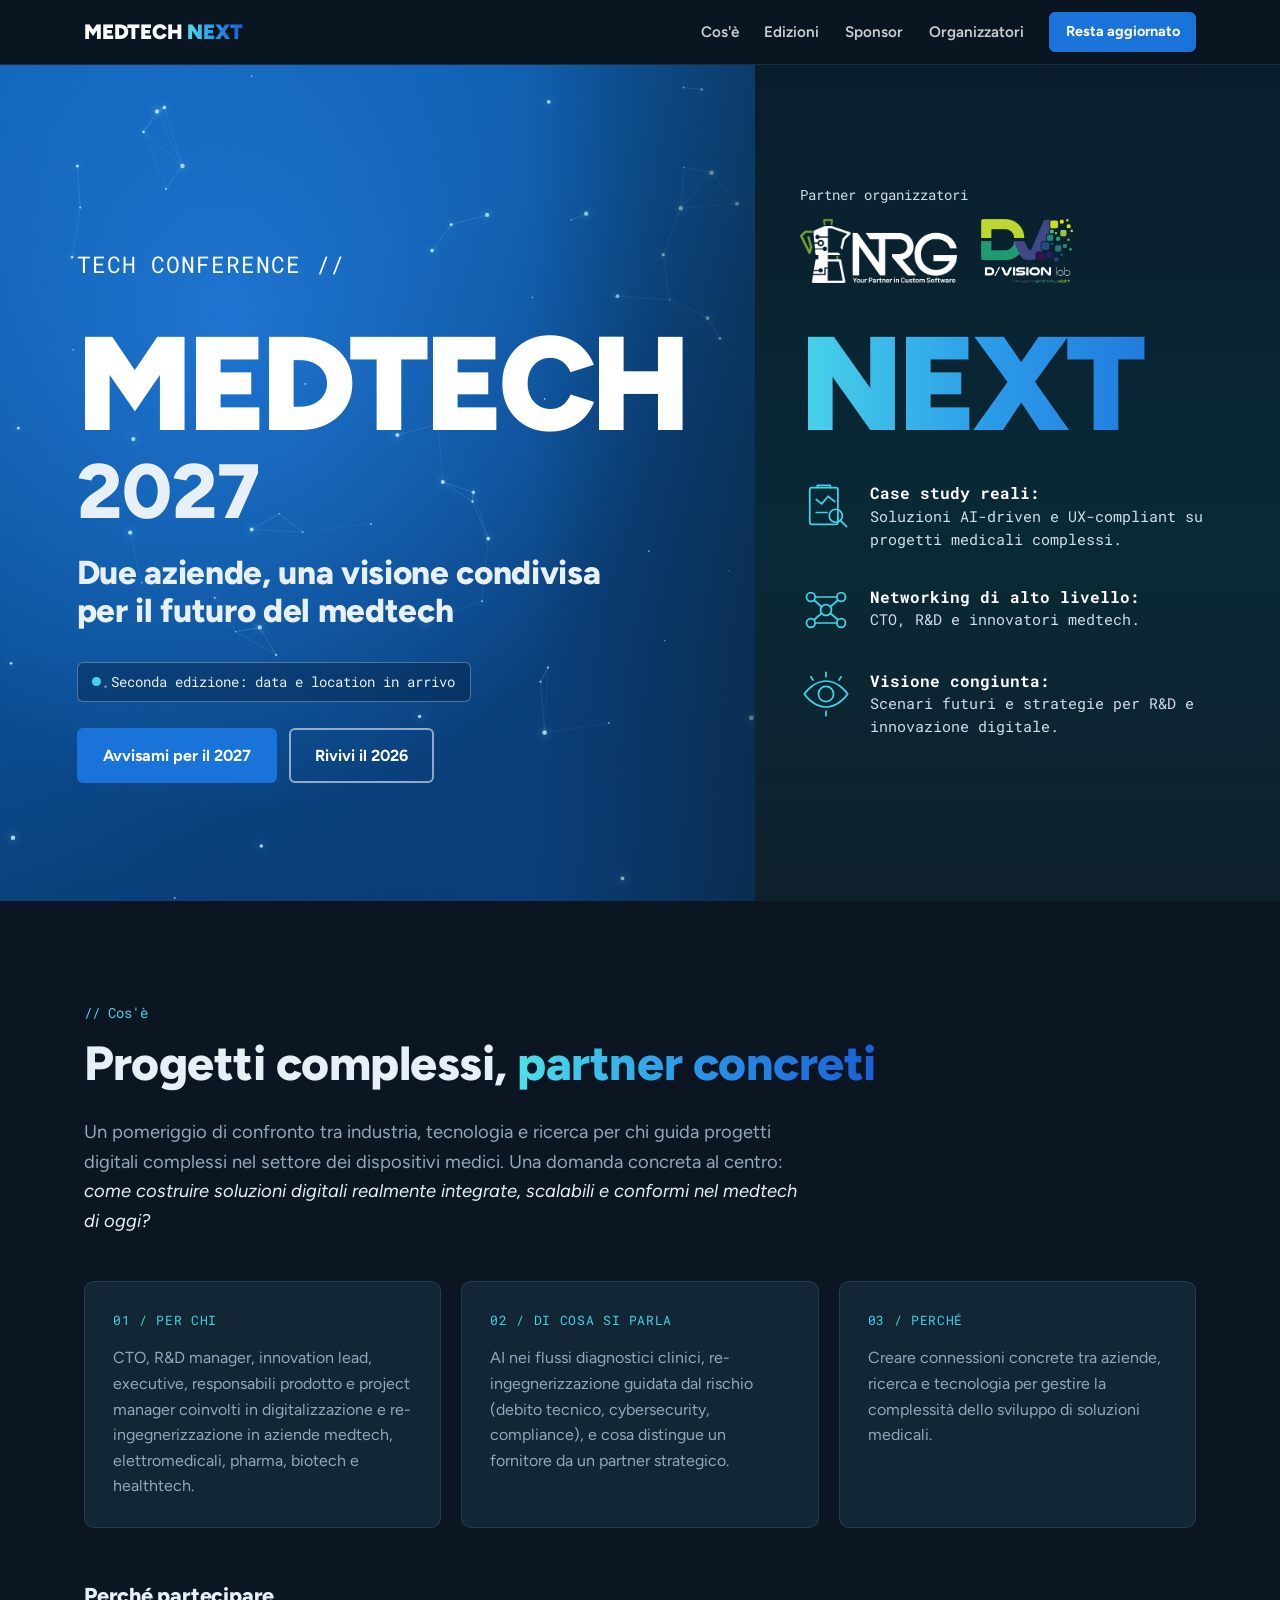
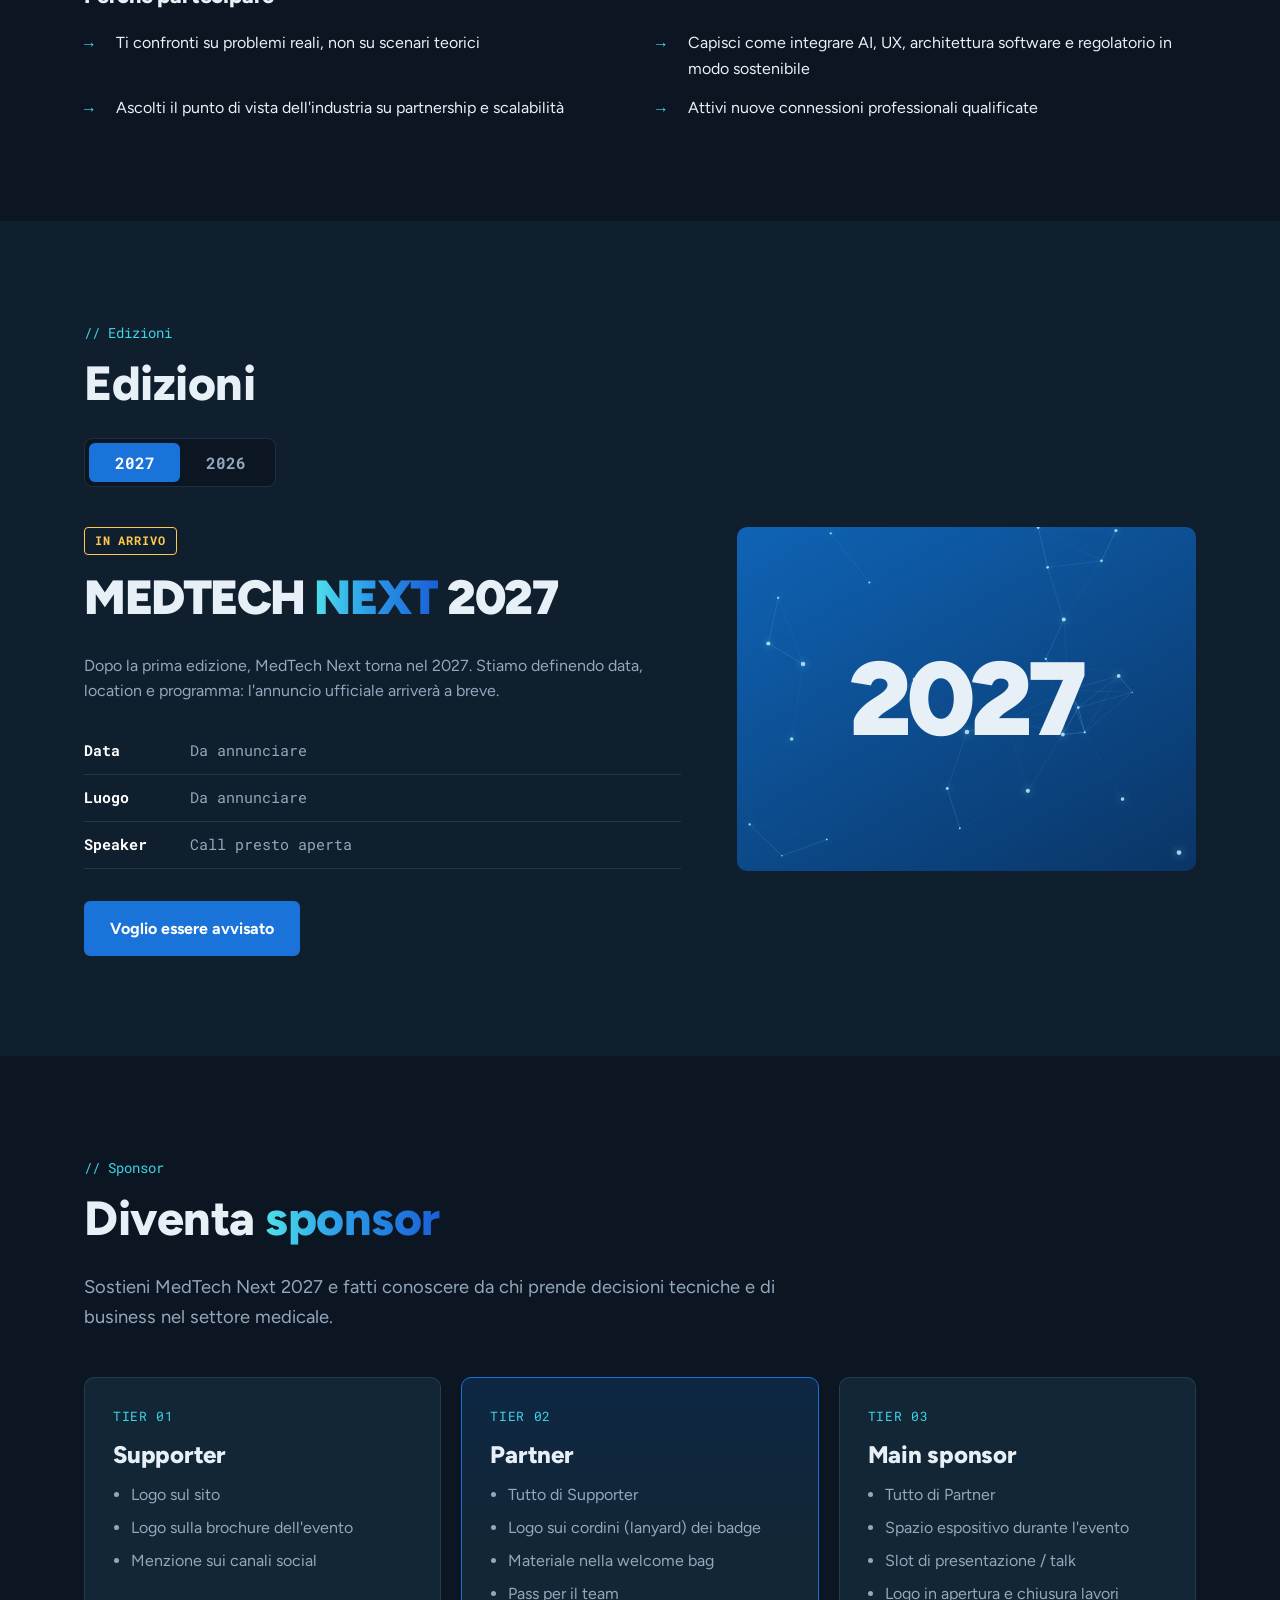
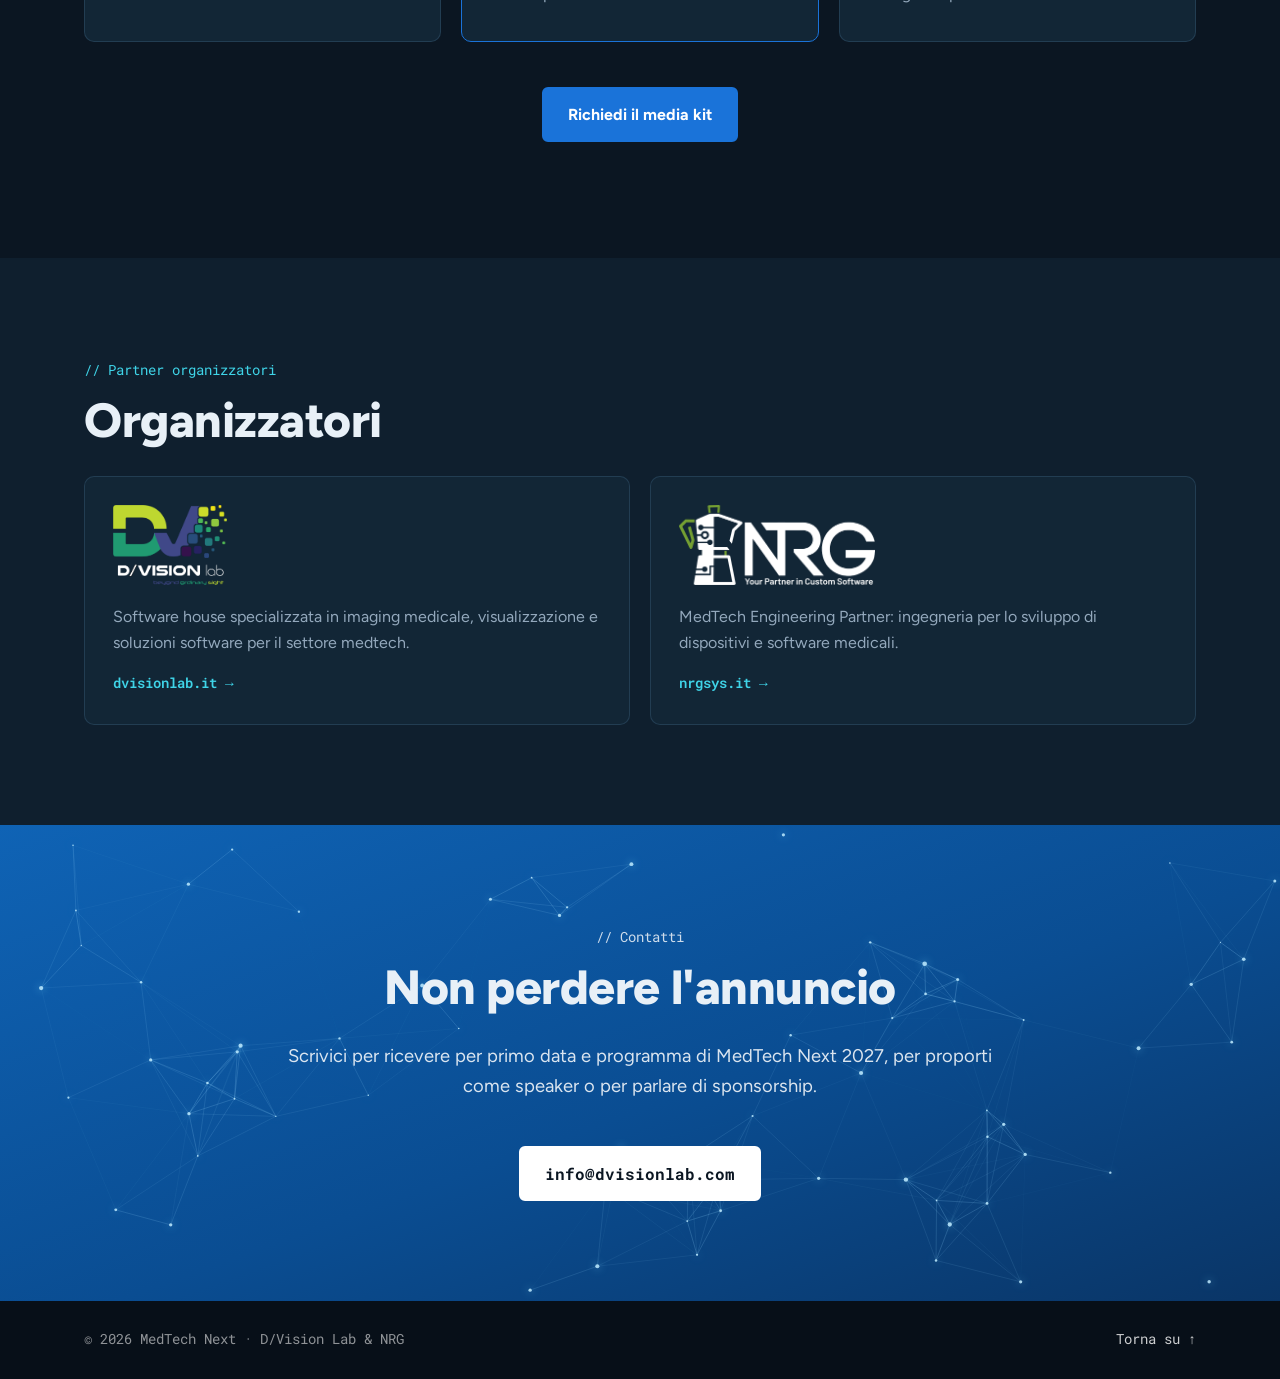
==== index.html @ 89ee8a6a "Make the gallery lightbox easier to leave - Browser/phone back button closes the lightbox instead of" ====
<!doctype html>
<html lang="it">
<head>
  <meta charset="utf-8">
  <meta name="viewport" content="width=device-width, initial-scale=1">
  <title>MedTech Next | Tech conference su AI e software nel medtech</title>
  <meta name="description" content="Tech conference di D/Vision Lab e NRG per CTO e R&amp;D del medtech: AI nei flussi diagnostici, software per dispositivi medici e partnership. Torna nel 2027.">
  <link rel="canonical" href="https://medtechnext-conf.dvisionlab.com/">
  <meta name="robots" content="index, follow, max-image-preview:large">
  <meta name="author" content="D/Vision Lab &amp; NRG">
  <meta name="theme-color" content="#0b1622">
  <link rel="icon" href="favicon.svg" type="image/svg+xml">
  <link rel="icon" href="favicon-32.png" type="image/png" sizes="32x32">
  <link rel="apple-touch-icon" href="apple-touch-icon.png">

  <meta property="og:type" content="website">
  <meta property="og:site_name" content="MedTech Next">
  <meta property="og:locale" content="it_IT">
  <meta property="og:url" content="https://medtechnext-conf.dvisionlab.com/">
  <meta property="og:title" content="MedTech Next 2027 — Tech conference per il futuro del medtech">
  <meta property="og:description" content="Due aziende, una visione condivisa per il futuro del medtech. La tech conference di D/Vision Lab e NRG torna nel 2027: annuncio in arrivo.">
  <meta property="og:image" content="https://medtechnext-conf.dvisionlab.com/assets/img/og-image.jpg">
  <meta property="og:image:width" content="1200">
  <meta property="og:image:height" content="630">
  <meta property="og:image:alt" content="MedTech Next 2027 — Tech conference di D/Vision Lab e NRG">
  <meta name="twitter:card" content="summary_large_image">
  <meta name="twitter:title" content="MedTech Next 2027 — Tech conference per il futuro del medtech">
  <meta name="twitter:description" content="La tech conference di D/Vision Lab e NRG su AI e software per dispositivi medici torna nel 2027.">
  <meta name="twitter:image" content="https://medtechnext-conf.dvisionlab.com/assets/img/og-image.jpg">

  <script type="application/ld+json">
{
  "@context": "https://schema.org",
  "@graph": [
    {
      "@type": "WebSite",
      "@id": "https://medtechnext-conf.dvisionlab.com/#website",
      "url": "https://medtechnext-conf.dvisionlab.com/",
      "name": "MedTech Next",
      "inLanguage": "it-IT",
      "publisher": [
        {
          "@id": "https://medtechnext-conf.dvisionlab.com/#dvisionlab"
        },
        {
          "@id": "https://medtechnext-conf.dvisionlab.com/#nrg"
        }
      ]
    },
    {
      "@type": "Organization",
      "@id": "https://medtechnext-conf.dvisionlab.com/#dvisionlab",
      "name": "D/Vision Lab",
      "url": "https://www.dvisionlab.it",
      "logo": "https://medtechnext-conf.dvisionlab.com/assets/img/loghi/dvisionlab.png"
    },
    {
      "@type": "Organization",
      "@id": "https://medtechnext-conf.dvisionlab.com/#nrg",
      "name": "NRG",
      "url": "https://www.nrgsys.it/",
      "logo": "https://medtechnext-conf.dvisionlab.com/assets/img/loghi/nrg.png"
    },
    {
      "@type": "EventSeries",
      "@id": "https://medtechnext-conf.dvisionlab.com/#series",
      "name": "MedTech Next",
      "url": "https://medtechnext-conf.dvisionlab.com/",
      "description": "Tech conference di D/Vision Lab e NRG per chi guida progetti digitali complessi nei dispositivi medici.",
      "organizer": [
        {
          "@id": "https://medtechnext-conf.dvisionlab.com/#dvisionlab"
        },
        {
          "@id": "https://medtechnext-conf.dvisionlab.com/#nrg"
        }
      ]
    },
    {
      "@type": "Event",
      "@id": "https://medtechnext-conf.dvisionlab.com/#edizione-2026",
      "name": "MedTech Next 2026",
      "description": "Progetti complessi, partner concreti: un pomeriggio di confronto tra industria, tecnologia e ricerca su AI nei flussi diagnostici, re-ingegnerizzazione guidata dal rischio e partnership nel medtech.",
      "url": "https://medtechnext-conf.dvisionlab.com/#edizione-2026",
      "startDate": "2026-06-11T15:00:00+02:00",
      "endDate": "2026-06-11T18:00:00+02:00",
      "eventStatus": "https://schema.org/EventScheduled",
      "eventAttendanceMode": "https://schema.org/OfflineEventAttendanceMode",
      "inLanguage": "it-IT",
      "image": [
        "https://medtechnext-conf.dvisionlab.com/assets/img/2026/gallery/gruppo.webp",
        "https://medtechnext-conf.dvisionlab.com/assets/img/2026/gallery/sala.webp",
        "https://medtechnext-conf.dvisionlab.com/assets/img/2026/locandina.jpg"
      ],
      "superEvent": {
        "@id": "https://medtechnext-conf.dvisionlab.com/#series"
      },
      "location": {
        "@type": "Place",
        "name": "PoliHub Bovisa — Innovation Park & Startup Accelerator",
        "address": {
          "@type": "PostalAddress",
          "streetAddress": "Via Giovanni Durando 39",
          "postalCode": "20158",
          "addressLocality": "Milano",
          "addressRegion": "MI",
          "addressCountry": "IT"
        }
      },
      "organizer": [
        {
          "@id": "https://medtechnext-conf.dvisionlab.com/#dvisionlab"
        },
        {
          "@id": "https://medtechnext-conf.dvisionlab.com/#nrg"
        }
      ],
      "sponsor": [
        {
          "@type": "Organization",
          "name": "Confindustria Dispositivi Medici"
        },
        {
          "@type": "Organization",
          "name": "Cluster lombardo scienze della vita"
        },
        {
          "@type": "Organization",
          "name": "PoliHub"
        }
      ],
      "performer": [
        {
          "@type": "Person",
          "name": "Gabriele Dubini",
          "jobTitle": "Professore",
          "worksFor": {
            "@type": "Organization",
            "name": "Politecnico di Milano"
          }
        },
        {
          "@type": "Person",
          "name": "Simone Manini",
          "jobTitle": "Presidente",
          "worksFor": {
            "@type": "Organization",
            "name": "D/Vision Lab"
          }
        },
        {
          "@type": "Person",
          "name": "Alessandro Rotilio",
          "jobTitle": "Medical Device Industry Executive"
        },
        {
          "@type": "Person",
          "name": "Valeria Glorioso",
          "jobTitle": "Direttrice Centro Studi",
          "worksFor": {
            "@type": "Organization",
            "name": "Confindustria Dispositivi Medici"
          }
        },
        {
          "@type": "Person",
          "name": "Pasquale Pedicini",
          "jobTitle": "Sales Manager",
          "worksFor": {
            "@type": "Organization",
            "name": "GMM Group"
          }
        },
        {
          "@type": "Person",
          "name": "Sofia Mosci",
          "jobTitle": "Senior Manager",
          "worksFor": {
            "@type": "Organization",
            "name": "Camelot Biomedical Systems"
          }
        },
        {
          "@type": "Person",
          "name": "Marco Ciambrone",
          "jobTitle": "CTO",
          "worksFor": {
            "@type": "Organization",
            "name": "NRG"
          }
        },
        {
          "@type": "Person",
          "name": "Felice Lopane",
          "jobTitle": "Managing Director",
          "worksFor": {
            "@type": "Organization",
            "name": "BION Cluster Lombardo Scienze della Vita"
          }
        }
      ],
      "offers": {
        "@type": "Offer",
        "price": "0",
        "priceCurrency": "EUR",
        "availability": "https://schema.org/SoldOut",
        "url": "https://www.eventbrite.it/e/biglietti-medtech-next-2026-1977923893610",
        "validFrom": "2026-05-01T00:00:00+02:00"
      },
      "isAccessibleForFree": true
    }
  ]
}
  </script>

  <link rel="preconnect" href="https://fonts.googleapis.com">
  <link rel="preconnect" href="https://fonts.gstatic.com" crossorigin>
  <link rel="preload" as="style" href="https://fonts.googleapis.com/css2?family=Figtree:wght@400;600;700;800;900&family=Roboto+Mono:wght@400;500;700&display=swap">
  <link rel="stylesheet" href="https://fonts.googleapis.com/css2?family=Figtree:wght@400;600;700;800;900&family=Roboto+Mono:wght@400;500;700&display=swap" media="print" onload="this.media='all'">
  <noscript><link rel="stylesheet" href="https://fonts.googleapis.com/css2?family=Figtree:wght@400;600;700;800;900&family=Roboto+Mono:wght@400;500;700&display=swap"></noscript>
  <link rel="stylesheet" href="assets/css/style.css?v=20261105">
</head>
<body>

  <!-- ===================== HEADER ===================== -->
  <header class="site-header">
    <div class="container header-inner">
      <a href="#top" class="brand">MEDTECH <span>NEXT</span></a>
      <button class="nav-toggle" aria-expanded="false" aria-controls="nav" aria-label="Apri menu">
        <span></span><span></span><span></span>
      </button>
      <nav id="nav" class="nav">
        <a href="#about">Cos'è</a>
        <a href="#edizioni">Edizioni</a>
        <a href="#sponsor">Sponsor</a>
        <a href="#organizzatori">Organizzatori</a>
        <a href="#contatti" class="btn btn-small">Resta aggiornato</a>
      </nav>
    </div>
  </header>

  <main id="top">

    <!-- ===================== HERO (stile locandina: pannello blu + pannello scuro) ===================== -->
    <section class="hero">
      <div class="hero-bg" aria-hidden="true"><canvas class="network"></canvas></div>

      <p class="mono eyebrow hero-l">TECH CONFERENCE //</p>
      <div class="hero-r side-block">
        <p class="mono side-label">Partner organizzatori</p>
        <div class="side-logos">
          <img src="assets/img/loghi/nrg.png" alt="NRG — Your Partner in Custom Software" width="800" height="326">
          <img src="assets/img/loghi/dvisionlab.png" alt="D/Vision Lab" width="556" height="389">
        </div>
      </div>

      <h1 class="wordmark"><span class="hero-l">MEDTECH</span> <span class="hero-r grad">NEXT</span></h1>

      <div class="hero-l hero-content">
        <p class="year">2027</p>
        <p class="claim">Due aziende, una visione condivisa per il futuro del medtech</p>
        <div class="announce mono">
          <span class="pulse" aria-hidden="true"></span>
          Seconda edizione: data e location in arrivo
        </div>
        <div class="hero-cta">
          <a href="#contatti" class="btn">Avvisami per il 2027</a>
          <a href="#edizione-2026" class="btn btn-ghost" data-tab-link="2026">Rivivi il 2026</a>
        </div>
      </div>

      <ul class="hero-r features">
        <li>
          <svg viewBox="0 0 48 48" aria-hidden="true"><rect x="9" y="7" width="26" height="34" rx="2"/><path d="M16 7v-2h12v2M15 18l5 4 6-7 6 5M15 30h10"/><circle cx="33" cy="33" r="6"/><path d="M37.5 37.5 43 43"/></svg>
          <div><strong class="mono">Case study reali:</strong><span class="mono">Soluzioni AI-driven e UX-compliant su progetti medicali complessi.</span></div>
        </li>
        <li>
          <svg viewBox="0 0 48 48" aria-hidden="true"><circle cx="24" cy="24" r="5"/><circle cx="10" cy="12" r="4"/><circle cx="38" cy="12" r="4"/><circle cx="10" cy="36" r="4"/><circle cx="38" cy="36" r="4"/><path d="M13 15l7 6M35 15l-7 6M13 33l7-6M35 33l-7-6M14 12h20M14 36h20"/></svg>
          <div><strong class="mono">Networking di alto livello:</strong><span class="mono">CTO, R&amp;D e innovatori medtech.</span></div>
        </li>
        <li>
          <svg viewBox="0 0 48 48" aria-hidden="true"><path d="M4 24s8-12 20-12 20 12 20 12-8 12-20 12S4 24 4 24z"/><circle cx="24" cy="24" r="7"/><path d="M24 4v4M10 8l2 3M38 8l-2 3M24 40v4"/></svg>
          <div><strong class="mono">Visione congiunta:</strong><span class="mono">Scenari futuri e strategie per R&amp;D e innovazione digitale.</span></div>
        </li>
      </ul>
    </section>

    <!-- ===================== ABOUT ===================== -->
    <section id="about" class="section">
      <div class="container">
        <p class="mono kicker">// Cos'è</p>
        <h2>Progetti complessi, <span class="grad">partner concreti</span></h2>
        <p class="section-lead">
          Un pomeriggio di confronto tra industria, tecnologia e ricerca per chi guida progetti
          digitali complessi nel settore dei dispositivi medici. Una domanda concreta al centro:
          <em>come costruire soluzioni digitali realmente integrate, scalabili e conformi nel medtech di oggi?</em>
        </p>
        <div class="cards cards-3">
          <article class="card">
            <p class="mono card-tag">01 / Per chi</p>
            <p>CTO, R&amp;D manager, innovation lead, executive, responsabili prodotto e project manager coinvolti in digitalizzazione e re-ingegnerizzazione in aziende medtech, elettromedicali, pharma, biotech e healthtech.</p>
          </article>
          <article class="card">
            <p class="mono card-tag">02 / Di cosa si parla</p>
            <p>AI nei flussi diagnostici clinici, re-ingegnerizzazione guidata dal rischio (debito tecnico, cybersecurity, compliance), e cosa distingue un fornitore da un partner strategico.</p>
          </article>
          <article class="card">
            <p class="mono card-tag">03 / Perché</p>
            <p>Creare connessioni concrete tra aziende, ricerca e tecnologia per gestire la complessità dello sviluppo di soluzioni medicali.</p>
          </article>
        </div>
        <h3 class="subhead">Perché partecipare</h3>
        <ul class="checklist">
          <li>Ti confronti su problemi reali, non su scenari teorici</li>
          <li>Capisci come integrare AI, UX, architettura software e regolatorio in modo sostenibile</li>
          <li>Ascolti il punto di vista dell'industria su partnership e scalabilità</li>
          <li>Attivi nuove connessioni professionali qualificate</li>
        </ul>
      </div>
    </section>

    <!-- ===================== EDIZIONI (tab) ===================== -->
    <section id="edizioni" class="section section-alt">
      <div class="container">
        <p class="mono kicker">// Edizioni</p>
        <h2>Edizioni</h2>

        <div class="tabs" role="tablist" aria-label="Edizioni MedTech Next">
          <button role="tab" id="tab-2027" aria-controls="panel-2027" aria-selected="true">2027</button>
          <button role="tab" id="tab-2026" aria-controls="panel-2026" aria-selected="false" tabindex="-1">2026</button>
        </div>

        <!-- 2027 -->
        <div role="tabpanel" id="panel-2027" aria-labelledby="tab-2027" class="tab-panel">
          <div class="edition-grid">
            <div>
              <span class="badge badge-soon mono">In arrivo</span>
              <h3 class="edition-title">MEDTECH <span class="grad">NEXT</span> 2027</h3>
              <p>
                Dopo la prima edizione, MedTech Next torna nel 2027. Stiamo definendo data,
                location e programma: l'annuncio ufficiale arriverà a breve.
              </p>
              <ul class="facts mono">
                <li><strong>Data</strong><span>Da annunciare</span></li>
                <li><strong>Luogo</strong><span>Da annunciare</span></li>
                <li><strong>Speaker</strong><span>Call presto aperta</span></li>
              </ul>
              <a href="#contatti" class="btn">Voglio essere avvisato</a>
            </div>
            <div class="teaser" aria-hidden="true">
              <canvas class="network network-small"></canvas>
              <span>2027</span>
            </div>
          </div>
        </div>

        <!-- 2026 -->
        <div role="tabpanel" id="panel-2026" aria-labelledby="tab-2026" class="tab-panel" hidden>
          <div class="edition-grid">
            <div>
              <span class="badge mono">Prima edizione</span>
              <h3 class="edition-title">MEDTECH <span class="grad">NEXT</span> 2026</h3>
              <p class="tagline mono">Progetti complessi, partner concreti</p>
              <p>
                L'11 giugno 2026 il PoliHub di Milano ha ospitato la prima edizione di MedTech Next:
                un pomeriggio dedicato a chi guida progetti digitali complessi nei dispositivi medici,
                dall'AI integrata nei flussi diagnostici alla re-ingegnerizzazione dei dispositivi
                guidata dal rischio, con le voci di Politecnico di Milano, Confindustria Dispositivi
                Medici, BION Cluster Lombardo Scienze della Vita e aziende del settore.
              </p>
              <ul class="facts mono">
                <li><strong>Data</strong><span>Giov 11/06/2026 · 15:00–18:00</span></li>
                <li><strong>Luogo</strong><span>PoliHub Bovisa, Via Durando 39, 20158 Milano</span></li>
              </ul>
              <div class="stats">
                <div class="stat"><span class="stat-num">61</span><span class="stat-label mono">partecipanti</span></div>
                <div class="stat"><span class="stat-num">8</span><span class="stat-label mono">speaker</span></div>
                <div class="stat"><span class="stat-num">3</span><span class="stat-label mono">patrocini</span></div>
              </div>
            </div>
            <a class="poster" href="assets/img/2026/locandina.jpg" target="_blank" rel="noopener">
              <img src="assets/img/2026/locandina-800.webp" alt="Locandina MedTech Next 2026: giovedì 11 giugno, PoliHub Bovisa, Milano, 15:00–18:00" width="800" height="1128" loading="lazy">
            </a>
          </div>

          <h4 class="subhead">Speaker</h4>
          <!-- Foto speaker: assets/img/speakers/<nome-cognome>.jpg (quadrata, ~400px). Se manca restano le iniziali. -->
          <div class="speakers">
            <div class="speaker"><div class="avatar">GD<img src="assets/img/speakers/gabriele-dubini.jpg" alt="Gabriele Dubini" loading="lazy" onerror="this.remove()"></div><strong>Gabriele Dubini</strong><span>Professore, Politecnico di Milano</span></div>
            <div class="speaker"><div class="avatar">SM<img src="assets/img/speakers/simone-manini.jpg" alt="Simone Manini" loading="lazy" onerror="this.remove()"></div><strong>Simone Manini</strong><span>Presidente, D/Vision Lab</span></div>
            <div class="speaker"><div class="avatar">AR<img src="assets/img/speakers/alessandro-rotilio.jpg" alt="Alessandro Rotilio" loading="lazy" onerror="this.remove()"></div><strong>Alessandro Rotilio</strong><span>Medical Device Industry Executive</span></div>
            <div class="speaker"><div class="avatar">VG<img src="assets/img/speakers/valeria-glorioso.jpg" alt="Valeria Glorioso" loading="lazy" onerror="this.remove()"></div><strong>Valeria Glorioso</strong><span>Direttrice Centro Studi, Confindustria Dispositivi Medici</span></div>
            <div class="speaker"><div class="avatar">PP<img src="assets/img/speakers/pasquale-pedicini.jpg" alt="Pasquale Pedicini" loading="lazy" onerror="this.remove()"></div><strong>Pasquale Pedicini</strong><span>Sales Manager, GMM Group</span></div>
            <div class="speaker"><div class="avatar">SM<img src="assets/img/speakers/sofia-mosci.jpg" alt="Sofia Mosci" loading="lazy" onerror="this.remove()"></div><strong>Sofia Mosci</strong><span>Senior Manager, Camelot Biomedical Systems</span></div>
            <div class="speaker"><div class="avatar">MC<img src="assets/img/speakers/marco-ciambrone.jpg" alt="Marco Ciambrone" loading="lazy" onerror="this.remove()"></div><strong>Marco Ciambrone</strong><span>CTO, NRG</span></div>
            <div class="speaker"><div class="avatar">FL<img src="assets/img/speakers/felice-lopane.jpg" alt="Felice Lopane" loading="lazy" onerror="this.remove()"></div><strong>Felice Lopane</strong><span>Managing Director, BION Cluster Lombardo Scienze della Vita</span></div>
          </div>

          <h4 class="subhead">Programma</h4>
          <ol class="agenda">
            <li><time class="mono">15:00</time><span><strong>Dalla visione alla collaborazione: il contesto strategico di MedTech Next 2026</strong><small class="mono">Gabriele Dubini — Politecnico di Milano</small></span></li>
            <li><time class="mono">15:20</time><span><strong>Dalla macchina all'AI: costruire (davvero) un flusso diagnostico integrato</strong><small class="mono">Simone Manini — D/Vision Lab</small><p class="abstract">Un progetto nato dalla collaborazione tra tre aziende con competenze trasversali: imaging, intelligenza artificiale e dispositivi medicali. L'obiettivo: portare la diagnostica AI nel flusso clinico reale, superando silos tecnologici, sfide di integrazione e vincoli di usabilità. Il risultato? Una soluzione concreta, scalabile e già operativa.</p></span></li>
            <li><time class="mono">15:40</time><span><strong>Q&amp;A con il pubblico</strong></span></li>
            <li><time class="mono">15:50</time><span><strong>Dall'innovazione locale al mercato globale: lezioni dall'industria medtech</strong><small class="mono">Alessandro Rotilio — Medical Device Industry Executive</small></span></li>
            <li><time class="mono">16:10</time><span><strong>Oltre la tecnologia: cosa ci dicono i dati del MedTech in Italia</strong><small class="mono">Valeria Glorioso — Centro Studi Confindustria Dispositivi Medici</small></span></li>
            <li><time class="mono">16:30</time><span><strong>Quando l'AI diventa sistema e trasforma sviluppo, integrazione e flusso clinico</strong><small class="mono">Pasquale Pedicini — GMM Group</small></span></li>
            <li><time class="mono">16:45</time><span><strong>AI e modelli d'innovazione nel medtech: visione e strategia per crescere</strong><small class="mono">Sofia Mosci — Camelot Biomedical Systems</small></span></li>
            <li><time class="mono">17:10</time><span><strong>Re-ingegnerizzazione guidata dal rischio per dispositivi medici</strong><small class="mono">Marco Ciambrone — NRG</small><p class="abstract">Nel MedTech la sfida non è più solo progettare nuovi prodotti, ma mantenere vivi quelli esistenti in un contesto di continua evoluzione normativa, tecnologica e di cybersecurity. Un approccio di re-ingegnerizzazione del software guidata dal rischio, nato dall'esperienza diretta con manufacturer e partner industriali: analisi architetturale, gestione del debito tecnico e integrazione controllata di nuovi moduli, per trasformare la complessità in vantaggio competitivo.</p></span></li>
            <li><time class="mono">17:30</time><span><strong>Q&amp;A con il pubblico</strong></span></li>
            <li><time class="mono">17:45</time><span><strong>Il Cluster come piattaforma di partnership per l'innovazione Life Science</strong><small class="mono">Felice Lopane — BION Cluster Lombardo Scienze della Vita</small></span></li>
            <li><time class="mono">18:00</time><span><strong>Networking</strong></span></li>
          </ol>

          <h4 class="subhead">Con il patrocinio di</h4>
          <div class="logos">
            <img src="assets/img/loghi/confindustria-dm.png" alt="Confindustria Dispositivi Medici" width="148" height="100" loading="lazy">
            <img src="assets/img/loghi/cluster-lombardo.png" alt="Cluster lombardo scienze della vita" width="148" height="108" loading="lazy">
            <img src="assets/img/loghi/polihub.png" alt="PoliHub — Innovation Park &amp; Startup Accelerator" width="152" height="104" loading="lazy">
          </div>

          <h4 class="subhead">Gallery</h4>
          <div class="gallery">
            <a href="assets/img/2026/gallery/gruppo.webp" target="_blank" rel="noopener" class="feature"><img src="assets/img/2026/gallery/gruppo-sm.webp" srcset="assets/img/2026/gallery/gruppo-sm.webp 700w, assets/img/2026/gallery/gruppo.webp 1600w" sizes="(max-width: 720px) 100vw, 760px" alt="Foto di gruppo di speaker e organizzatori di MedTech Next 2026 al PoliHub" width="700" height="467" loading="lazy"></a>
            <a href="assets/img/2026/gallery/apertura.webp" target="_blank" rel="noopener"><img src="assets/img/2026/gallery/apertura-sm.webp" srcset="assets/img/2026/gallery/apertura-sm.webp 700w, assets/img/2026/gallery/apertura.webp 1600w" sizes="(max-width: 720px) 50vw, 380px" alt="Lo schermo di apertura di MedTech Next 2026 in sala" width="700" height="467" loading="lazy"></a>
            <a href="assets/img/2026/gallery/sala.webp" target="_blank" rel="noopener"><img src="assets/img/2026/gallery/sala-sm.webp" srcset="assets/img/2026/gallery/sala-sm.webp 700w, assets/img/2026/gallery/sala.webp 1600w" sizes="(max-width: 720px) 50vw, 380px" alt="La sala del PoliHub Bovisa piena durante MedTech Next 2026" width="700" height="467" loading="lazy"></a>
            <a href="assets/img/2026/gallery/talk-dvisionlab.webp" target="_blank" rel="noopener"><img src="assets/img/2026/gallery/talk-dvisionlab-sm.webp" srcset="assets/img/2026/gallery/talk-dvisionlab-sm.webp 700w, assets/img/2026/gallery/talk-dvisionlab.webp 1600w" sizes="(max-width: 720px) 50vw, 380px" alt="Il talk di D/Vision Lab sul flusso diagnostico integrato con AI" width="700" height="467" loading="lazy"></a>
            <a href="assets/img/2026/gallery/speaker-1.webp" target="_blank" rel="noopener"><img src="assets/img/2026/gallery/speaker-1-sm.webp" srcset="assets/img/2026/gallery/speaker-1-sm.webp 700w, assets/img/2026/gallery/speaker-1.webp 1600w" sizes="(max-width: 720px) 50vw, 380px" alt="Uno speaker durante il suo intervento a MedTech Next 2026" width="700" height="467" loading="lazy"></a>
            <a href="assets/img/2026/gallery/speaker-2.webp" target="_blank" rel="noopener"><img src="assets/img/2026/gallery/speaker-2-sm.webp" srcset="assets/img/2026/gallery/speaker-2-sm.webp 700w, assets/img/2026/gallery/speaker-2.webp 1600w" sizes="(max-width: 720px) 50vw, 380px" alt="Un intervento sul software medicale a MedTech Next 2026" width="700" height="467" loading="lazy"></a>
            <a href="assets/img/2026/gallery/speaker-3.webp" target="_blank" rel="noopener"><img src="assets/img/2026/gallery/speaker-3-sm.webp" srcset="assets/img/2026/gallery/speaker-3-sm.webp 700w, assets/img/2026/gallery/speaker-3.webp 1600w" sizes="(max-width: 720px) 50vw, 380px" alt="Uno speaker presenta un caso di studio a MedTech Next 2026" width="700" height="467" loading="lazy"></a>
            <a href="assets/img/2026/gallery/pubblico.webp" target="_blank" rel="noopener"><img src="assets/img/2026/gallery/pubblico-sm.webp" srcset="assets/img/2026/gallery/pubblico-sm.webp 700w, assets/img/2026/gallery/pubblico.webp 1600w" sizes="(max-width: 720px) 50vw, 380px" alt="Il pubblico di MedTech Next 2026 al PoliHub Bovisa" width="700" height="467" loading="lazy"></a>
            <a href="assets/img/2026/gallery/polihub.webp" target="_blank" rel="noopener"><img src="assets/img/2026/gallery/polihub-sm.webp" srcset="assets/img/2026/gallery/polihub-sm.webp 700w, assets/img/2026/gallery/polihub.webp 1600w" sizes="(max-width: 720px) 50vw, 380px" alt="Le vetrate del PoliHub Bovisa durante MedTech Next 2026" width="700" height="467" loading="lazy"></a>
          </div>
          <p class="gallery-note mono">Foto: MedTech Next 2026, PoliHub Bovisa — Milano</p>
        </div>
      </div>
    </section>

    <!-- ===================== SPONSOR ===================== -->
    <section id="sponsor" class="section">
      <div class="container">
        <p class="mono kicker">// Sponsor</p>
        <h2>Diventa <span class="grad">sponsor</span></h2>
        <p class="section-lead">
          Sostieni MedTech Next 2027 e fatti conoscere da chi prende decisioni tecniche
          e di business nel settore medicale.
        </p>

        <!-- TODO: definire pacchetti, benefit e prezzi -->
        <div class="cards cards-3 tiers">
          <article class="card tier">
            <p class="mono card-tag">Tier 01</p>
            <h3>Supporter</h3>
            <ul>
              <li>Logo sul sito</li>
              <li>Logo sulla brochure dell'evento</li>
              <li>Menzione sui canali social</li>
            </ul>
          </article>
          <article class="card tier tier-featured">
            <p class="mono card-tag">Tier 02</p>
            <h3>Partner</h3>
            <ul>
              <li>Tutto di Supporter</li>
              <li>Logo sui cordini (lanyard) dei badge</li>
              <li>Materiale nella welcome bag</li>
              <li>Pass per il team</li>
            </ul>
          </article>
          <article class="card tier">
            <p class="mono card-tag">Tier 03</p>
            <h3>Main sponsor</h3>
            <ul>
              <li>Tutto di Partner</li>
              <li>Spazio espositivo durante l'evento</li>
              <li>Slot di presentazione / talk</li>
              <li>Logo in apertura e chiusura lavori</li>
            </ul>
          </article>
        </div>
        <p class="center cta-row">
          <a class="btn" href="mailto:info@dvisionlab.com?subject=Sponsorship%20MedTech%20Next%202027">Richiedi il media kit</a>
        </p>
      </div>
    </section>

    <!-- ===================== ORGANIZZATORI ===================== -->
    <section id="organizzatori" class="section section-alt">
      <div class="container">
        <p class="mono kicker">// Partner organizzatori</p>
        <h2>Organizzatori</h2>
        <div class="cards cards-2">
          <article class="card org">
            <img src="assets/img/loghi/dvisionlab.png" alt="D/Vision Lab" width="556" height="389" loading="lazy">
            <p>Software house specializzata in imaging medicale, visualizzazione e soluzioni software per il settore medtech.</p>
            <a class="mono" href="https://www.dvisionlab.it" target="_blank" rel="noopener">dvisionlab.it →</a>
          </article>
          <article class="card org">
            <img src="assets/img/loghi/nrg.png" alt="NRG" width="800" height="326" loading="lazy">
            <p>MedTech Engineering Partner: ingegneria per lo sviluppo di dispositivi e software medicali.</p>
            <a class="mono" href="https://www.nrgsys.it/" target="_blank" rel="noopener">nrgsys.it →</a>
          </article>
        </div>
      </div>
    </section>

    <!-- ===================== CONTATTI ===================== -->
    <section id="contatti" class="section cta-section">
      <canvas class="network" aria-hidden="true"></canvas>
      <div class="container narrow center">
        <p class="mono kicker">// Contatti</p>
        <h2>Non perdere l'annuncio</h2>
        <p class="section-lead">
          Scrivici per ricevere per primo data e programma di MedTech Next 2027,
          per proporti come speaker o per parlare di sponsorship.
        </p>
        <a class="btn btn-light" href="mailto:info@dvisionlab.com?subject=MedTech%20Next%202027">info@dvisionlab.com</a>
      </div>
    </section>
  </main>

  <dialog class="lightbox" aria-label="Foto ingrandita">
    <div class="lb-bar">
      <span class="lb-count mono" aria-live="polite"></span>
      <button class="lb-close mono" type="button">Chiudi <span aria-hidden="true">✕</span></button>
    </div>
    <button class="lb-nav lb-prev" type="button" aria-label="Foto precedente">‹</button>
    <img alt="">
    <button class="lb-nav lb-next" type="button" aria-label="Foto successiva">›</button>
  </dialog>

  <footer class="site-footer">
    <div class="container footer-inner mono">
      <span>© <span id="year"></span> MedTech Next · D/Vision Lab &amp; NRG</span>
      <span><a href="#top">Torna su ↑</a></span>
    </div>
  </footer>

  <script src="assets/js/main.js?v=20261105"></script>
</body>
</html>
---- assets/css/style.css ----
/* Palette ispirata alla locandina MedTech Next 2026 */
:root {
  --ink: #0b1622;        /* sfondo principale (pannello scuro locandina) */
  --ink-2: #0f1f2e;      /* sfondo alternato */
  --panel: #0a1d2c;
  --card: #122636;
  --line: rgba(120, 180, 230, .16);
  --blue: #0b58a0;       /* blu elettrico locandina */
  --blue-2: #1a73d9;
  --cyan: #3fd4e8;
  --text: #e8f0f7;
  --muted: #93a8bc;
  --grad: linear-gradient(90deg, #4fe0ea 0%, #2b9be8 45%, #1a5fd6 100%);
  --radius: 10px;
  --max: 1160px;
  --sans: 'Figtree', system-ui, -apple-system, Segoe UI, Roboto, sans-serif;
  --mono: 'Roboto Mono', ui-monospace, SFMono-Regular, Menlo, monospace;
}

* { box-sizing: border-box; }
html { scroll-behavior: smooth; scroll-padding-top: 72px; }
body {
  margin: 0; font-family: var(--sans); color: var(--text); background: var(--ink);
  line-height: 1.6; -webkit-font-smoothing: antialiased;
}
img { max-width: 100%; height: auto; display: block; }
a { color: var(--cyan); }
h1, h2, h3, h4 { line-height: 1.1; margin: 0 0 .6em; font-weight: 800; letter-spacing: -.01em; }
h2 { font-size: clamp(2rem, 4vw, 3rem); }
.mono { font-family: var(--mono); }
.grad {
  background: var(--grad); -webkit-background-clip: text; background-clip: text;
  color: transparent; -webkit-text-fill-color: transparent;
}

.container { width: 100%; max-width: var(--max); margin: 0 auto; padding: 0 24px; }
.narrow { max-width: 760px; }
.center { text-align: center; }

/* Buttons */
.btn {
  display: inline-block; padding: .8em 1.5em; border-radius: 6px;
  background: var(--blue-2); color: #fff; font-weight: 700; text-decoration: none;
  border: 2px solid var(--blue-2); transition: background .2s, border-color .2s, color .2s, transform .2s;
}
.btn:hover { background: #2a86f0; border-color: #2a86f0; transform: translateY(-1px); }
.btn-ghost { background: transparent; border-color: rgba(255,255,255,.55); }
.btn-ghost:hover { background: rgba(255,255,255,.1); border-color: #fff; }
.btn-light { background: #fff; color: var(--ink); border-color: #fff; font-family: var(--mono); }
.btn-light:hover { background: transparent; color: #fff; border-color: #fff; }
.btn-small { padding: .45em 1em; font-size: .9rem; }

/* Header */
.site-header {
  position: sticky; top: 0; z-index: 50;
  background: rgba(10, 22, 34, .88); backdrop-filter: blur(10px);
  border-bottom: 1px solid var(--line);
}
.header-inner { display: flex; align-items: center; justify-content: space-between; height: 64px; }
.brand { color: #fff; font-weight: 900; font-size: 1.3rem; text-decoration: none; letter-spacing: -.01em; }
.brand span { background: var(--grad); -webkit-background-clip: text; background-clip: text; color: transparent; }
.nav { display: flex; align-items: center; gap: 1.6rem; }
.nav a:not(.btn) { color: rgba(255,255,255,.8); text-decoration: none; font-weight: 600; font-size: .95rem; }
.nav a:not(.btn):hover { color: #fff; }
.nav-toggle { display: none; background: none; border: 0; cursor: pointer; padding: 8px; }
.nav-toggle span { display: block; width: 22px; height: 2px; background: #fff; margin: 5px 0; }

/* Network canvas */
.network { position: absolute; inset: 0; width: 100%; height: 100%; display: block; pointer-events: none; }

/* Hero: due pannelli come la locandina (blu a sinistra, scuro a destra) */
.hero {
  --split: 59%;
  --pad-l: clamp(24px, 6vw, 88px);
  --pad-r: clamp(24px, 3.5vw, 56px);
  position: relative; overflow: hidden;
  display: grid; grid-template-columns: var(--split) 1fr;
  align-content: center; row-gap: 0;
  min-height: calc(100vh - 64px); padding: 64px 0;
  background: linear-gradient(180deg, #0a1d2c 0%, #092936 55%, #0f212d 100%);
}
.hero-bg {
  position: absolute; top: 0; bottom: 0; left: 0; width: var(--split);
  background:
    radial-gradient(ellipse at 30% 30%, #1e74d0 0%, transparent 60%),
    radial-gradient(ellipse at 80% 90%, #0a3f7a 0%, transparent 60%),
    linear-gradient(160deg, #0f63b5 0%, #0a4d92 55%, #0a3566 100%);
}
.hero-bg::after { /* sfuma verso il pannello scuro */
  content: ""; position: absolute; top: 0; right: 0; bottom: 0; width: 30%;
  background: linear-gradient(90deg, transparent, rgba(10,29,44,.5)); pointer-events: none;
}
.hero > :not(.hero-bg) { position: relative; z-index: 1; }
.hero .hero-l { grid-column: 1; padding-left: var(--pad-l); padding-right: 24px; }
.hero .hero-r { grid-column: 2; padding-left: var(--pad-r); padding-right: var(--pad-r); }

.eyebrow { font-size: clamp(1rem, 1.8vw, 1.5rem); letter-spacing: .04em; margin: 0; color: #fff; align-self: end; }
.side-block { align-self: start; }
.side-label { font-size: .9rem; margin: 0 0 .8rem; color: #d3dfea; }
.side-logos { display: flex; align-items: center; gap: 24px; flex-wrap: wrap; }
.side-logos img { height: 64px; width: auto; }

.wordmark {
  grid-column: 1 / -1; display: grid; grid-template-columns: subgrid; align-items: end;
  font-size: min(10.4vw, 156px); font-weight: 900; letter-spacing: -.035em;
  line-height: .92; margin: 40px 0 0; color: #fff; white-space: nowrap;
}
.wordmark .hero-l { padding-right: 0; }

.hero-content { margin-top: .5rem; }
.year { font-size: clamp(2.6rem, 6vw, 5rem); font-weight: 800; margin: 0 0 .3em; line-height: 1; }
.claim { font-size: clamp(1.4rem, 2.6vw, 2.2rem); font-weight: 800; line-height: 1.15; max-width: 16em; margin: 0 0 2rem; letter-spacing: -.01em; }
.announce {
  display: inline-flex; align-items: center; gap: 10px; font-size: .9rem;
  padding: .55em 1em; border: 1px solid rgba(255,255,255,.3); border-radius: 6px; background: rgba(5,25,50,.35);
}
.pulse { width: 9px; height: 9px; border-radius: 50%; background: var(--cyan); animation: pulse 1.8s infinite; flex: none; }
@keyframes pulse { 0% { box-shadow: 0 0 0 0 rgba(63,212,232,.7); } 70% { box-shadow: 0 0 0 10px rgba(63,212,232,0); } 100% { box-shadow: 0 0 0 0 rgba(63,212,232,0); } }
.hero-cta { display: flex; flex-wrap: wrap; gap: 12px; margin-top: 1.6rem; }

.features { list-style: none; margin: 2.2rem 0 0; display: grid; gap: 2rem; align-self: start; }
.features li { display: grid; grid-template-columns: 52px 1fr; gap: 18px; align-items: start; }
.features svg { width: 52px; height: 52px; fill: none; stroke: var(--cyan); stroke-width: 1.6; stroke-linecap: round; stroke-linejoin: round; }
.features strong { display: block; font-weight: 700; color: #fff; }
.features span { display: block; color: #d3dfea; font-size: .92rem; line-height: 1.55; }

/* Sections */
.section { padding: 100px 0; position: relative; }
.section-alt { background: var(--ink-2); }
.kicker { color: var(--cyan); font-size: .9rem; margin: 0 0 .8rem; }
.section-lead { font-size: 1.15rem; color: var(--muted); max-width: 720px; margin-bottom: 2.8rem; }
.section-lead em { color: var(--text); }
.center .section-lead { margin-left: auto; margin-right: auto; }
.subhead { margin: 3.5rem 0 1.4rem; font-size: 1.35rem; }

/* Cards */
.cards { display: grid; gap: 20px; }
.cards-3 { grid-template-columns: repeat(3, 1fr); }
.cards-2 { grid-template-columns: repeat(2, 1fr); }
.card { background: var(--card); border: 1px solid var(--line); border-radius: var(--radius); padding: 28px; }
.card p { color: var(--muted); margin: 0; }
.card-tag { color: var(--cyan) !important; font-size: .82rem; margin: 0 0 .9rem !important; text-transform: uppercase; letter-spacing: .05em; }
.org img { height: 80px; width: auto; margin-bottom: 1.2rem; }
.org a { display: inline-block; margin-top: 1rem; font-weight: 600; text-decoration: none; font-size: .9rem; }

.checklist { list-style: none; padding: 0; margin: 0; display: grid; grid-template-columns: repeat(2, 1fr); gap: 14px 32px; }
.checklist li { position: relative; padding-left: 2rem; }
.checklist li::before { content: "→"; position: absolute; left: 0; color: var(--cyan); font-family: var(--mono); font-weight: 700; }

/* Tabs */
.tabs { display: inline-flex; border: 1px solid var(--line); border-radius: 8px; padding: 4px; margin-bottom: 2.5rem; background: var(--ink); }
.tabs [role="tab"] {
  font: 700 1rem var(--mono); border: 0; background: transparent; color: var(--muted);
  padding: .55em 1.6em; border-radius: 6px; cursor: pointer;
}
.tabs [role="tab"][aria-selected="true"] { background: var(--blue-2); color: #fff; }
.tabs [role="tab"]:focus-visible { outline: 2px solid var(--cyan); outline-offset: 2px; }

.edition-grid { display: grid; grid-template-columns: 1.3fr 1fr; gap: 56px; align-items: start; }
.edition-title { font-size: clamp(2rem, 4vw, 3rem); font-weight: 900; letter-spacing: -.03em; }
.edition-grid p { color: var(--muted); }
.badge {
  display: inline-block; font-size: .75rem; font-weight: 700; text-transform: uppercase; letter-spacing: .08em;
  border: 1px solid var(--cyan); color: var(--cyan); padding: .3em .8em; border-radius: 4px; margin-bottom: 1rem;
}
.badge-soon { border-color: #ffc94d; color: #ffc94d; }
.tagline { color: var(--cyan) !important; font-weight: 500; margin-top: -.4rem; }
.facts { list-style: none; padding: 0; margin: 1.5rem 0 2rem; font-size: .92rem; }
.facts li { padding: .7rem 0; border-bottom: 1px solid var(--line); display: flex; gap: 1rem; }
.facts strong { min-width: 90px; color: #fff; }
.facts span { color: var(--muted); }

.teaser {
  position: relative; overflow: hidden; aspect-ratio: 4/3; border-radius: var(--radius);
  background: linear-gradient(150deg, #0f63b5, #0a3566); display: grid; place-items: center;
}
.teaser span { position: relative; font-size: clamp(3.5rem, 9vw, 6.5rem); font-weight: 900; letter-spacing: -.04em; }

.poster { display: block; border-radius: var(--radius); overflow: hidden; border: 1px solid var(--line); box-shadow: 0 30px 60px -20px rgba(0,0,0,.6); transition: transform .3s; }
.poster:hover { transform: translateY(-4px); }

.stats { display: grid; grid-template-columns: repeat(3, 1fr); gap: 12px; }
.stat { border: 1px solid var(--line); border-radius: var(--radius); padding: 20px 10px; text-align: center; background: var(--card); }
.stat-num { display: block; font-size: 2.4rem; font-weight: 900; line-height: 1.1; background: var(--grad); -webkit-background-clip: text; background-clip: text; color: transparent; }
.stat-label { color: var(--muted); font-size: .8rem; }

.speakers { display: grid; grid-template-columns: repeat(4, 1fr); gap: 28px 20px; }
.speaker { text-align: center; display: flex; flex-direction: column; align-items: center; }
.speaker strong { font-size: 1.05rem; }
.speaker span { color: var(--muted); font-size: .88rem; line-height: 1.4; }
.avatar {
  width: 104px; height: 104px; border-radius: 50%; margin-bottom: .9rem;
  display: grid; place-items: center; font: 700 1.5rem var(--mono); color: #fff;
  background: linear-gradient(135deg, #0f63b5, #0a3566); border: 2px solid rgba(63,212,232,.45);
  position: relative; overflow: hidden;
}
.avatar img { position: absolute; inset: 0; width: 100%; height: 100%; object-fit: cover; }

.agenda { list-style: none; padding: 0; margin: 0; border: 1px solid var(--line); border-radius: var(--radius); background: var(--card); }
.agenda li { display: flex; gap: 1.5rem; padding: 1.1rem 1.5rem; border-bottom: 1px solid var(--line); }
.agenda li:last-child { border-bottom: 0; }
.agenda time { font-weight: 700; color: var(--cyan); min-width: 56px; }
.agenda small { display: block; color: var(--muted); font-size: .85rem; margin-top: .2rem; }
.agenda .abstract { color: var(--muted); font-size: .92rem; margin: .6rem 0 0; max-width: 760px; }

.logos { display: flex; flex-wrap: wrap; align-items: center; gap: 48px; }
.logos img { height: 84px; width: auto; }

.gallery { display: grid; grid-template-columns: repeat(3, 1fr); gap: 12px; }
.gallery a { display: block; overflow: hidden; border-radius: 8px; border: 1px solid var(--line); background: var(--card); aspect-ratio: 3/2; }
.gallery a.feature { grid-column: span 2; grid-row: span 2; aspect-ratio: auto; }
.gallery img { width: 100%; height: 100%; object-fit: cover; transition: transform .4s, filter .4s; filter: saturate(.9); }
.gallery a:hover img, .gallery a:focus-visible img { transform: scale(1.04); filter: saturate(1.05); }
.gallery a:focus-visible { outline: 2px solid var(--cyan); outline-offset: 2px; }
.gallery-note { color: var(--muted); font-size: .8rem; margin-top: .8rem; }

/* Lightbox */
.lightbox { border: 0; padding: 0; background: transparent; max-width: 100vw; max-height: 100vh; width: 100vw; height: 100vh; overflow: hidden; }
.lightbox::backdrop { background: rgba(4, 10, 18, .94); }
.lightbox[open] { display: grid; place-items: center; }
.lightbox img { max-width: calc(100vw - 160px); max-height: calc(100vh - 140px); border-radius: 6px; box-shadow: 0 30px 80px rgba(0,0,0,.6); }
.lb-bar { position: fixed; top: 0; left: 0; right: 0; display: flex; justify-content: space-between; align-items: center; padding: 16px 20px; }
.lb-count { color: #d3dfea; font-size: .9rem; }
.lb-close {
  background: #fff; color: var(--ink); border: 0; border-radius: 999px; padding: .6em 1.2em;
  font-weight: 700; font-size: .95rem; cursor: pointer; display: inline-flex; gap: .5em; align-items: center;
}
.lb-close:hover { background: var(--cyan); }
.lb-nav {
  position: fixed; top: 50%; transform: translateY(-50%);
  background: rgba(255,255,255,.12); color: #fff; border: 1px solid rgba(255,255,255,.35);
  width: 56px; height: 56px; border-radius: 50%; font-size: 2rem; line-height: 1; cursor: pointer; display: grid; place-items: center;
}
.lb-nav:hover { background: rgba(255,255,255,.25); }
.lb-prev { left: 20px; }
.lb-next { right: 20px; }
.lightbox button:focus-visible { outline: 2px solid var(--cyan); outline-offset: 3px; }

/* Sponsor */
.tiers h3 { font-size: 1.5rem; }
.tiers ul { padding-left: 1.1rem; margin: 0; color: var(--muted); }
.tiers li { margin: .45rem 0; }
.tier-featured { border-color: var(--blue-2); background: linear-gradient(180deg, rgba(26,115,217,.18), var(--card) 60%); }
.cta-row { margin-top: 2.8rem; }

/* CTA */
.cta-section { overflow: hidden; background: linear-gradient(160deg, #0f63b5 0%, #0a4d92 55%, #0a3566 100%); }
.cta-section .container { position: relative; z-index: 1; }
.cta-section .kicker { color: #fff; opacity: .8; }
.cta-section .section-lead { color: rgba(255,255,255,.85); }

/* Footer */
.site-footer { background: #070f18; color: rgba(255,255,255,.55); padding: 28px 0; font-size: .85rem; }
.footer-inner { display: flex; justify-content: space-between; flex-wrap: wrap; gap: 12px; }
.site-footer a { color: rgba(255,255,255,.8); text-decoration: none; }

/* Responsive */
@media (max-width: 980px) {
  .hero { grid-template-columns: 1fr; min-height: 0; padding: 0; background: var(--panel); }
  .hero-bg { width: 100%; bottom: auto; height: var(--blue-h, 100%); }
  .hero-bg::after { display: none; }
  .hero .hero-l, .hero .hero-r { grid-column: 1; padding-left: 24px; padding-right: 24px; }
  .hero .eyebrow { order: 1; padding-top: 56px; }
  .wordmark { order: 2; display: block; grid-column: 1; padding: 0 24px; font-size: 17vw; margin-top: 1rem; white-space: normal; }
  .wordmark .hero-r { display: block; }
  .wordmark .hero-l, .wordmark .hero-r { padding: 0; }
  .hero-content { order: 3; padding-bottom: 56px; }
  .features { order: 4; margin: 0; padding-top: 48px !important; padding-bottom: 32px !important; background: var(--panel); }
  .side-block { order: 5; padding-bottom: 48px !important; background: var(--panel); }
  .cards-3, .edition-grid { grid-template-columns: 1fr; }
  .speakers { grid-template-columns: repeat(2, 1fr); }
  .poster { max-width: 460px; }
}
@media (max-width: 720px) {
  .nav-toggle { display: block; }
  .nav {
    display: none; position: absolute; top: 64px; left: 0; right: 0;
    flex-direction: column; align-items: flex-start; gap: 1rem;
    background: var(--panel); padding: 20px 24px; border-bottom: 1px solid var(--line);
  }
  .nav.open { display: flex; }
  .cards-2, .checklist { grid-template-columns: 1fr; }
  .gallery { grid-template-columns: 1fr 1fr; }
  .lightbox img { max-width: 100vw; max-height: calc(100vh - 180px); border-radius: 0; }
  .lb-nav { top: auto; bottom: 24px; transform: none; }
  .section { padding: 72px 0; }
  .agenda li { flex-direction: column; gap: .3rem; padding: 1rem 1.2rem; }
  .logos { gap: 28px; }
  .logos img { height: 64px; }
  .side-logos img { height: 52px; }
}
@media (prefers-reduced-motion: reduce) {
  html { scroll-behavior: auto; }
  .pulse { animation: none; }
}
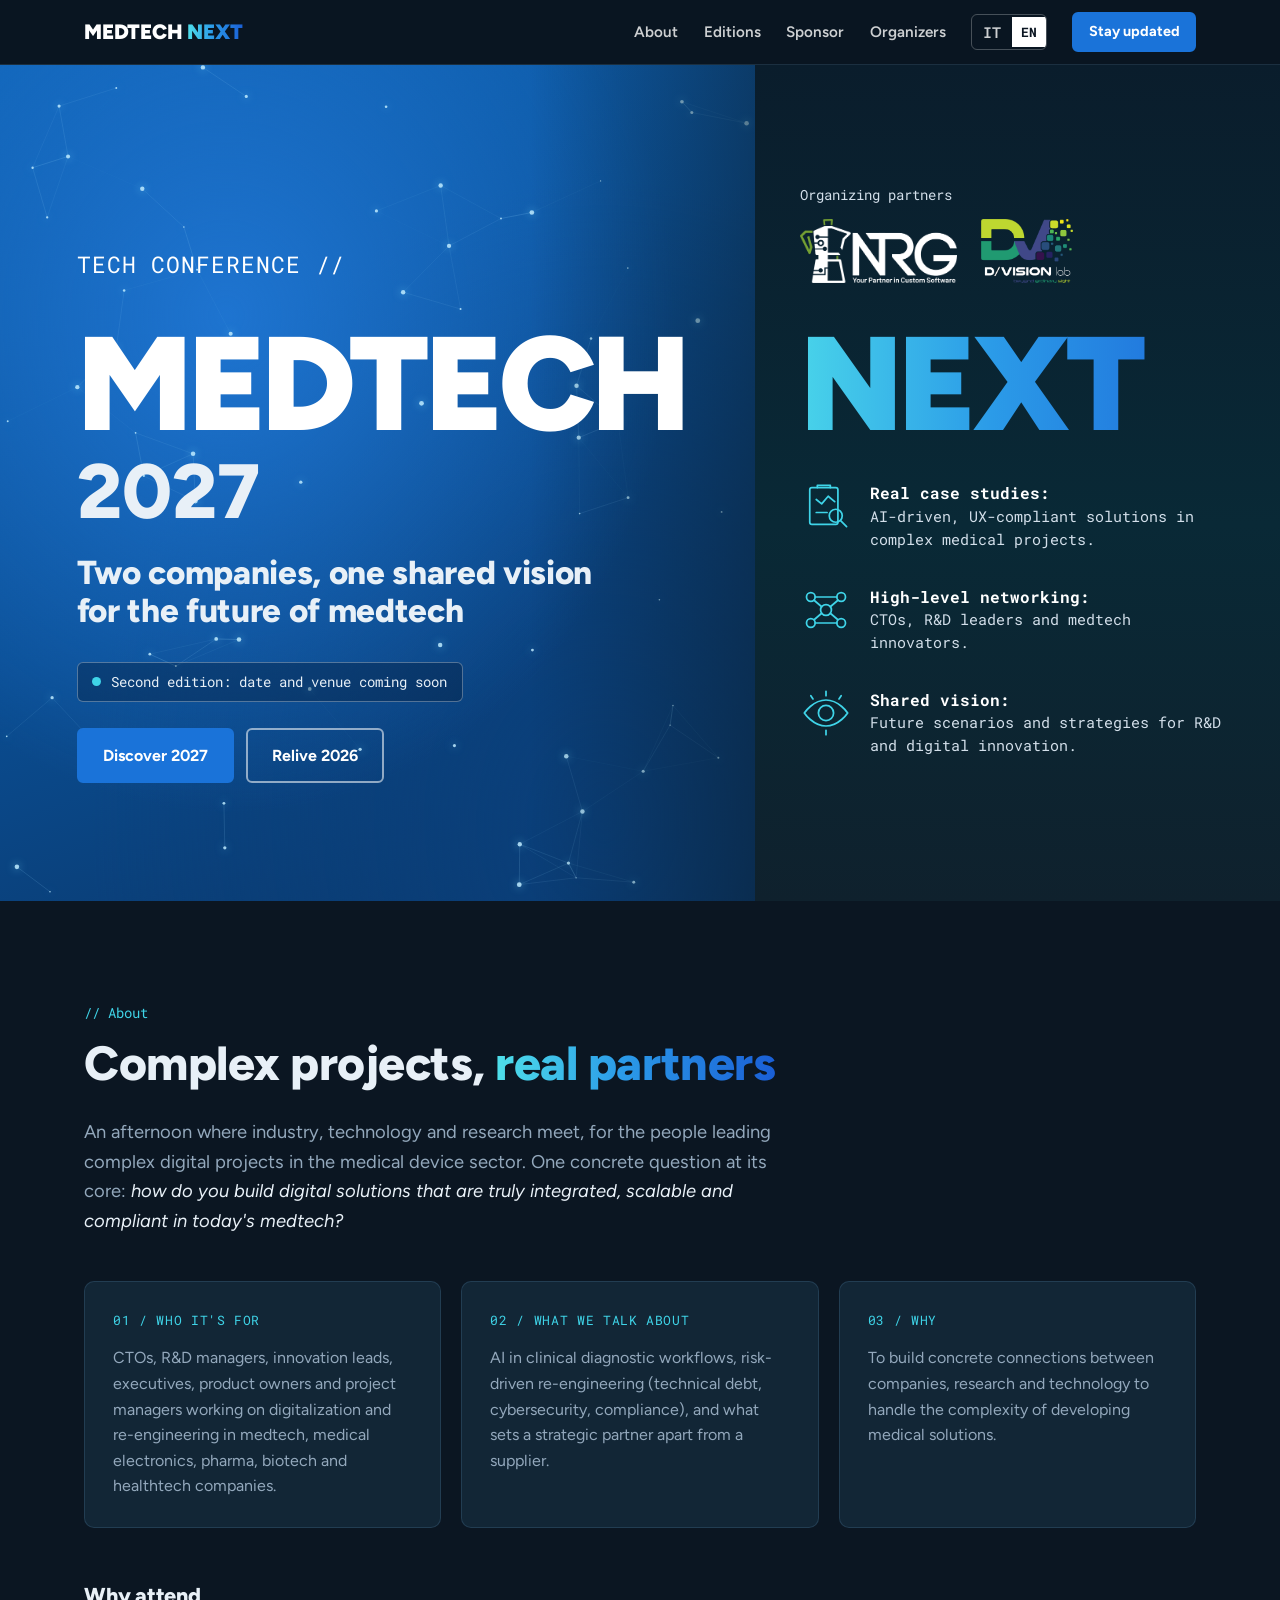
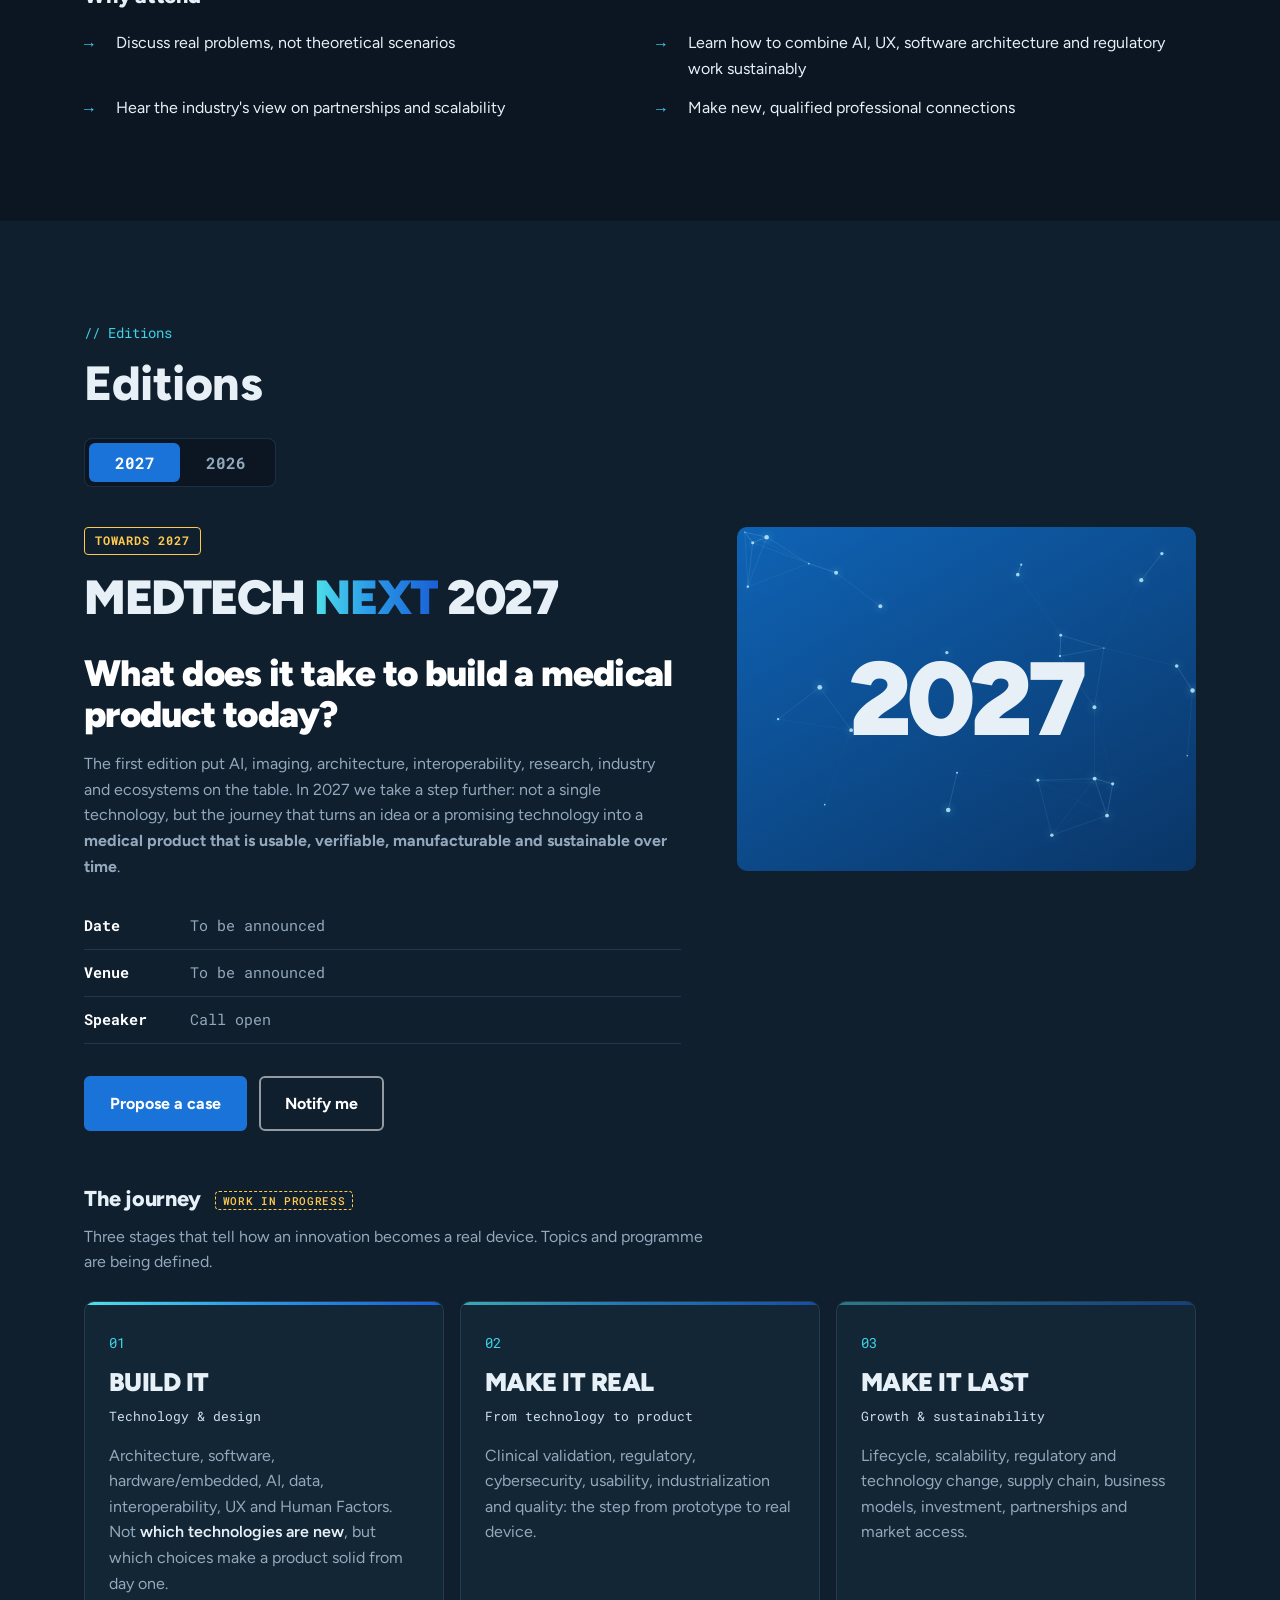
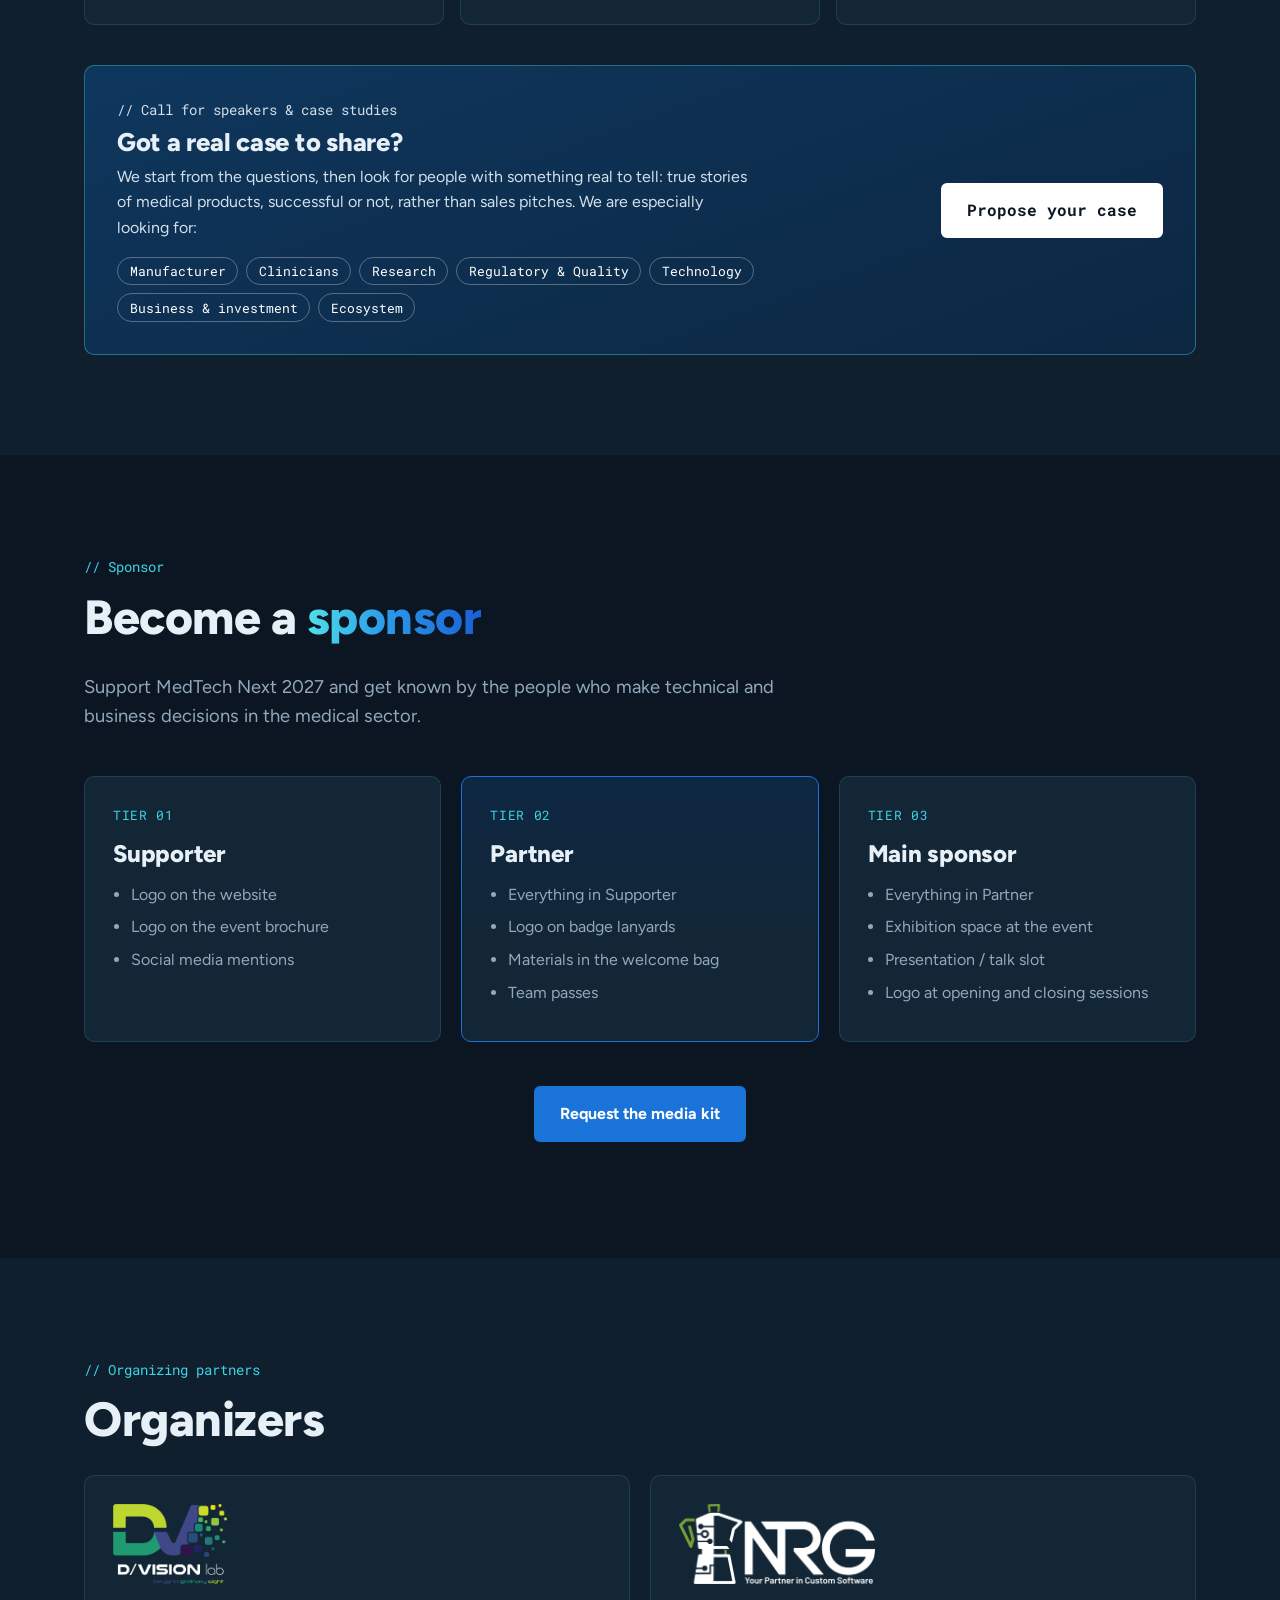
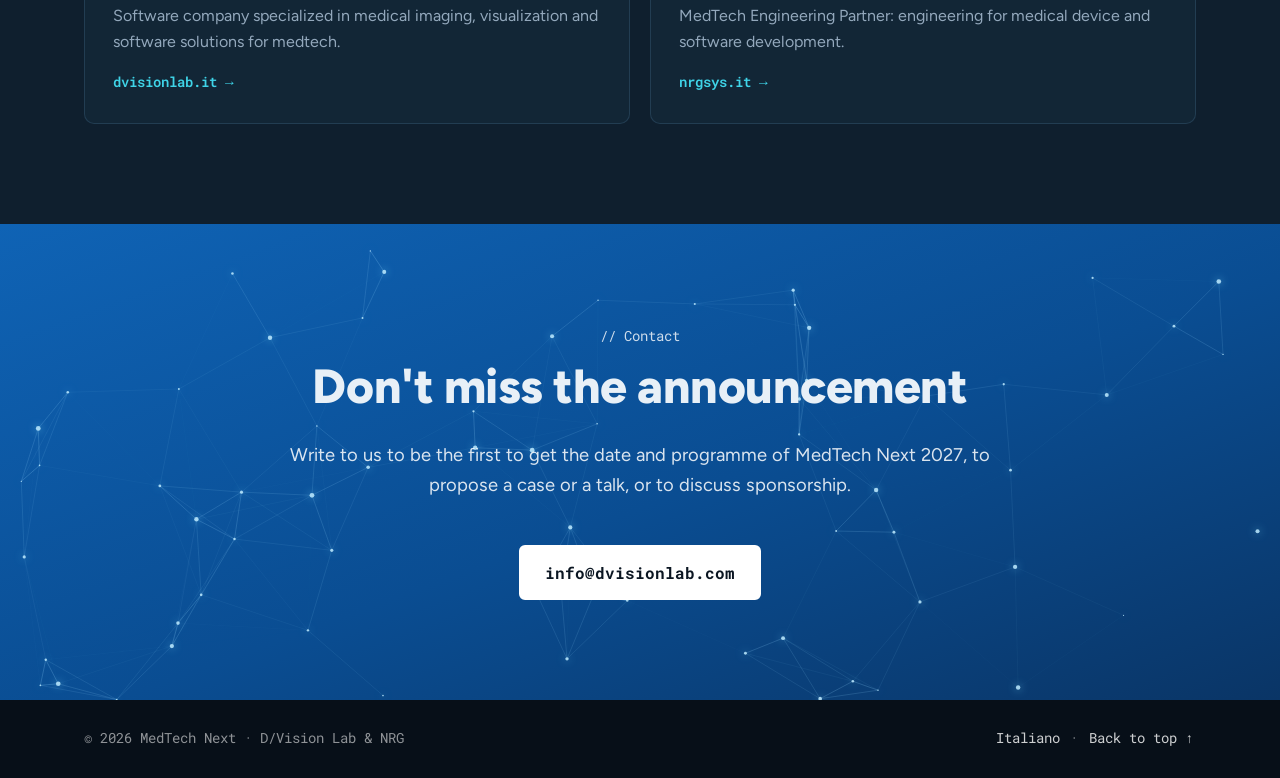
==== commit fa831d1e: "Add English version and the 2027 edition content Two languages - src/index.html is now the single te" ====
--- a/index.html
+++ b/index.html
@@ -1,31 +1,49 @@
 <!doctype html>
+<!-- Generato da src/index.html con build.py: non modificare a mano -->
 <html lang="it">
 <head>
   <meta charset="utf-8">
   <meta name="viewport" content="width=device-width, initial-scale=1">
+  <script>
+    /* Lingua: alla prima visita della home segue il browser; la scelta manuale (IT/EN) viene ricordata. */
+    (function () {
+      try {
+        if (/bot|crawl|spider|slurp|lighthouse|preview/i.test(navigator.userAgent)) return;
+        var cur = 'it', pref = localStorage.getItem('mtn-lang');
+        var nav = (navigator.languages && navigator.languages[0]) || navigator.language || '';
+        var want = pref || (/^it\b/i.test(nav) ? 'it' : 'en');
+        if (!pref && cur === 'en') return;
+        if (want !== cur) location.replace((want === 'it' ? '/' : '/en/') + location.hash);
+      } catch (e) {}
+    })();
+  </script>
   <title>MedTech Next | Tech conference su AI e software nel medtech</title>
-  <meta name="description" content="Tech conference di D/Vision Lab e NRG per CTO e R&amp;D del medtech: AI nei flussi diagnostici, software per dispositivi medici e partnership. Torna nel 2027.">
+  <meta name="description" content="Tech conference di D/Vision Lab e NRG per CTO e R&amp;D del medtech: cosa serve oggi per costruire un prodotto medicale. Dopo Milano 2026, torna nel 2027.">
   <link rel="canonical" href="https://medtechnext-conf.dvisionlab.com/">
+  <link rel="alternate" hreflang="it" href="https://medtechnext-conf.dvisionlab.com/">
+  <link rel="alternate" hreflang="en" href="https://medtechnext-conf.dvisionlab.com/en/">
+  <link rel="alternate" hreflang="x-default" href="https://medtechnext-conf.dvisionlab.com/">
   <meta name="robots" content="index, follow, max-image-preview:large">
   <meta name="author" content="D/Vision Lab &amp; NRG">
   <meta name="theme-color" content="#0b1622">
-  <link rel="icon" href="favicon.svg" type="image/svg+xml">
-  <link rel="icon" href="favicon-32.png" type="image/png" sizes="32x32">
-  <link rel="apple-touch-icon" href="apple-touch-icon.png">
+  <link rel="icon" href="/favicon.svg" type="image/svg+xml">
+  <link rel="icon" href="/favicon-32.png" type="image/png" sizes="32x32">
+  <link rel="apple-touch-icon" href="/apple-touch-icon.png">
 
   <meta property="og:type" content="website">
   <meta property="og:site_name" content="MedTech Next">
   <meta property="og:locale" content="it_IT">
+  <meta property="og:locale:alternate" content="en_US">
   <meta property="og:url" content="https://medtechnext-conf.dvisionlab.com/">
-  <meta property="og:title" content="MedTech Next 2027 — Tech conference per il futuro del medtech">
-  <meta property="og:description" content="Due aziende, una visione condivisa per il futuro del medtech. La tech conference di D/Vision Lab e NRG torna nel 2027: annuncio in arrivo.">
+  <meta property="og:title" content="MedTech Next 2027 — Cosa serve oggi per costruire un prodotto medicale?">
+  <meta property="og:description" content="Due aziende, una visione condivisa per il futuro del medtech. La tech conference di D/Vision Lab e NRG torna nel 2027.">
   <meta property="og:image" content="https://medtechnext-conf.dvisionlab.com/assets/img/og-image.jpg">
   <meta property="og:image:width" content="1200">
   <meta property="og:image:height" content="630">
   <meta property="og:image:alt" content="MedTech Next 2027 — Tech conference di D/Vision Lab e NRG">
   <meta name="twitter:card" content="summary_large_image">
   <meta name="twitter:title" content="MedTech Next 2027 — Tech conference per il futuro del medtech">
-  <meta name="twitter:description" content="La tech conference di D/Vision Lab e NRG su AI e software per dispositivi medici torna nel 2027.">
+  <meta name="twitter:description" content="What does it take to build a medical product today? La tech conference di D/Vision Lab e NRG torna nel 2027.">
   <meta name="twitter:image" content="https://medtechnext-conf.dvisionlab.com/assets/img/og-image.jpg">
 
   <script type="application/ld+json">
@@ -37,7 +55,10 @@
       "@id": "https://medtechnext-conf.dvisionlab.com/#website",
       "url": "https://medtechnext-conf.dvisionlab.com/",
       "name": "MedTech Next",
-      "inLanguage": "it-IT",
+      "inLanguage": [
+        "it-IT",
+        "en-US"
+      ],
       "publisher": [
         {
           "@id": "https://medtechnext-conf.dvisionlab.com/#dvisionlab"
@@ -218,7 +239,7 @@
   <link rel="preload" as="style" href="https://fonts.googleapis.com/css2?family=Figtree:wght@400;600;700;800;900&family=Roboto+Mono:wght@400;500;700&display=swap">
   <link rel="stylesheet" href="https://fonts.googleapis.com/css2?family=Figtree:wght@400;600;700;800;900&family=Roboto+Mono:wght@400;500;700&display=swap" media="print" onload="this.media='all'">
   <noscript><link rel="stylesheet" href="https://fonts.googleapis.com/css2?family=Figtree:wght@400;600;700;800;900&family=Roboto+Mono:wght@400;500;700&display=swap"></noscript>
-  <link rel="stylesheet" href="assets/css/style.css?v=20261105">
+  <link rel="stylesheet" href="/assets/css/style.css?v=35c4df0b">
 </head>
 <body>
 
@@ -234,6 +255,9 @@
         <a href="#edizioni">Edizioni</a>
         <a href="#sponsor">Sponsor</a>
         <a href="#organizzatori">Organizzatori</a>
+        <span class="lang-switch mono" aria-label="Lingua">
+          <span aria-current="true">IT</span><a href="/en/" hreflang="en" lang="en" data-set-lang="en" title="English">EN</a>
+        </span>
         <a href="#contatti" class="btn btn-small">Resta aggiornato</a>
       </nav>
     </div>
@@ -249,8 +273,8 @@
       <div class="hero-r side-block">
         <p class="mono side-label">Partner organizzatori</p>
         <div class="side-logos">
-          <img src="assets/img/loghi/nrg.png" alt="NRG — Your Partner in Custom Software" width="800" height="326">
-          <img src="assets/img/loghi/dvisionlab.png" alt="D/Vision Lab" width="556" height="389">
+          <img src="/assets/img/loghi/nrg.png" alt="NRG — Your Partner in Custom Software" width="800" height="326">
+          <img src="/assets/img/loghi/dvisionlab.png" alt="D/Vision Lab" width="556" height="389">
         </div>
       </div>
 
@@ -264,7 +288,7 @@
           Seconda edizione: data e location in arrivo
         </div>
         <div class="hero-cta">
-          <a href="#contatti" class="btn">Avvisami per il 2027</a>
+          <a href="#edizione-2027" class="btn" data-tab-link="2027">Scopri il 2027</a>
           <a href="#edizione-2026" class="btn btn-ghost" data-tab-link="2026">Rivivi il 2026</a>
         </div>
       </div>
@@ -334,23 +358,71 @@
         <div role="tabpanel" id="panel-2027" aria-labelledby="tab-2027" class="tab-panel">
           <div class="edition-grid">
             <div>
-              <span class="badge badge-soon mono">In arrivo</span>
+              <span class="badge badge-soon mono">Verso il 2027</span>
               <h3 class="edition-title">MEDTECH <span class="grad">NEXT</span> 2027</h3>
+              <p class="big-question" lang="en">What does it take to build a medical product today?</p>
+              <p class="big-question-sub mono">Cosa serve, oggi, per costruire un prodotto medicale?</p>
               <p>
-                Dopo la prima edizione, MedTech Next torna nel 2027. Stiamo definendo data,
-                location e programma: l'annuncio ufficiale arriverà a breve.
+                La prima edizione ha messo sul tavolo AI, imaging, architettura, interoperabilità, ricerca,
+                industria ed ecosistemi. Nel 2027 facciamo un passo avanti: non una singola tecnologia, ma il
+                percorso che porta un'idea o una tecnologia promettente a diventare un
+                <strong>prodotto medicale utilizzabile, validabile, industrializzabile e sostenibile nel tempo</strong>.
               </p>
               <ul class="facts mono">
                 <li><strong>Data</strong><span>Da annunciare</span></li>
                 <li><strong>Luogo</strong><span>Da annunciare</span></li>
-                <li><strong>Speaker</strong><span>Call presto aperta</span></li>
+                <li><strong>Speaker</strong><span>Call aperta</span></li>
               </ul>
-              <a href="#contatti" class="btn">Voglio essere avvisato</a>
+              <div class="hero-cta">
+                <a href="#call-2027" class="btn">Proponi un caso</a>
+                <a href="#contatti" class="btn btn-ghost">Avvisami</a>
+              </div>
             </div>
             <div class="teaser" aria-hidden="true">
               <canvas class="network network-small"></canvas>
               <span>2027</span>
             </div>
+          </div>
+
+          <h4 class="subhead">Il percorso <span class="wip mono">work in progress</span></h4>
+          <p class="path-intro">Tre tappe per raccontare come un'innovazione diventa un dispositivo reale. Temi e programma sono in definizione.</p>
+          <ol class="path">
+            <li class="path-step">
+              <span class="path-num mono">01</span>
+              <h5 lang="en">BUILD IT</h5>
+              <p class="path-sub mono">Tecnologia e progettazione</p>
+              <p>Architettura, software, hardware/embedded, AI, dati, interoperabilità, UX e Human Factors. Non <em>quali tecnologie sono nuove</em>, ma quali scelte rendono un prodotto solido fin dall'inizio.</p>
+            </li>
+            <li class="path-step">
+              <span class="path-num mono">02</span>
+              <h5 lang="en">MAKE IT REAL</h5>
+              <p class="path-sub mono">Dalla tecnologia al prodotto</p>
+              <p>Validazione clinica, regulatory, cybersecurity, usability, industrializzazione e qualità: il passaggio dal prototipo al dispositivo reale.</p>
+            </li>
+            <li class="path-step">
+              <span class="path-num mono">03</span>
+              <h5 lang="en">MAKE IT LAST</h5>
+              <p class="path-sub mono">Crescita e sostenibilità</p>
+              <p>Lifecycle, scalabilità, evoluzione normativa e tecnologica, supply chain, business model, investimenti, partnership e accesso al mercato.</p>
+            </li>
+          </ol>
+
+          <div class="call" id="call-2027">
+            <div>
+              <p class="mono kicker">// Call for speakers &amp; case studies</p>
+              <h4>Hai un caso concreto da raccontare?</h4>
+              <p>Partiamo dalle domande, poi cerchiamo chi ha davvero qualcosa da raccontare: storie vere di prodotti medicali, riusciti o meno, più che presentazioni commerciali. Cerchiamo in particolare:</p>
+              <ul class="tags mono">
+                <li>Manufacturer</li>
+                <li>Clinici</li>
+                <li>Ricerca</li>
+                <li>Regulatory &amp; Quality</li>
+                <li>Tecnologia</li>
+                <li>Business &amp; investimenti</li>
+                <li>Ecosistema</li>
+              </ul>
+            </div>
+            <a class="btn btn-light" href="mailto:info@dvisionlab.com?subject=Proposta%20speaker%20%2F%20case%20study%20-%20MedTech%20Next%202027&amp;body=Nome%20e%20ruolo%3A%0AAzienda%20%2F%20ente%3A%0ATappa%20(Build%20it%20%2F%20Make%20it%20real%20%2F%20Make%20it%20last)%3A%0AIl%20caso%20in%20poche%20righe%3A%0A">Proponi il tuo caso</a>
           </div>
         </div>
 
@@ -371,6 +443,7 @@
               <ul class="facts mono">
                 <li><strong>Data</strong><span>Giov 11/06/2026 · 15:00–18:00</span></li>
                 <li><strong>Luogo</strong><span>PoliHub Bovisa, Via Durando 39, 20158 Milano</span></li>
+                
               </ul>
               <div class="stats">
                 <div class="stat"><span class="stat-num">61</span><span class="stat-label mono">partecipanti</span></div>
@@ -378,25 +451,26 @@
                 <div class="stat"><span class="stat-num">3</span><span class="stat-label mono">patrocini</span></div>
               </div>
             </div>
-            <a class="poster" href="assets/img/2026/locandina.jpg" target="_blank" rel="noopener">
-              <img src="assets/img/2026/locandina-800.webp" alt="Locandina MedTech Next 2026: giovedì 11 giugno, PoliHub Bovisa, Milano, 15:00–18:00" width="800" height="1128" loading="lazy">
+            <a class="poster" href="/assets/img/2026/locandina.jpg" target="_blank" rel="noopener">
+              <img src="/assets/img/2026/locandina-800.webp" alt="Locandina MedTech Next 2026: giovedì 11 giugno, PoliHub Bovisa, Milano, 15:00–18:00" width="800" height="1128" loading="lazy">
             </a>
           </div>
 
           <h4 class="subhead">Speaker</h4>
           <!-- Foto speaker: assets/img/speakers/<nome-cognome>.jpg (quadrata, ~400px). Se manca restano le iniziali. -->
           <div class="speakers">
-            <div class="speaker"><div class="avatar">GD<img src="assets/img/speakers/gabriele-dubini.jpg" alt="Gabriele Dubini" loading="lazy" onerror="this.remove()"></div><strong>Gabriele Dubini</strong><span>Professore, Politecnico di Milano</span></div>
-            <div class="speaker"><div class="avatar">SM<img src="assets/img/speakers/simone-manini.jpg" alt="Simone Manini" loading="lazy" onerror="this.remove()"></div><strong>Simone Manini</strong><span>Presidente, D/Vision Lab</span></div>
-            <div class="speaker"><div class="avatar">AR<img src="assets/img/speakers/alessandro-rotilio.jpg" alt="Alessandro Rotilio" loading="lazy" onerror="this.remove()"></div><strong>Alessandro Rotilio</strong><span>Medical Device Industry Executive</span></div>
-            <div class="speaker"><div class="avatar">VG<img src="assets/img/speakers/valeria-glorioso.jpg" alt="Valeria Glorioso" loading="lazy" onerror="this.remove()"></div><strong>Valeria Glorioso</strong><span>Direttrice Centro Studi, Confindustria Dispositivi Medici</span></div>
-            <div class="speaker"><div class="avatar">PP<img src="assets/img/speakers/pasquale-pedicini.jpg" alt="Pasquale Pedicini" loading="lazy" onerror="this.remove()"></div><strong>Pasquale Pedicini</strong><span>Sales Manager, GMM Group</span></div>
-            <div class="speaker"><div class="avatar">SM<img src="assets/img/speakers/sofia-mosci.jpg" alt="Sofia Mosci" loading="lazy" onerror="this.remove()"></div><strong>Sofia Mosci</strong><span>Senior Manager, Camelot Biomedical Systems</span></div>
-            <div class="speaker"><div class="avatar">MC<img src="assets/img/speakers/marco-ciambrone.jpg" alt="Marco Ciambrone" loading="lazy" onerror="this.remove()"></div><strong>Marco Ciambrone</strong><span>CTO, NRG</span></div>
-            <div class="speaker"><div class="avatar">FL<img src="assets/img/speakers/felice-lopane.jpg" alt="Felice Lopane" loading="lazy" onerror="this.remove()"></div><strong>Felice Lopane</strong><span>Managing Director, BION Cluster Lombardo Scienze della Vita</span></div>
+            <div class="speaker"><div class="avatar">GD<img src="/assets/img/speakers/gabriele-dubini.jpg" alt="Gabriele Dubini" loading="lazy" onerror="this.remove()"></div><strong>Gabriele Dubini</strong><span>Professore, Politecnico di Milano</span></div>
+            <div class="speaker"><div class="avatar">SM<img src="/assets/img/speakers/simone-manini.jpg" alt="Simone Manini" loading="lazy" onerror="this.remove()"></div><strong>Simone Manini</strong><span>Presidente, D/Vision Lab</span></div>
+            <div class="speaker"><div class="avatar">AR<img src="/assets/img/speakers/alessandro-rotilio.jpg" alt="Alessandro Rotilio" loading="lazy" onerror="this.remove()"></div><strong>Alessandro Rotilio</strong><span>Medical Device Industry Executive</span></div>
+            <div class="speaker"><div class="avatar">VG<img src="/assets/img/speakers/valeria-glorioso.jpg" alt="Valeria Glorioso" loading="lazy" onerror="this.remove()"></div><strong>Valeria Glorioso</strong><span>Direttrice Centro Studi, Confindustria Dispositivi Medici</span></div>
+            <div class="speaker"><div class="avatar">PP<img src="/assets/img/speakers/pasquale-pedicini.jpg" alt="Pasquale Pedicini" loading="lazy" onerror="this.remove()"></div><strong>Pasquale Pedicini</strong><span>Sales Manager, GMM Group</span></div>
+            <div class="speaker"><div class="avatar">SM<img src="/assets/img/speakers/sofia-mosci.jpg" alt="Sofia Mosci" loading="lazy" onerror="this.remove()"></div><strong>Sofia Mosci</strong><span>Senior Manager, Camelot Biomedical Systems</span></div>
+            <div class="speaker"><div class="avatar">MC<img src="/assets/img/speakers/marco-ciambrone.jpg" alt="Marco Ciambrone" loading="lazy" onerror="this.remove()"></div><strong>Marco Ciambrone</strong><span>CTO, NRG</span></div>
+            <div class="speaker"><div class="avatar">FL<img src="/assets/img/speakers/felice-lopane.jpg" alt="Felice Lopane" loading="lazy" onerror="this.remove()"></div><strong>Felice Lopane</strong><span>Managing Director, BION Cluster Lombardo Scienze della Vita</span></div>
           </div>
 
           <h4 class="subhead">Programma</h4>
+          
           <ol class="agenda">
             <li><time class="mono">15:00</time><span><strong>Dalla visione alla collaborazione: il contesto strategico di MedTech Next 2026</strong><small class="mono">Gabriele Dubini — Politecnico di Milano</small></span></li>
             <li><time class="mono">15:20</time><span><strong>Dalla macchina all'AI: costruire (davvero) un flusso diagnostico integrato</strong><small class="mono">Simone Manini — D/Vision Lab</small><p class="abstract">Un progetto nato dalla collaborazione tra tre aziende con competenze trasversali: imaging, intelligenza artificiale e dispositivi medicali. L'obiettivo: portare la diagnostica AI nel flusso clinico reale, superando silos tecnologici, sfide di integrazione e vincoli di usabilità. Il risultato? Una soluzione concreta, scalabile e già operativa.</p></span></li>
@@ -413,22 +487,22 @@
 
           <h4 class="subhead">Con il patrocinio di</h4>
           <div class="logos">
-            <img src="assets/img/loghi/confindustria-dm.png" alt="Confindustria Dispositivi Medici" width="148" height="100" loading="lazy">
-            <img src="assets/img/loghi/cluster-lombardo.png" alt="Cluster lombardo scienze della vita" width="148" height="108" loading="lazy">
-            <img src="assets/img/loghi/polihub.png" alt="PoliHub — Innovation Park &amp; Startup Accelerator" width="152" height="104" loading="lazy">
+            <img src="/assets/img/loghi/confindustria-dm.png" alt="Confindustria Dispositivi Medici" width="148" height="100" loading="lazy">
+            <img src="/assets/img/loghi/cluster-lombardo.png" alt="Cluster lombardo scienze della vita" width="148" height="108" loading="lazy">
+            <img src="/assets/img/loghi/polihub.png" alt="PoliHub — Innovation Park &amp; Startup Accelerator" width="152" height="104" loading="lazy">
           </div>
 
           <h4 class="subhead">Gallery</h4>
           <div class="gallery">
-            <a href="assets/img/2026/gallery/gruppo.webp" target="_blank" rel="noopener" class="feature"><img src="assets/img/2026/gallery/gruppo-sm.webp" srcset="assets/img/2026/gallery/gruppo-sm.webp 700w, assets/img/2026/gallery/gruppo.webp 1600w" sizes="(max-width: 720px) 100vw, 760px" alt="Foto di gruppo di speaker e organizzatori di MedTech Next 2026 al PoliHub" width="700" height="467" loading="lazy"></a>
-            <a href="assets/img/2026/gallery/apertura.webp" target="_blank" rel="noopener"><img src="assets/img/2026/gallery/apertura-sm.webp" srcset="assets/img/2026/gallery/apertura-sm.webp 700w, assets/img/2026/gallery/apertura.webp 1600w" sizes="(max-width: 720px) 50vw, 380px" alt="Lo schermo di apertura di MedTech Next 2026 in sala" width="700" height="467" loading="lazy"></a>
-            <a href="assets/img/2026/gallery/sala.webp" target="_blank" rel="noopener"><img src="assets/img/2026/gallery/sala-sm.webp" srcset="assets/img/2026/gallery/sala-sm.webp 700w, assets/img/2026/gallery/sala.webp 1600w" sizes="(max-width: 720px) 50vw, 380px" alt="La sala del PoliHub Bovisa piena durante MedTech Next 2026" width="700" height="467" loading="lazy"></a>
-            <a href="assets/img/2026/gallery/talk-dvisionlab.webp" target="_blank" rel="noopener"><img src="assets/img/2026/gallery/talk-dvisionlab-sm.webp" srcset="assets/img/2026/gallery/talk-dvisionlab-sm.webp 700w, assets/img/2026/gallery/talk-dvisionlab.webp 1600w" sizes="(max-width: 720px) 50vw, 380px" alt="Il talk di D/Vision Lab sul flusso diagnostico integrato con AI" width="700" height="467" loading="lazy"></a>
-            <a href="assets/img/2026/gallery/speaker-1.webp" target="_blank" rel="noopener"><img src="assets/img/2026/gallery/speaker-1-sm.webp" srcset="assets/img/2026/gallery/speaker-1-sm.webp 700w, assets/img/2026/gallery/speaker-1.webp 1600w" sizes="(max-width: 720px) 50vw, 380px" alt="Uno speaker durante il suo intervento a MedTech Next 2026" width="700" height="467" loading="lazy"></a>
-            <a href="assets/img/2026/gallery/speaker-2.webp" target="_blank" rel="noopener"><img src="assets/img/2026/gallery/speaker-2-sm.webp" srcset="assets/img/2026/gallery/speaker-2-sm.webp 700w, assets/img/2026/gallery/speaker-2.webp 1600w" sizes="(max-width: 720px) 50vw, 380px" alt="Un intervento sul software medicale a MedTech Next 2026" width="700" height="467" loading="lazy"></a>
-            <a href="assets/img/2026/gallery/speaker-3.webp" target="_blank" rel="noopener"><img src="assets/img/2026/gallery/speaker-3-sm.webp" srcset="assets/img/2026/gallery/speaker-3-sm.webp 700w, assets/img/2026/gallery/speaker-3.webp 1600w" sizes="(max-width: 720px) 50vw, 380px" alt="Uno speaker presenta un caso di studio a MedTech Next 2026" width="700" height="467" loading="lazy"></a>
-            <a href="assets/img/2026/gallery/pubblico.webp" target="_blank" rel="noopener"><img src="assets/img/2026/gallery/pubblico-sm.webp" srcset="assets/img/2026/gallery/pubblico-sm.webp 700w, assets/img/2026/gallery/pubblico.webp 1600w" sizes="(max-width: 720px) 50vw, 380px" alt="Il pubblico di MedTech Next 2026 al PoliHub Bovisa" width="700" height="467" loading="lazy"></a>
-            <a href="assets/img/2026/gallery/polihub.webp" target="_blank" rel="noopener"><img src="assets/img/2026/gallery/polihub-sm.webp" srcset="assets/img/2026/gallery/polihub-sm.webp 700w, assets/img/2026/gallery/polihub.webp 1600w" sizes="(max-width: 720px) 50vw, 380px" alt="Le vetrate del PoliHub Bovisa durante MedTech Next 2026" width="700" height="467" loading="lazy"></a>
+            <a href="/assets/img/2026/gallery/gruppo.webp" target="_blank" rel="noopener" class="feature"><img src="/assets/img/2026/gallery/gruppo-sm.webp" srcset="/assets/img/2026/gallery/gruppo-sm.webp 700w, /assets/img/2026/gallery/gruppo.webp 1600w" sizes="(max-width: 720px) 100vw, 760px" alt="Foto di gruppo di speaker e organizzatori di MedTech Next 2026 al PoliHub" width="700" height="467" loading="lazy"></a>
+            <a href="/assets/img/2026/gallery/apertura.webp" target="_blank" rel="noopener"><img src="/assets/img/2026/gallery/apertura-sm.webp" srcset="/assets/img/2026/gallery/apertura-sm.webp 700w, /assets/img/2026/gallery/apertura.webp 1600w" sizes="(max-width: 720px) 50vw, 380px" alt="Lo schermo di apertura di MedTech Next 2026 in sala" width="700" height="467" loading="lazy"></a>
+            <a href="/assets/img/2026/gallery/sala.webp" target="_blank" rel="noopener"><img src="/assets/img/2026/gallery/sala-sm.webp" srcset="/assets/img/2026/gallery/sala-sm.webp 700w, /assets/img/2026/gallery/sala.webp 1600w" sizes="(max-width: 720px) 50vw, 380px" alt="La sala del PoliHub Bovisa piena durante MedTech Next 2026" width="700" height="467" loading="lazy"></a>
+            <a href="/assets/img/2026/gallery/talk-dvisionlab.webp" target="_blank" rel="noopener"><img src="/assets/img/2026/gallery/talk-dvisionlab-sm.webp" srcset="/assets/img/2026/gallery/talk-dvisionlab-sm.webp 700w, /assets/img/2026/gallery/talk-dvisionlab.webp 1600w" sizes="(max-width: 720px) 50vw, 380px" alt="Il talk di D/Vision Lab sul flusso diagnostico integrato con AI" width="700" height="467" loading="lazy"></a>
+            <a href="/assets/img/2026/gallery/speaker-1.webp" target="_blank" rel="noopener"><img src="/assets/img/2026/gallery/speaker-1-sm.webp" srcset="/assets/img/2026/gallery/speaker-1-sm.webp 700w, /assets/img/2026/gallery/speaker-1.webp 1600w" sizes="(max-width: 720px) 50vw, 380px" alt="Uno speaker durante il suo intervento a MedTech Next 2026" width="700" height="467" loading="lazy"></a>
+            <a href="/assets/img/2026/gallery/speaker-2.webp" target="_blank" rel="noopener"><img src="/assets/img/2026/gallery/speaker-2-sm.webp" srcset="/assets/img/2026/gallery/speaker-2-sm.webp 700w, /assets/img/2026/gallery/speaker-2.webp 1600w" sizes="(max-width: 720px) 50vw, 380px" alt="Un intervento sul software medicale a MedTech Next 2026" width="700" height="467" loading="lazy"></a>
+            <a href="/assets/img/2026/gallery/speaker-3.webp" target="_blank" rel="noopener"><img src="/assets/img/2026/gallery/speaker-3-sm.webp" srcset="/assets/img/2026/gallery/speaker-3-sm.webp 700w, /assets/img/2026/gallery/speaker-3.webp 1600w" sizes="(max-width: 720px) 50vw, 380px" alt="Uno speaker presenta un caso di studio a MedTech Next 2026" width="700" height="467" loading="lazy"></a>
+            <a href="/assets/img/2026/gallery/pubblico.webp" target="_blank" rel="noopener"><img src="/assets/img/2026/gallery/pubblico-sm.webp" srcset="/assets/img/2026/gallery/pubblico-sm.webp 700w, /assets/img/2026/gallery/pubblico.webp 1600w" sizes="(max-width: 720px) 50vw, 380px" alt="Il pubblico di MedTech Next 2026 al PoliHub Bovisa" width="700" height="467" loading="lazy"></a>
+            <a href="/assets/img/2026/gallery/polihub.webp" target="_blank" rel="noopener"><img src="/assets/img/2026/gallery/polihub-sm.webp" srcset="/assets/img/2026/gallery/polihub-sm.webp 700w, /assets/img/2026/gallery/polihub.webp 1600w" sizes="(max-width: 720px) 50vw, 380px" alt="Le vetrate del PoliHub Bovisa durante MedTech Next 2026" width="700" height="467" loading="lazy"></a>
           </div>
           <p class="gallery-note mono">Foto: MedTech Next 2026, PoliHub Bovisa — Milano</p>
         </div>
@@ -490,12 +564,12 @@
         <h2>Organizzatori</h2>
         <div class="cards cards-2">
           <article class="card org">
-            <img src="assets/img/loghi/dvisionlab.png" alt="D/Vision Lab" width="556" height="389" loading="lazy">
+            <img src="/assets/img/loghi/dvisionlab.png" alt="D/Vision Lab" width="556" height="389" loading="lazy">
             <p>Software house specializzata in imaging medicale, visualizzazione e soluzioni software per il settore medtech.</p>
             <a class="mono" href="https://www.dvisionlab.it" target="_blank" rel="noopener">dvisionlab.it →</a>
           </article>
           <article class="card org">
-            <img src="assets/img/loghi/nrg.png" alt="NRG" width="800" height="326" loading="lazy">
+            <img src="/assets/img/loghi/nrg.png" alt="NRG" width="800" height="326" loading="lazy">
             <p>MedTech Engineering Partner: ingegneria per lo sviluppo di dispositivi e software medicali.</p>
             <a class="mono" href="https://www.nrgsys.it/" target="_blank" rel="noopener">nrgsys.it →</a>
           </article>
@@ -511,7 +585,7 @@
         <h2>Non perdere l'annuncio</h2>
         <p class="section-lead">
           Scrivici per ricevere per primo data e programma di MedTech Next 2027,
-          per proporti come speaker o per parlare di sponsorship.
+          per proporre un caso o un intervento, o per parlare di sponsorship.
         </p>
         <a class="btn btn-light" href="mailto:info@dvisionlab.com?subject=MedTech%20Next%202027">info@dvisionlab.com</a>
       </div>
@@ -531,10 +605,10 @@
   <footer class="site-footer">
     <div class="container footer-inner mono">
       <span>© <span id="year"></span> MedTech Next · D/Vision Lab &amp; NRG</span>
-      <span><a href="#top">Torna su ↑</a></span>
+      <span class="footer-links"><a href="/en/" hreflang="en" lang="en" data-set-lang="en">English</a> · <a href="#top">Torna su ↑</a></span>
     </div>
   </footer>
 
-  <script src="assets/js/main.js?v=20261105"></script>
+  <script src="/assets/js/main.js?v=35c4df0b"></script>
 </body>
 </html>
--- a/assets/css/style.css
+++ b/assets/css/style.css
@@ -293,3 +293,51 @@
   html { scroll-behavior: auto; }
   .pulse { animation: none; }
 }
+
+/* Selettore lingua */
+.lang-switch { display: inline-flex; align-items: center; border: 1px solid rgba(255,255,255,.25); border-radius: 6px; overflow: hidden; font-size: .8rem; }
+.lang-switch > * { padding: .35em .7em; text-decoration: none; color: rgba(255,255,255,.7); font-weight: 700; }
+.lang-switch a:hover { color: #fff; background: rgba(255,255,255,.1); }
+.lang-switch [aria-current] { background: #fff; color: var(--ink); }
+.footer-links a { margin: 0 .2em; }
+
+/* 2027: domanda guida, percorso, call */
+.big-question {
+  font-size: clamp(1.5rem, 3vw, 2.3rem); font-weight: 900; line-height: 1.12; letter-spacing: -.02em;
+  margin: 0 0 .4rem; color: #fff;
+}
+.edition-grid p.big-question { color: #fff; }
+.big-question-sub { color: var(--cyan) !important; font-size: .9rem; margin: 0 0 1.2rem; }
+.wip { display: inline-block; vertical-align: middle; margin-left: .6rem; font-size: .7rem; font-weight: 500; color: #ffc94d; border: 1px dashed #ffc94d; padding: .2em .6em; border-radius: 4px; text-transform: uppercase; letter-spacing: .06em; }
+.path-intro { color: var(--muted); max-width: 640px; margin: -.6rem 0 1.6rem; }
+.path { list-style: none; margin: 0; padding: 0; display: grid; grid-template-columns: repeat(3, 1fr); gap: 16px; counter-reset: step; }
+.path-step { position: relative; background: var(--card); border: 1px solid var(--line); border-radius: var(--radius); padding: 28px 24px; overflow: hidden; }
+.path-step::before { content: ""; position: absolute; left: 0; top: 0; height: 3px; width: 100%; background: var(--grad); }
+.path-step:nth-child(2)::before { opacity: .7; }
+.path-step:nth-child(3)::before { opacity: .45; }
+.path-num { color: var(--cyan); font-size: .85rem; }
+.path-step h5 { margin: .4rem 0 .2rem; font-size: 1.6rem; font-weight: 900; letter-spacing: -.02em; }
+.path-sub { color: #d3dfea !important; font-size: .82rem; margin: 0 0 1rem !important; }
+.path-step p { color: var(--muted); margin: 0; }
+.path-step em { color: var(--text); font-style: normal; font-weight: 600; }
+
+.call {
+  margin-top: 2.5rem; display: grid; grid-template-columns: 1fr auto; gap: 32px; align-items: center;
+  padding: 32px; border-radius: var(--radius); border: 1px solid rgba(63,212,232,.4);
+  background: linear-gradient(160deg, rgba(15,99,181,.35), rgba(10,53,102,.35));
+}
+.call h4 { font-size: 1.6rem; margin: 0 0 .5rem; }
+.call p { color: #d3dfea; margin: 0 0 1rem; max-width: 640px; }
+.call .kicker { margin-bottom: .4rem; }
+.tags { list-style: none; display: flex; flex-wrap: wrap; gap: 8px; padding: 0; margin: 0; font-size: .8rem; }
+.tags li { border: 1px solid rgba(255,255,255,.3); border-radius: 999px; padding: .25em .9em; color: #fff; }
+.call .btn-light { white-space: nowrap; }
+
+@media (max-width: 980px) {
+  .path { grid-template-columns: 1fr; }
+  .call { grid-template-columns: 1fr; padding: 24px; }
+}
+@media (max-width: 720px) {
+  .lang-switch { align-self: flex-start; }
+  .footer-links { display: block; }
+}
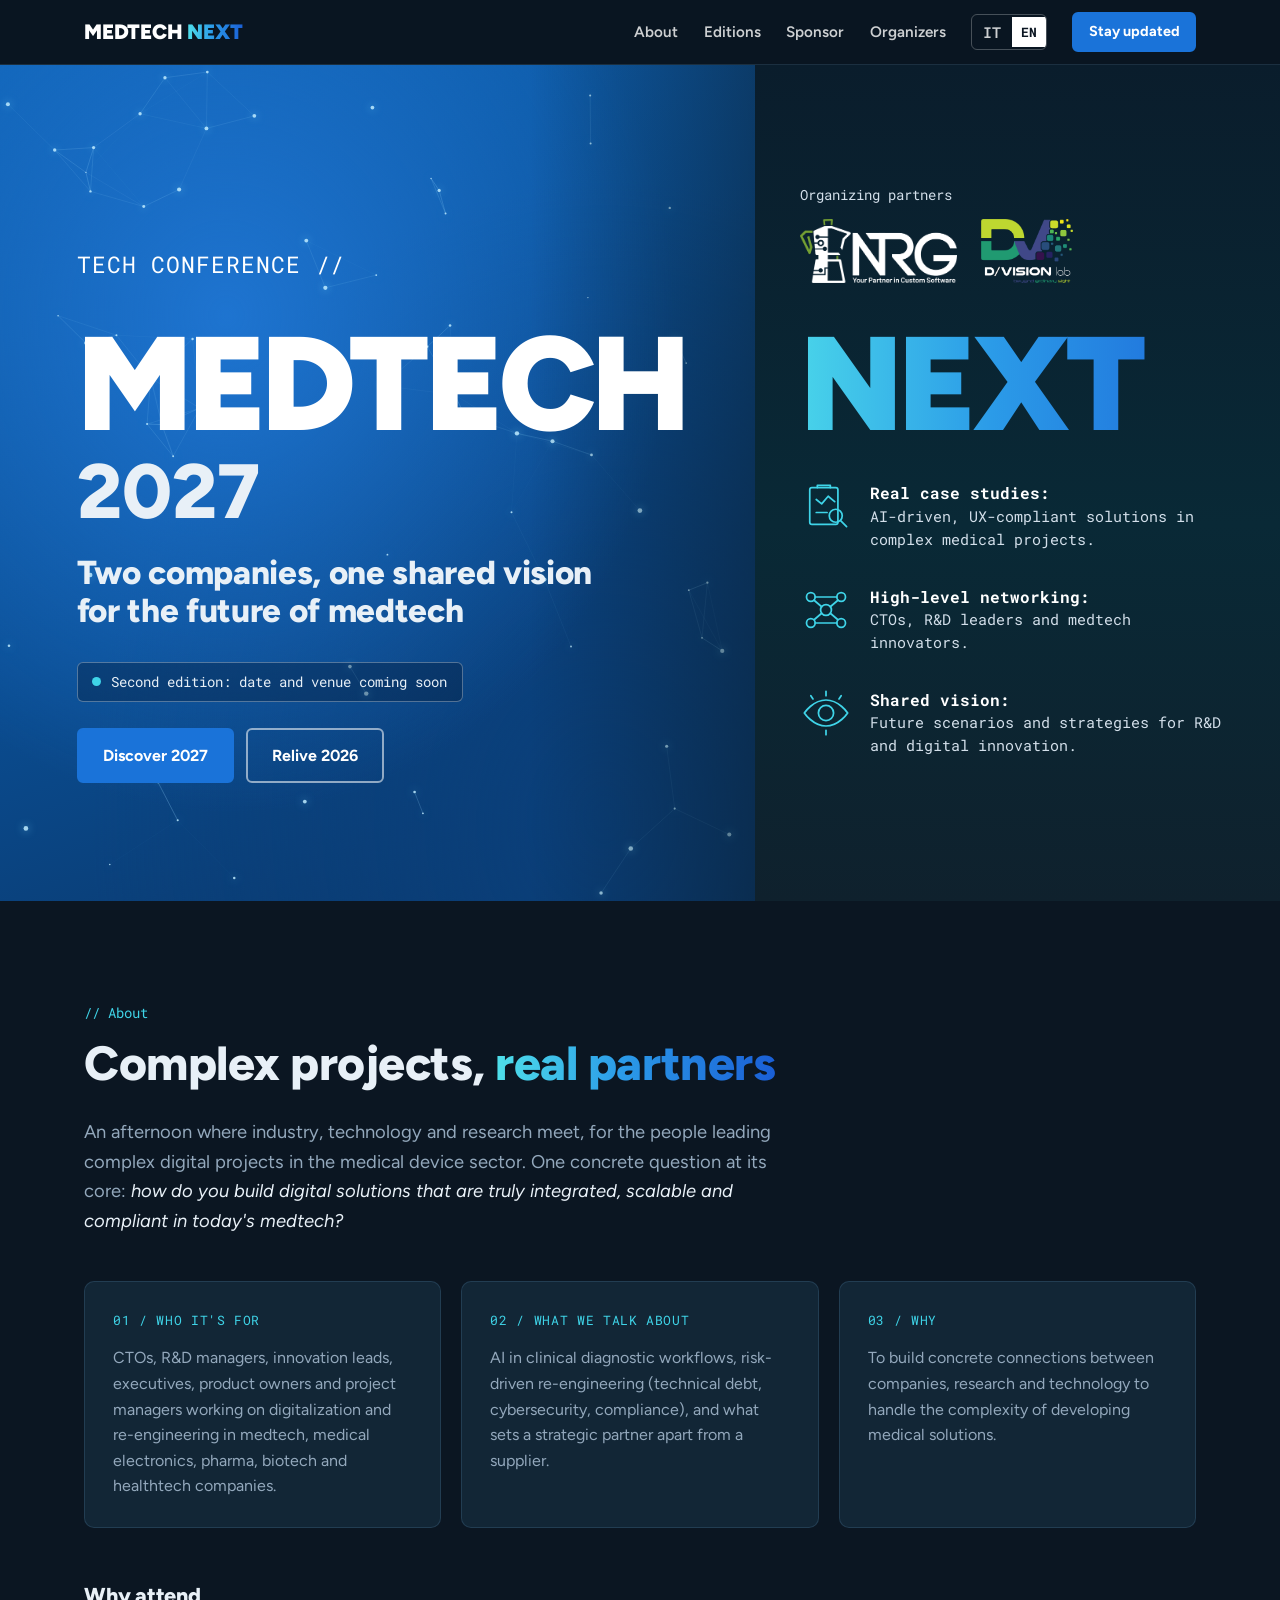
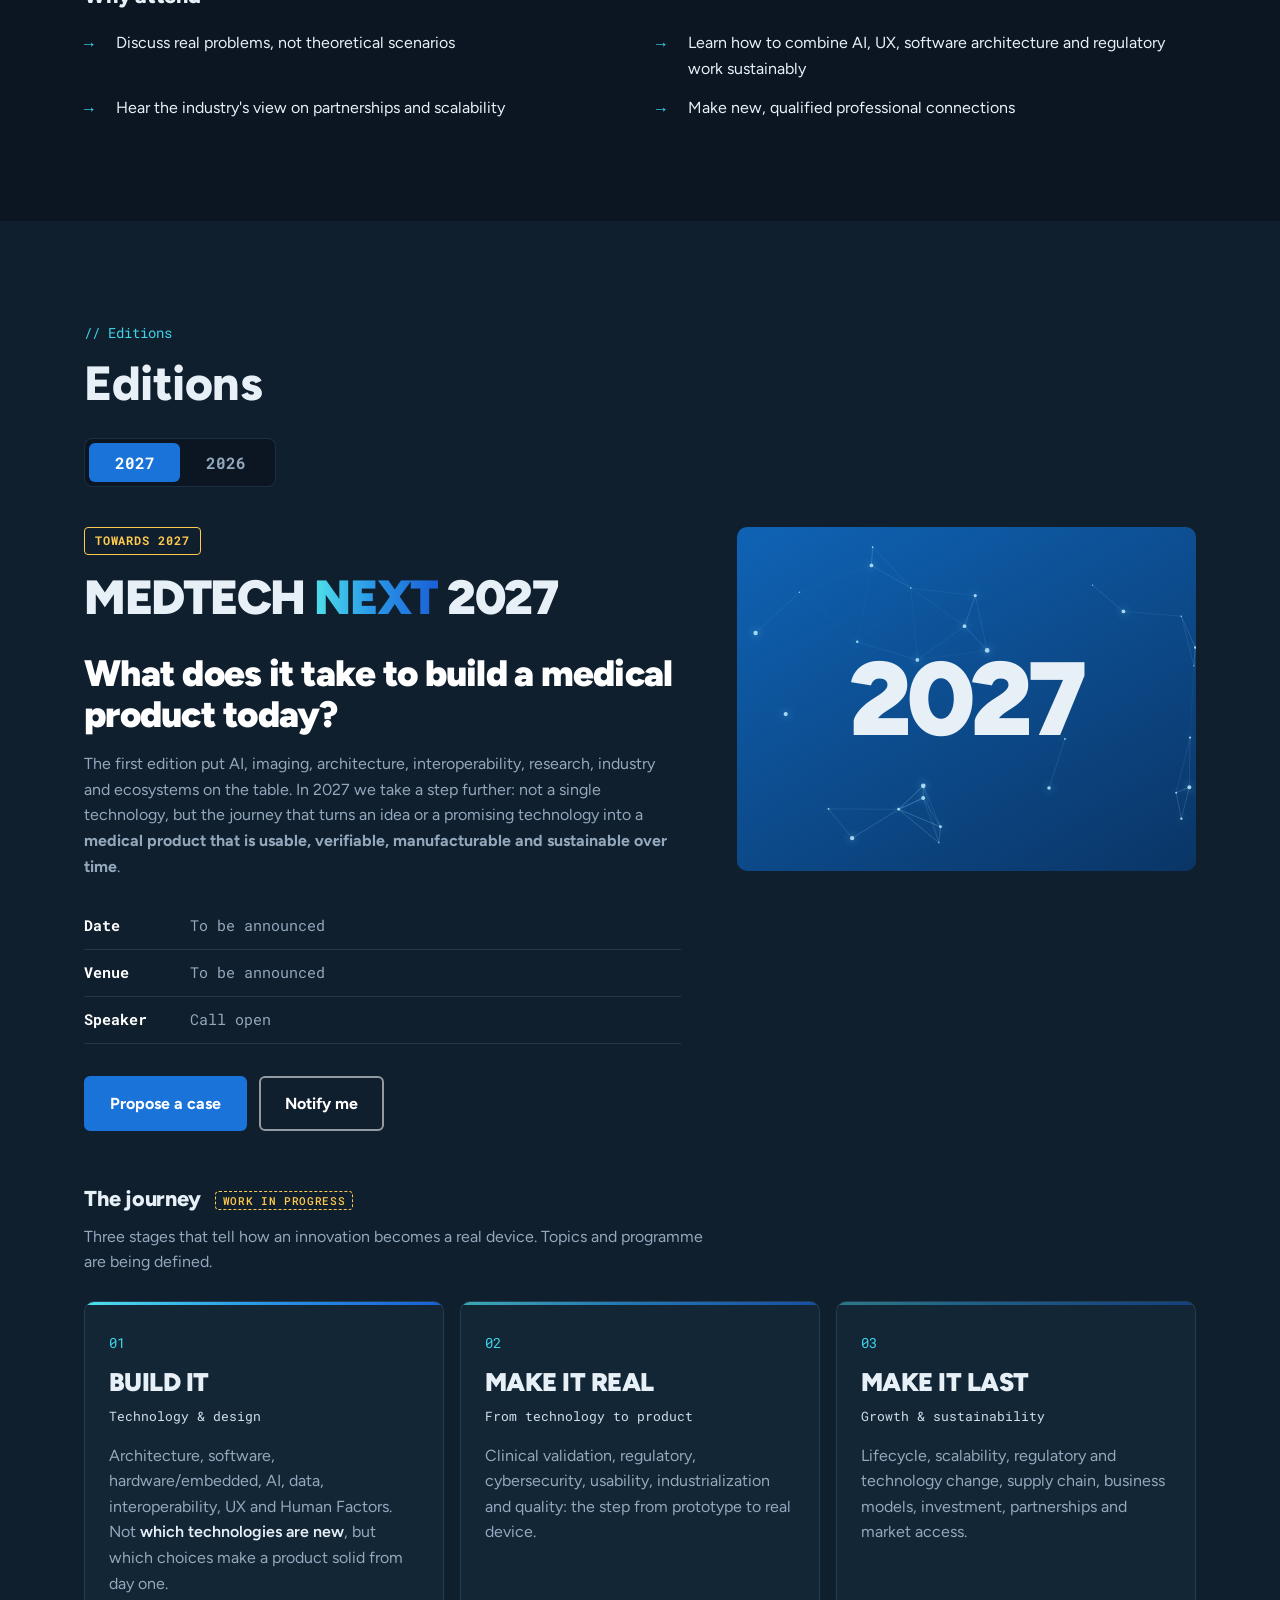
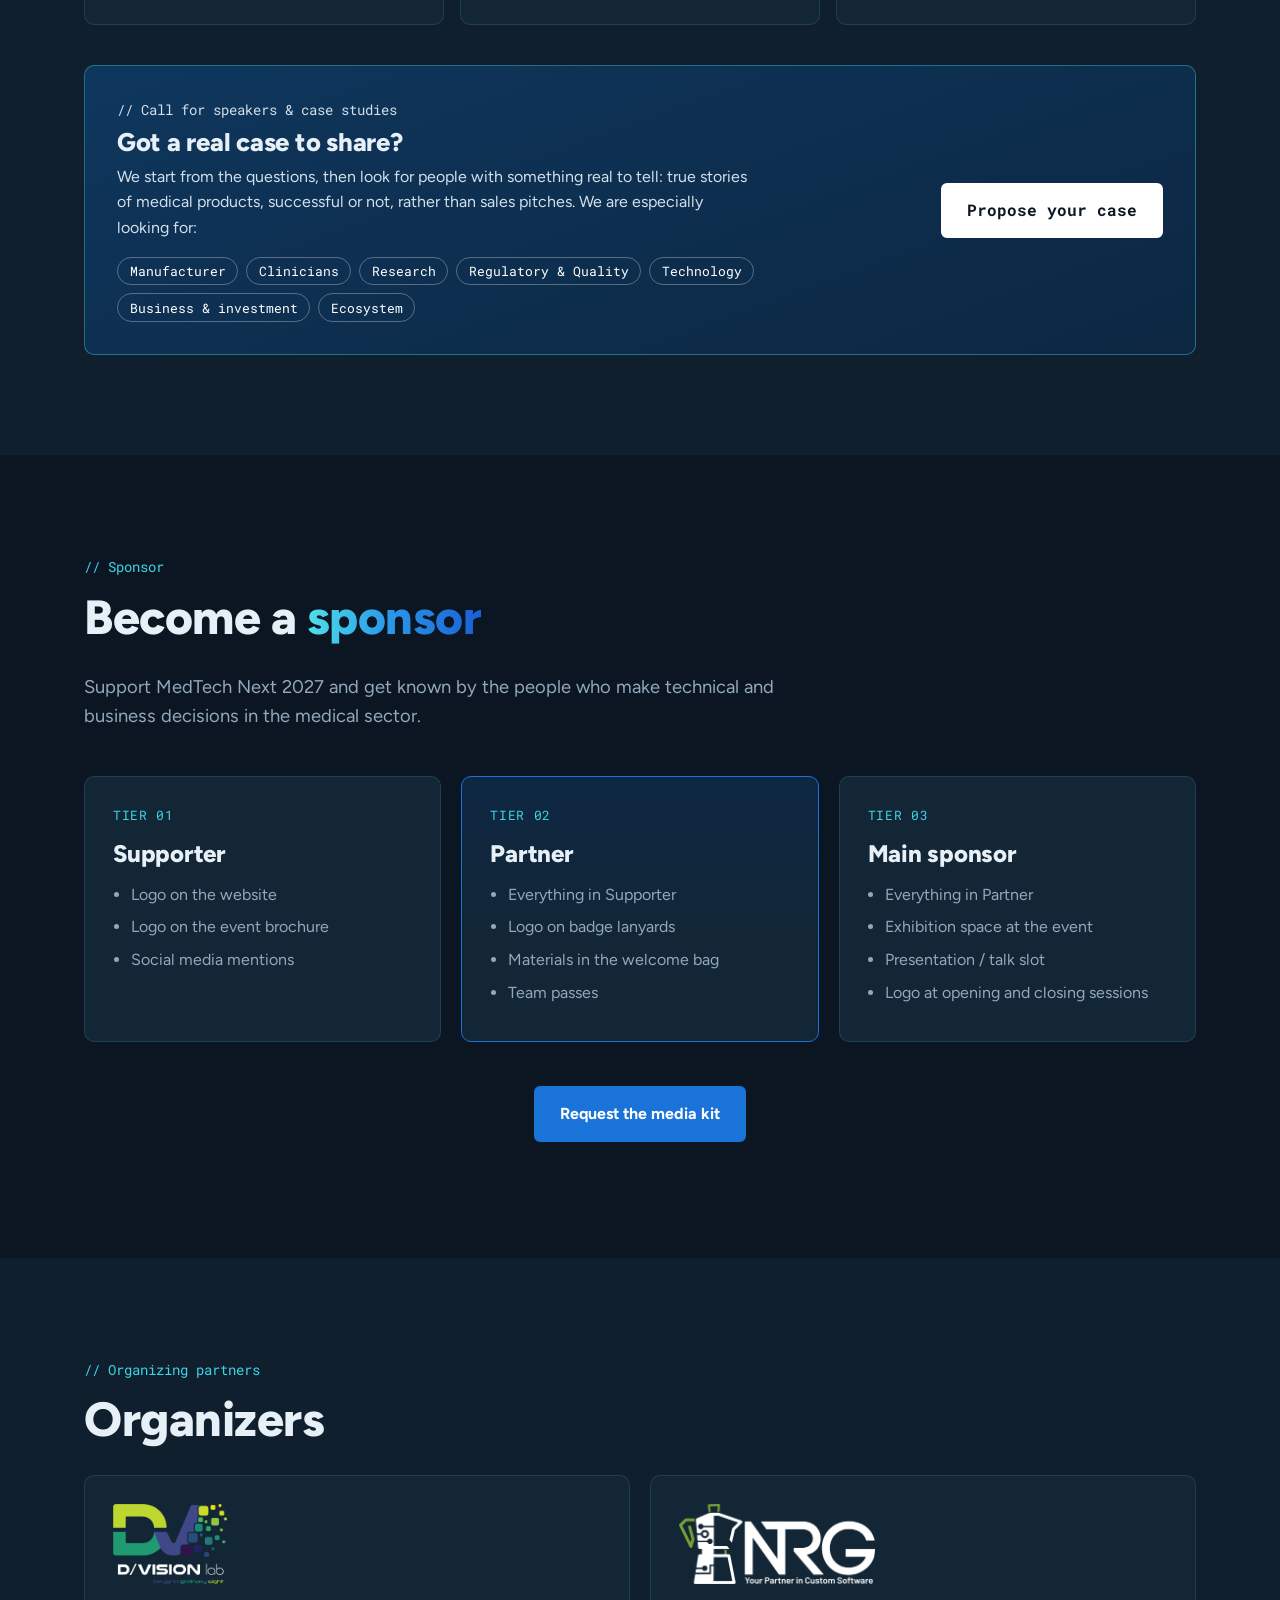
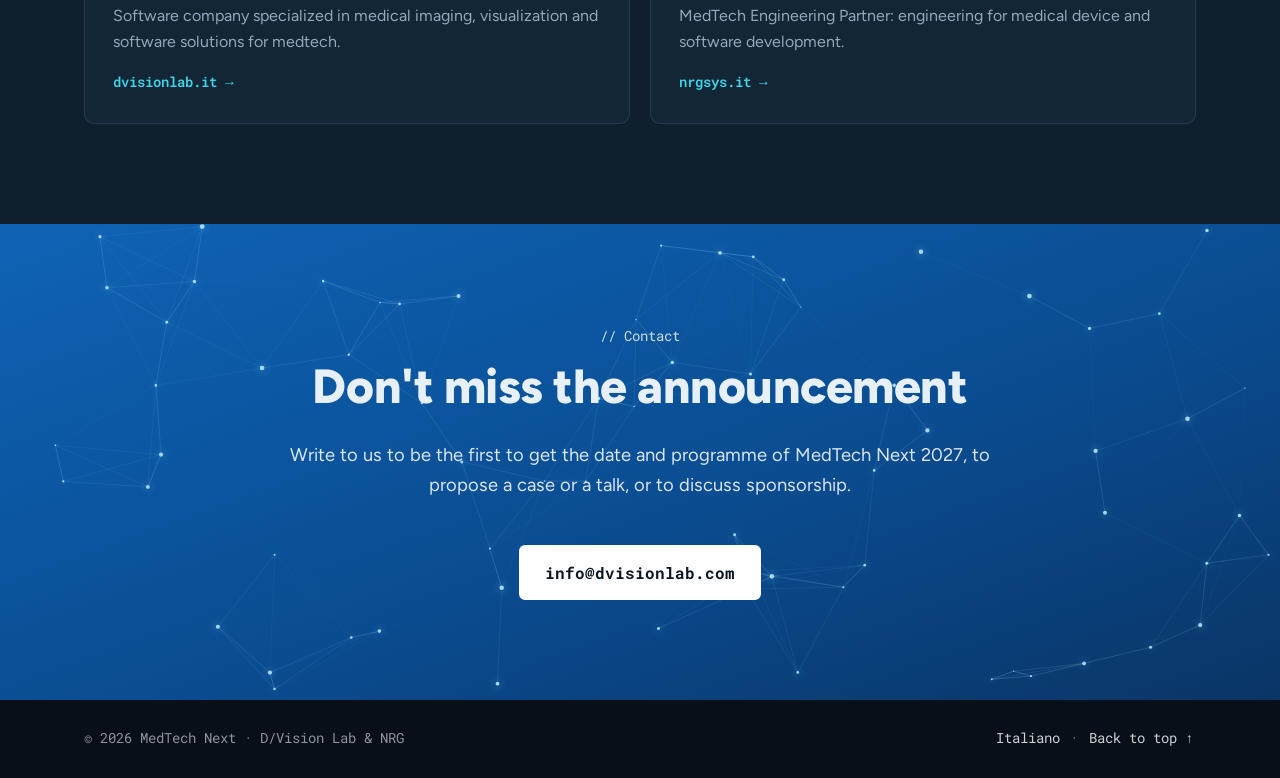
==== commit 983af9f4: "Make the network animation react to mouse and touch - The cursor acts as a virtual node: nearby dots" ====
--- a/index.html
+++ b/index.html
@@ -239,7 +239,7 @@
   <link rel="preload" as="style" href="https://fonts.googleapis.com/css2?family=Figtree:wght@400;600;700;800;900&family=Roboto+Mono:wght@400;500;700&display=swap">
   <link rel="stylesheet" href="https://fonts.googleapis.com/css2?family=Figtree:wght@400;600;700;800;900&family=Roboto+Mono:wght@400;500;700&display=swap" media="print" onload="this.media='all'">
   <noscript><link rel="stylesheet" href="https://fonts.googleapis.com/css2?family=Figtree:wght@400;600;700;800;900&family=Roboto+Mono:wght@400;500;700&display=swap"></noscript>
-  <link rel="stylesheet" href="/assets/css/style.css?v=35c4df0b">
+  <link rel="stylesheet" href="/assets/css/style.css?v=275d5c55">
 </head>
 <body>
 
@@ -609,6 +609,6 @@
     </div>
   </footer>
 
-  <script src="/assets/js/main.js?v=35c4df0b"></script>
+  <script src="/assets/js/main.js?v=275d5c55"></script>
 </body>
 </html>
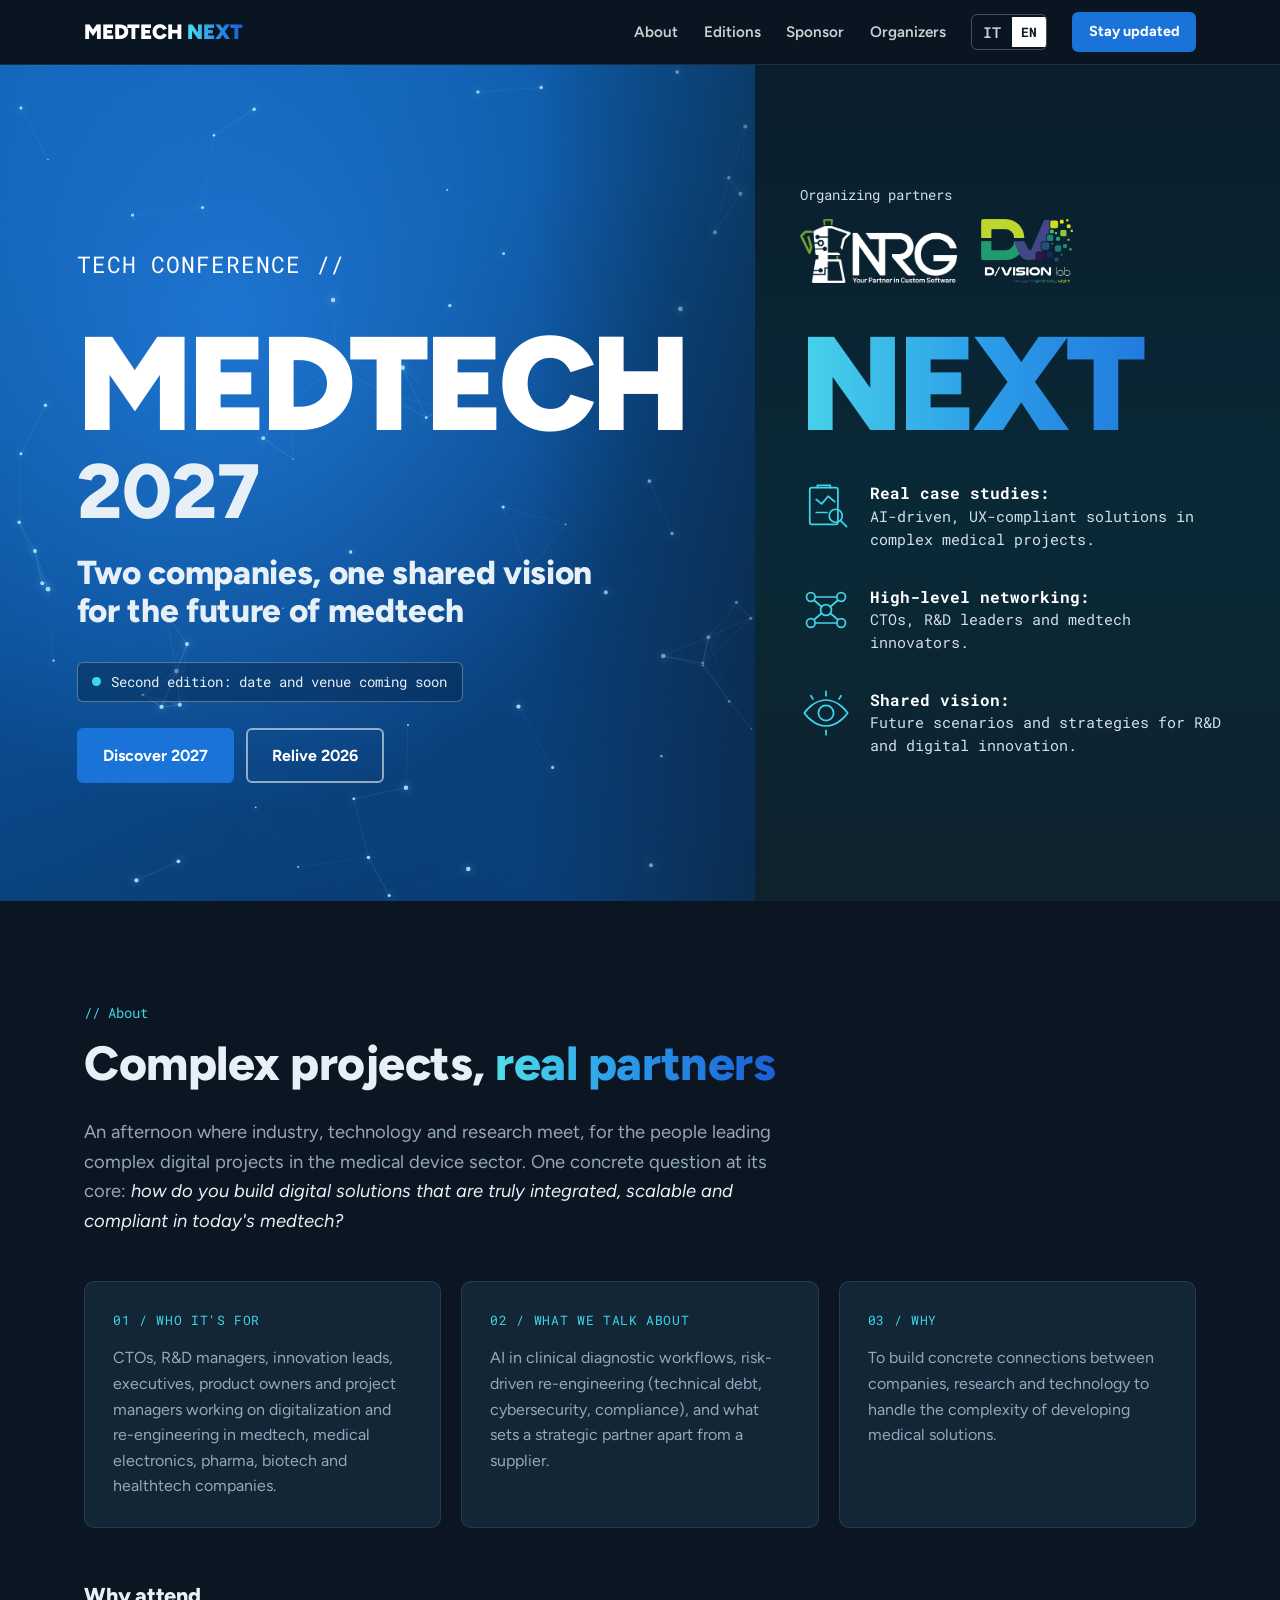
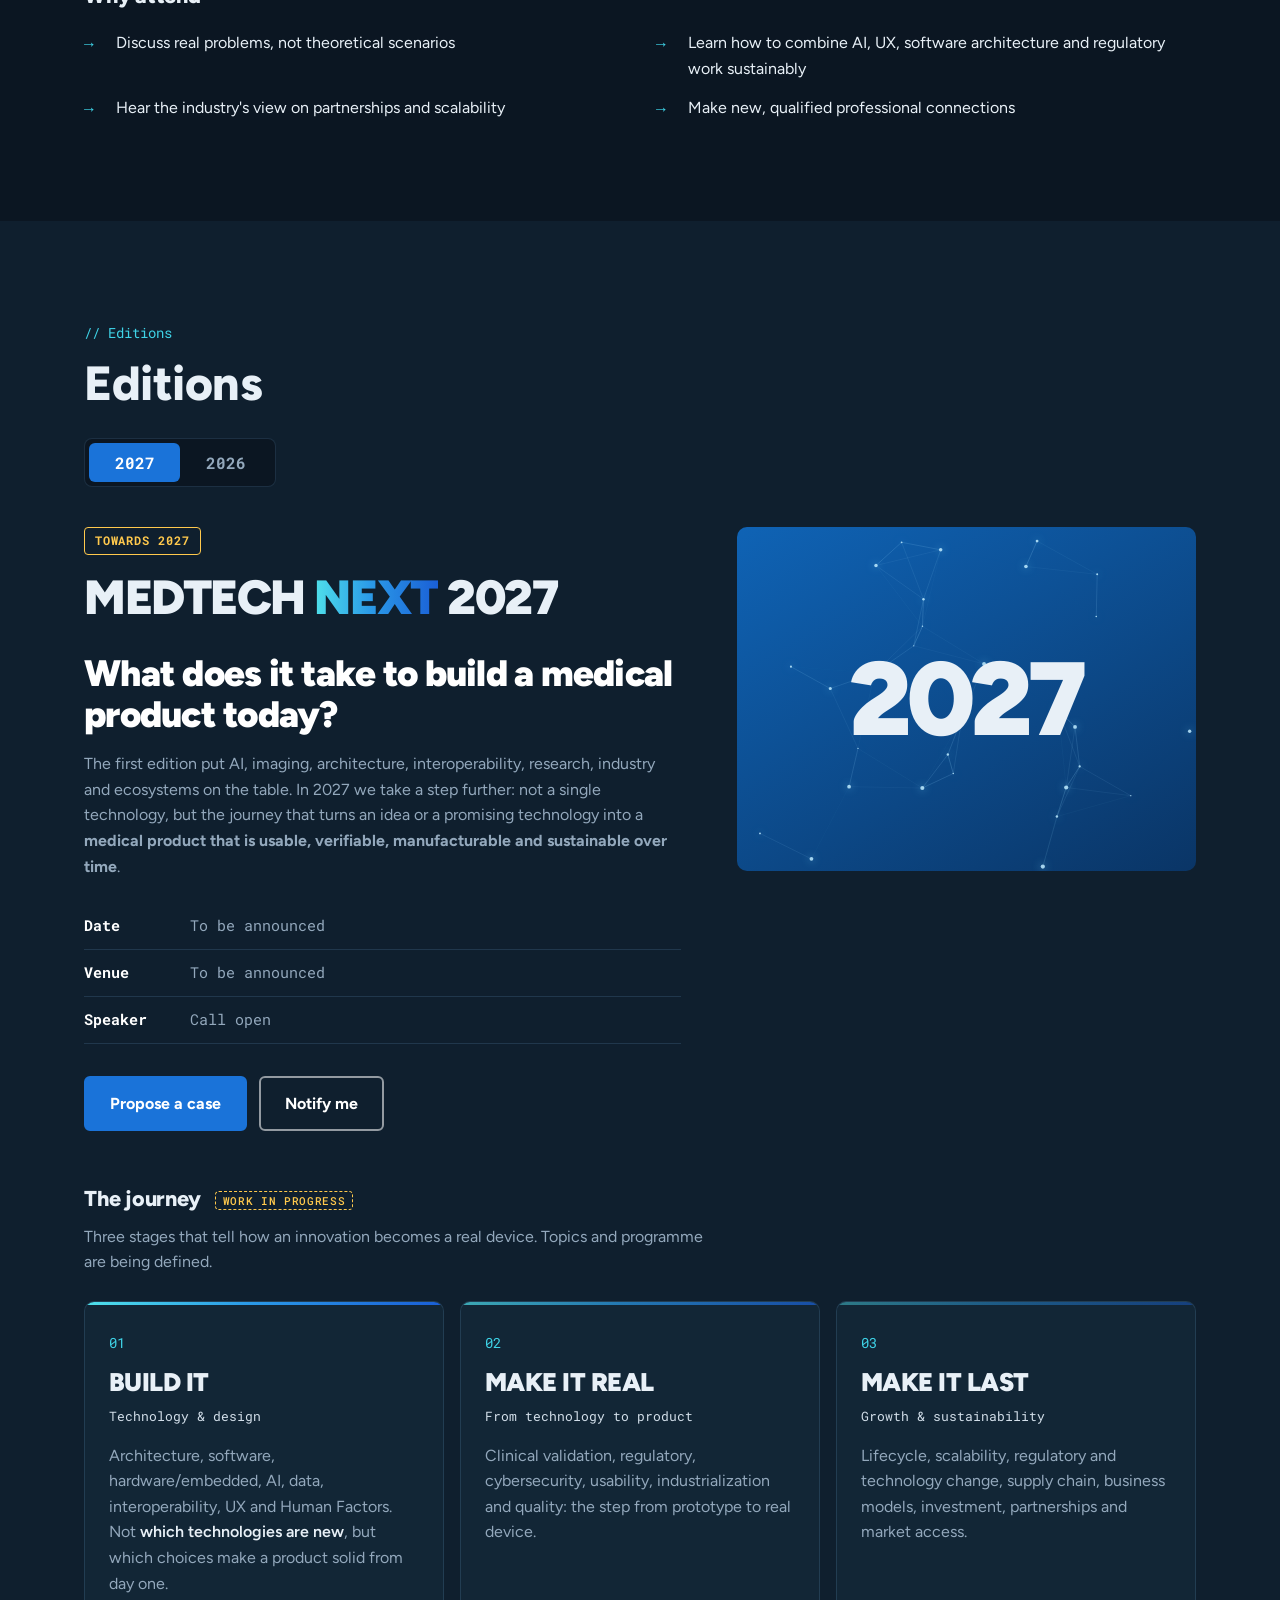
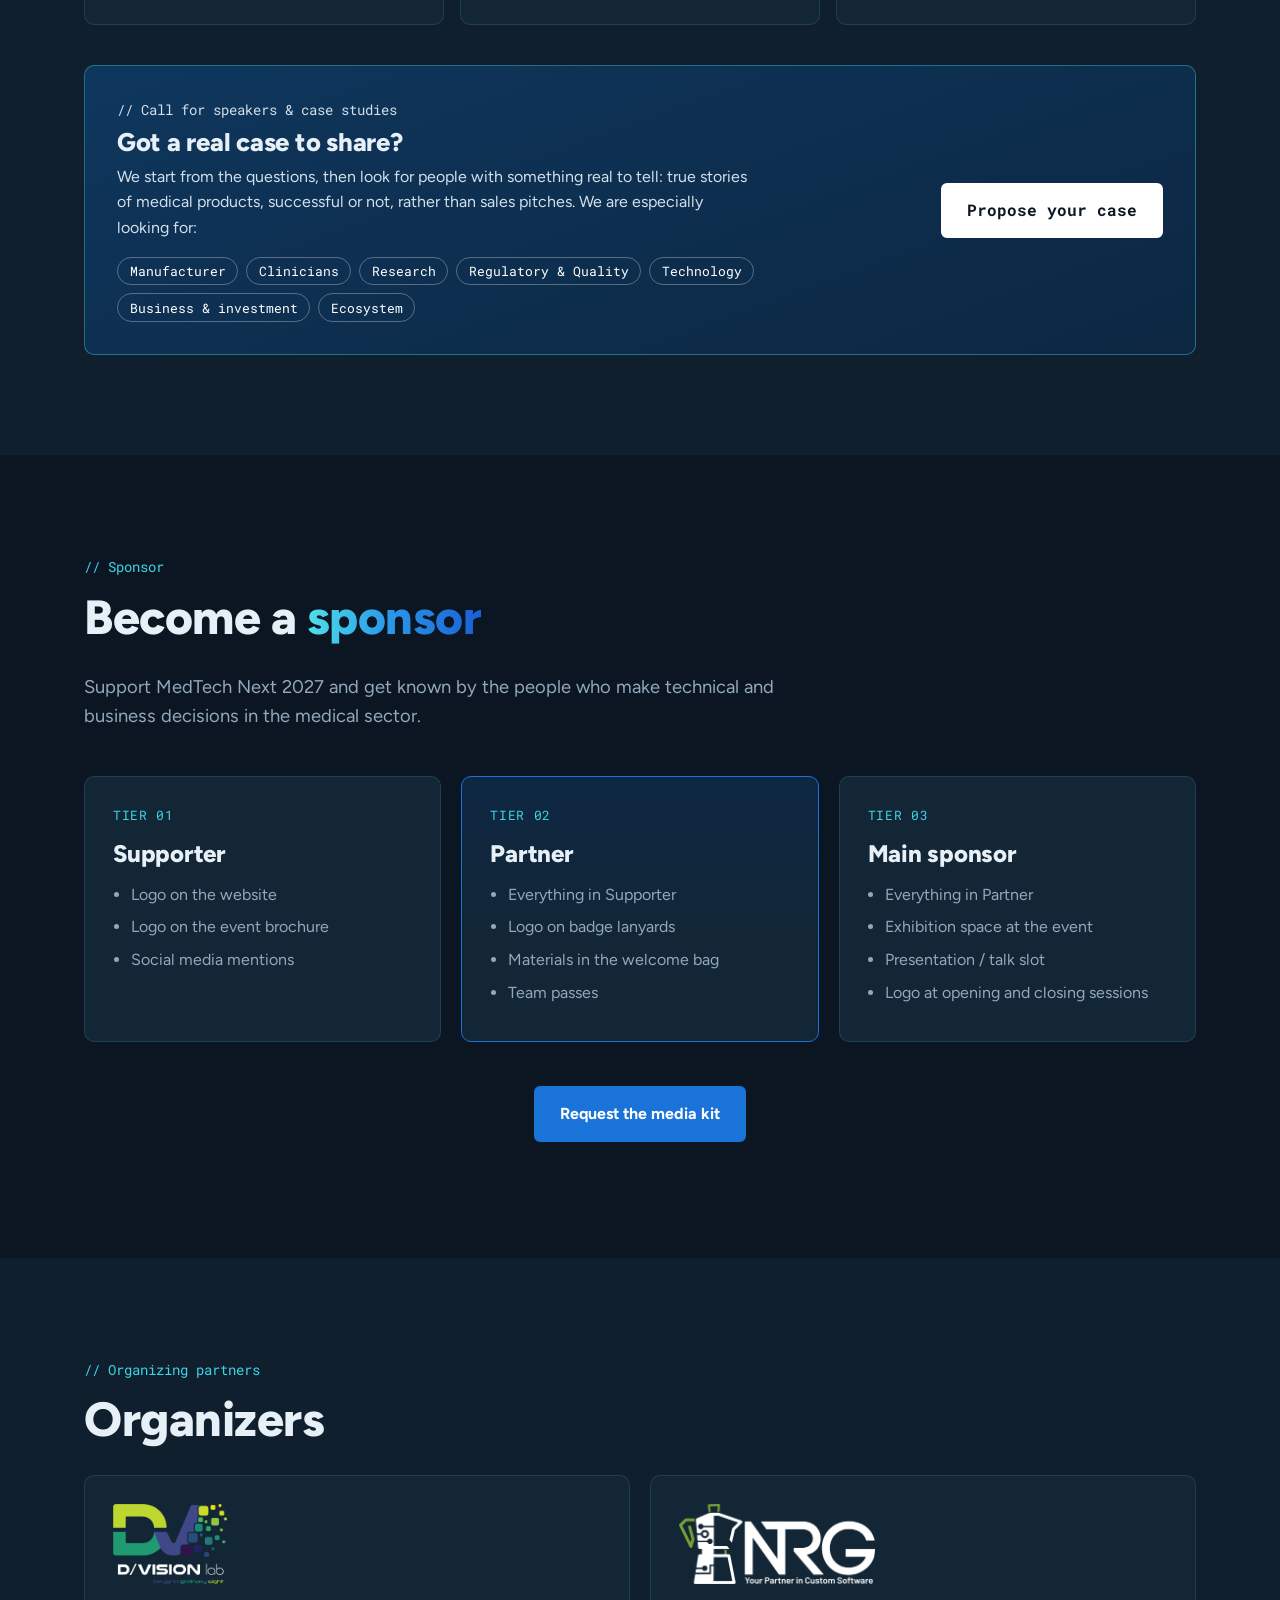
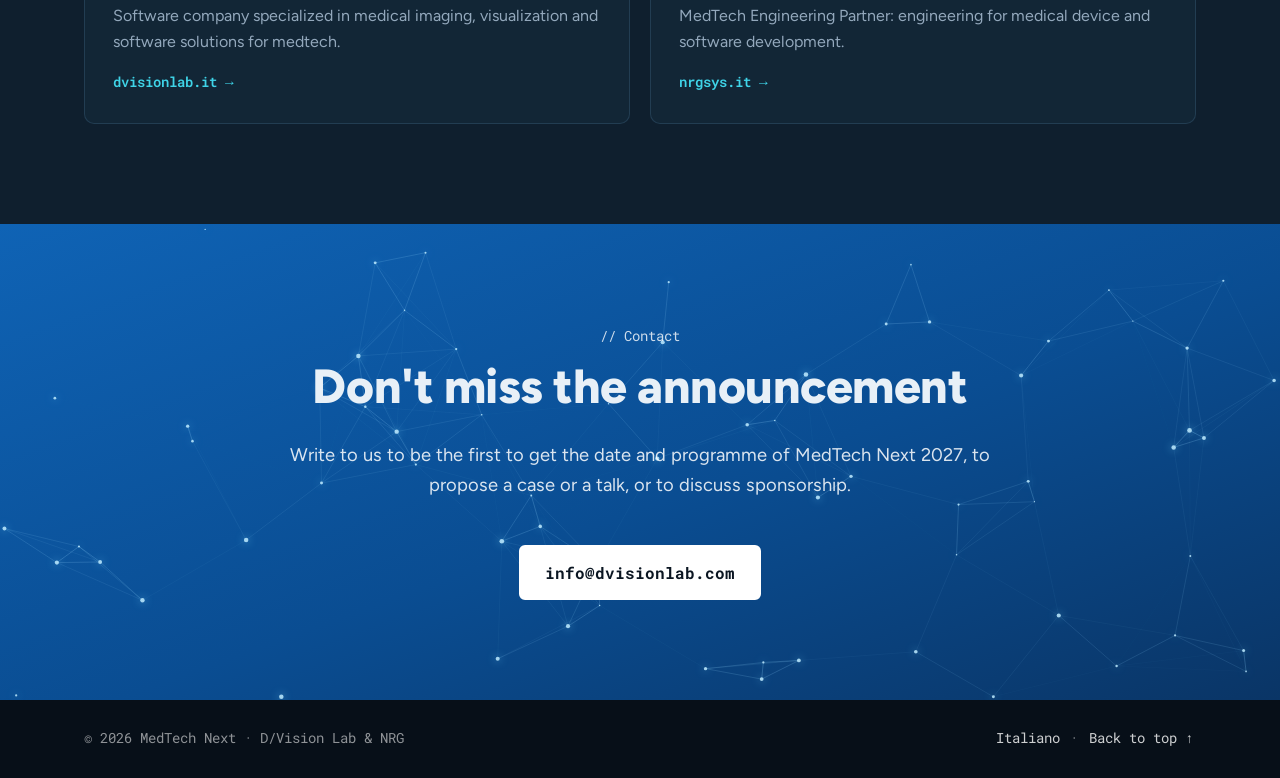
==== commit e813eb49: "Switch the site to the medtechnext.it domain - Base URL in build.py (canonical, hreflang, Open Graph" ====
--- a/index.html
+++ b/index.html
@@ -19,10 +19,10 @@
   </script>
   <title>MedTech Next | Tech conference su AI e software nel medtech</title>
   <meta name="description" content="Tech conference di D/Vision Lab e NRG per CTO e R&amp;D del medtech: cosa serve oggi per costruire un prodotto medicale. Dopo Milano 2026, torna nel 2027.">
-  <link rel="canonical" href="https://medtechnext-conf.dvisionlab.com/">
-  <link rel="alternate" hreflang="it" href="https://medtechnext-conf.dvisionlab.com/">
-  <link rel="alternate" hreflang="en" href="https://medtechnext-conf.dvisionlab.com/en/">
-  <link rel="alternate" hreflang="x-default" href="https://medtechnext-conf.dvisionlab.com/">
+  <link rel="canonical" href="https://medtechnext.it/">
+  <link rel="alternate" hreflang="it" href="https://medtechnext.it/">
+  <link rel="alternate" hreflang="en" href="https://medtechnext.it/en/">
+  <link rel="alternate" hreflang="x-default" href="https://medtechnext.it/">
   <meta name="robots" content="index, follow, max-image-preview:large">
   <meta name="author" content="D/Vision Lab &amp; NRG">
   <meta name="theme-color" content="#0b1622">
@@ -34,17 +34,17 @@
   <meta property="og:site_name" content="MedTech Next">
   <meta property="og:locale" content="it_IT">
   <meta property="og:locale:alternate" content="en_US">
-  <meta property="og:url" content="https://medtechnext-conf.dvisionlab.com/">
+  <meta property="og:url" content="https://medtechnext.it/">
   <meta property="og:title" content="MedTech Next 2027 — Cosa serve oggi per costruire un prodotto medicale?">
   <meta property="og:description" content="Due aziende, una visione condivisa per il futuro del medtech. La tech conference di D/Vision Lab e NRG torna nel 2027.">
-  <meta property="og:image" content="https://medtechnext-conf.dvisionlab.com/assets/img/og-image.jpg">
+  <meta property="og:image" content="https://medtechnext.it/assets/img/og-image.jpg">
   <meta property="og:image:width" content="1200">
   <meta property="og:image:height" content="630">
   <meta property="og:image:alt" content="MedTech Next 2027 — Tech conference di D/Vision Lab e NRG">
   <meta name="twitter:card" content="summary_large_image">
   <meta name="twitter:title" content="MedTech Next 2027 — Tech conference per il futuro del medtech">
   <meta name="twitter:description" content="What does it take to build a medical product today? La tech conference di D/Vision Lab e NRG torna nel 2027.">
-  <meta name="twitter:image" content="https://medtechnext-conf.dvisionlab.com/assets/img/og-image.jpg">
+  <meta name="twitter:image" content="https://medtechnext.it/assets/img/og-image.jpg">
 
   <script type="application/ld+json">
 {
@@ -52,8 +52,8 @@
   "@graph": [
     {
       "@type": "WebSite",
-      "@id": "https://medtechnext-conf.dvisionlab.com/#website",
-      "url": "https://medtechnext-conf.dvisionlab.com/",
+      "@id": "https://medtechnext.it/#website",
+      "url": "https://medtechnext.it/",
       "name": "MedTech Next",
       "inLanguage": [
         "it-IT",
@@ -61,60 +61,60 @@
       ],
       "publisher": [
         {
-          "@id": "https://medtechnext-conf.dvisionlab.com/#dvisionlab"
-        },
-        {
-          "@id": "https://medtechnext-conf.dvisionlab.com/#nrg"
+          "@id": "https://medtechnext.it/#dvisionlab"
+        },
+        {
+          "@id": "https://medtechnext.it/#nrg"
         }
       ]
     },
     {
       "@type": "Organization",
-      "@id": "https://medtechnext-conf.dvisionlab.com/#dvisionlab",
+      "@id": "https://medtechnext.it/#dvisionlab",
       "name": "D/Vision Lab",
       "url": "https://www.dvisionlab.it",
-      "logo": "https://medtechnext-conf.dvisionlab.com/assets/img/loghi/dvisionlab.png"
+      "logo": "https://medtechnext.it/assets/img/loghi/dvisionlab.png"
     },
     {
       "@type": "Organization",
-      "@id": "https://medtechnext-conf.dvisionlab.com/#nrg",
+      "@id": "https://medtechnext.it/#nrg",
       "name": "NRG",
       "url": "https://www.nrgsys.it/",
-      "logo": "https://medtechnext-conf.dvisionlab.com/assets/img/loghi/nrg.png"
+      "logo": "https://medtechnext.it/assets/img/loghi/nrg.png"
     },
     {
       "@type": "EventSeries",
-      "@id": "https://medtechnext-conf.dvisionlab.com/#series",
+      "@id": "https://medtechnext.it/#series",
       "name": "MedTech Next",
-      "url": "https://medtechnext-conf.dvisionlab.com/",
+      "url": "https://medtechnext.it/",
       "description": "Tech conference di D/Vision Lab e NRG per chi guida progetti digitali complessi nei dispositivi medici.",
       "organizer": [
         {
-          "@id": "https://medtechnext-conf.dvisionlab.com/#dvisionlab"
-        },
-        {
-          "@id": "https://medtechnext-conf.dvisionlab.com/#nrg"
+          "@id": "https://medtechnext.it/#dvisionlab"
+        },
+        {
+          "@id": "https://medtechnext.it/#nrg"
         }
       ]
     },
     {
       "@type": "Event",
-      "@id": "https://medtechnext-conf.dvisionlab.com/#edizione-2026",
+      "@id": "https://medtechnext.it/#edizione-2026",
       "name": "MedTech Next 2026",
       "description": "Progetti complessi, partner concreti: un pomeriggio di confronto tra industria, tecnologia e ricerca su AI nei flussi diagnostici, re-ingegnerizzazione guidata dal rischio e partnership nel medtech.",
-      "url": "https://medtechnext-conf.dvisionlab.com/#edizione-2026",
+      "url": "https://medtechnext.it/#edizione-2026",
       "startDate": "2026-06-11T15:00:00+02:00",
       "endDate": "2026-06-11T18:00:00+02:00",
       "eventStatus": "https://schema.org/EventScheduled",
       "eventAttendanceMode": "https://schema.org/OfflineEventAttendanceMode",
       "inLanguage": "it-IT",
       "image": [
-        "https://medtechnext-conf.dvisionlab.com/assets/img/2026/gallery/gruppo.webp",
-        "https://medtechnext-conf.dvisionlab.com/assets/img/2026/gallery/sala.webp",
-        "https://medtechnext-conf.dvisionlab.com/assets/img/2026/locandina.jpg"
+        "https://medtechnext.it/assets/img/2026/gallery/gruppo.webp",
+        "https://medtechnext.it/assets/img/2026/gallery/sala.webp",
+        "https://medtechnext.it/assets/img/2026/locandina.jpg"
       ],
       "superEvent": {
-        "@id": "https://medtechnext-conf.dvisionlab.com/#series"
+        "@id": "https://medtechnext.it/#series"
       },
       "location": {
         "@type": "Place",
@@ -130,10 +130,10 @@
       },
       "organizer": [
         {
-          "@id": "https://medtechnext-conf.dvisionlab.com/#dvisionlab"
-        },
-        {
-          "@id": "https://medtechnext-conf.dvisionlab.com/#nrg"
+          "@id": "https://medtechnext.it/#dvisionlab"
+        },
+        {
+          "@id": "https://medtechnext.it/#nrg"
         }
       ],
       "sponsor": [
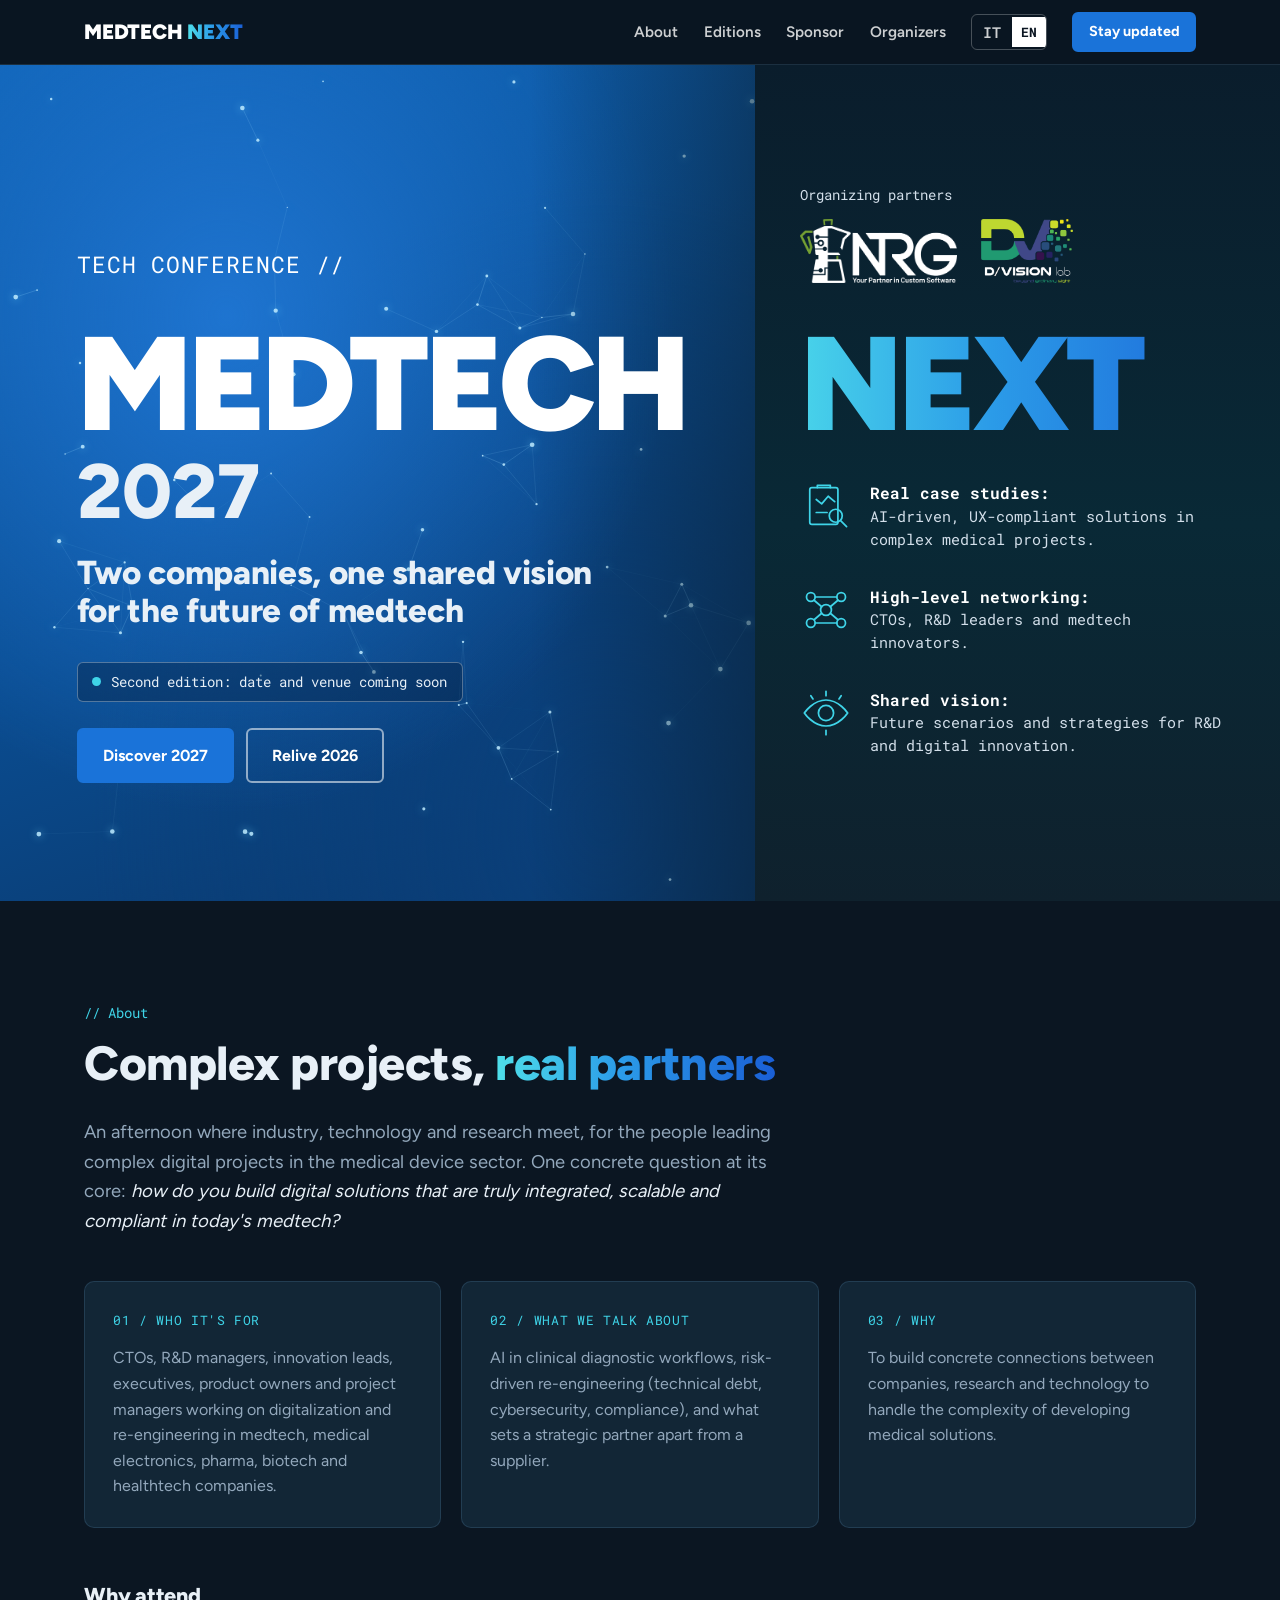
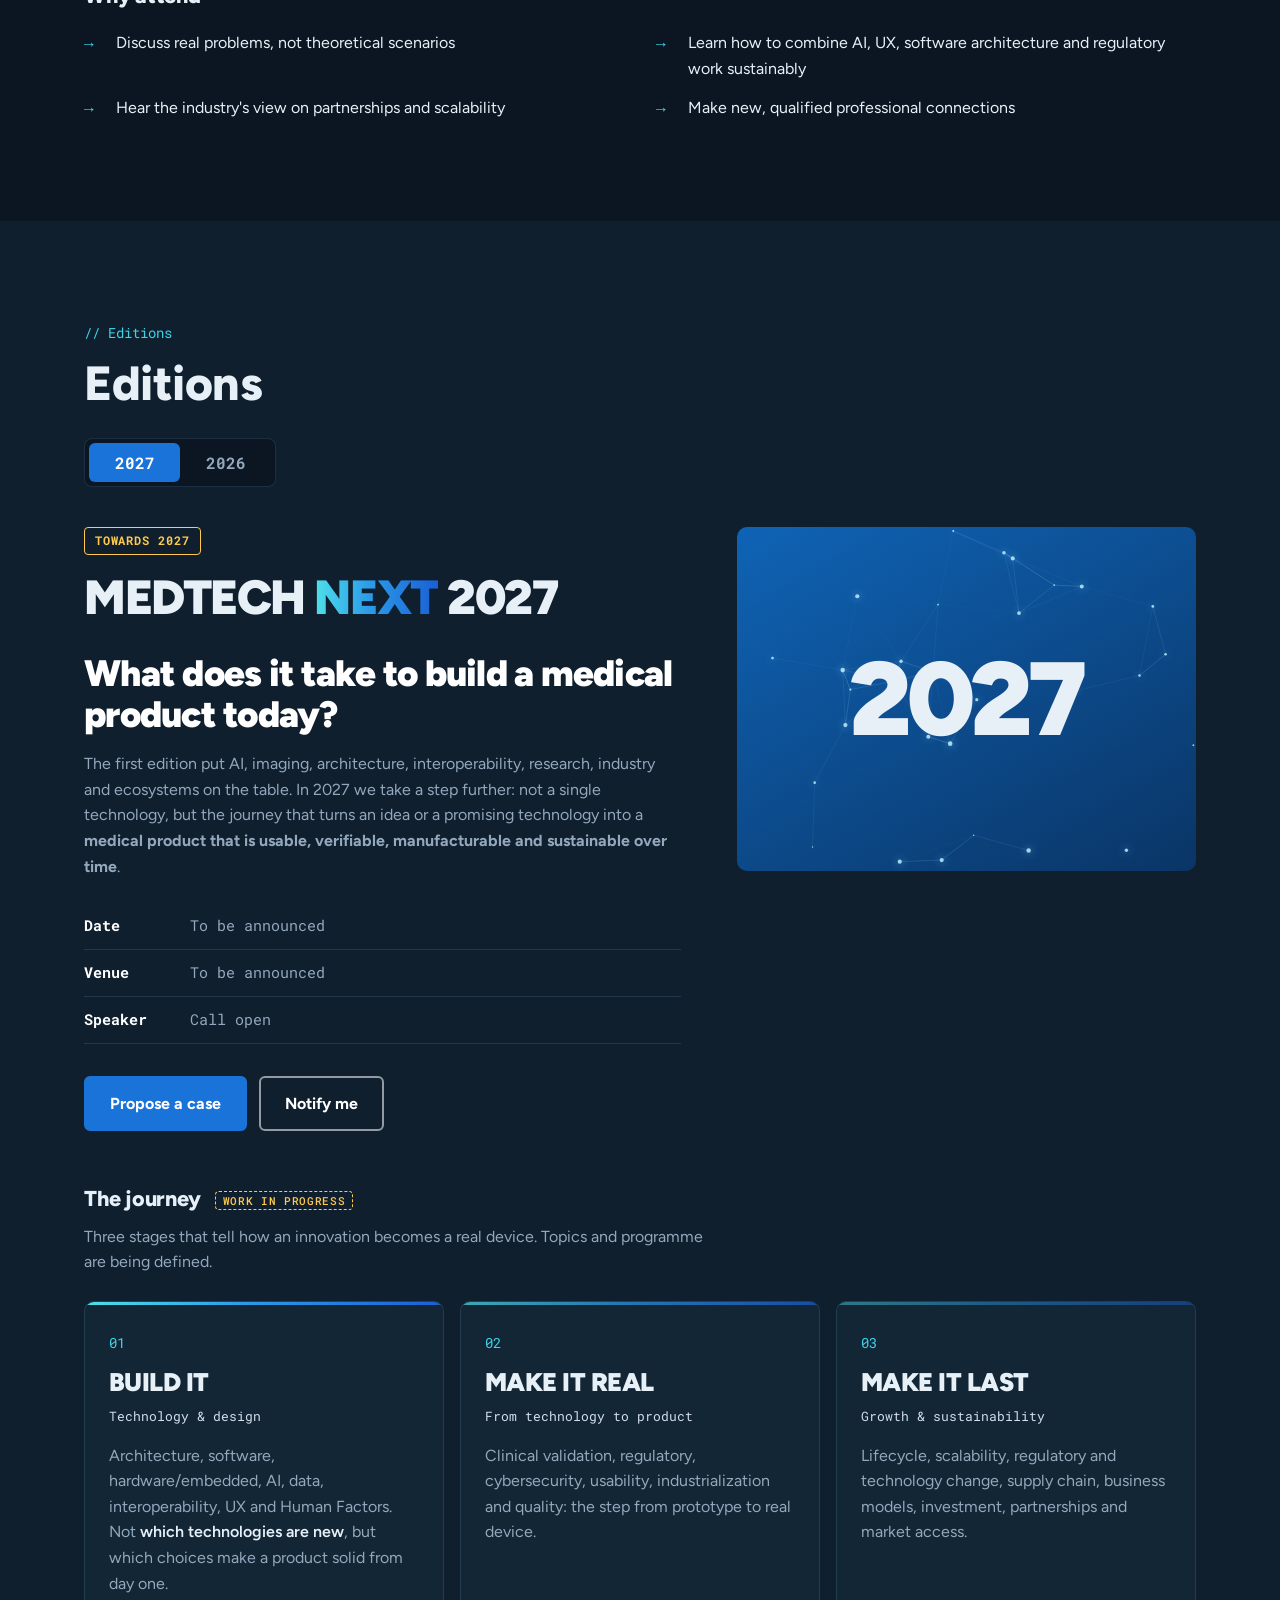
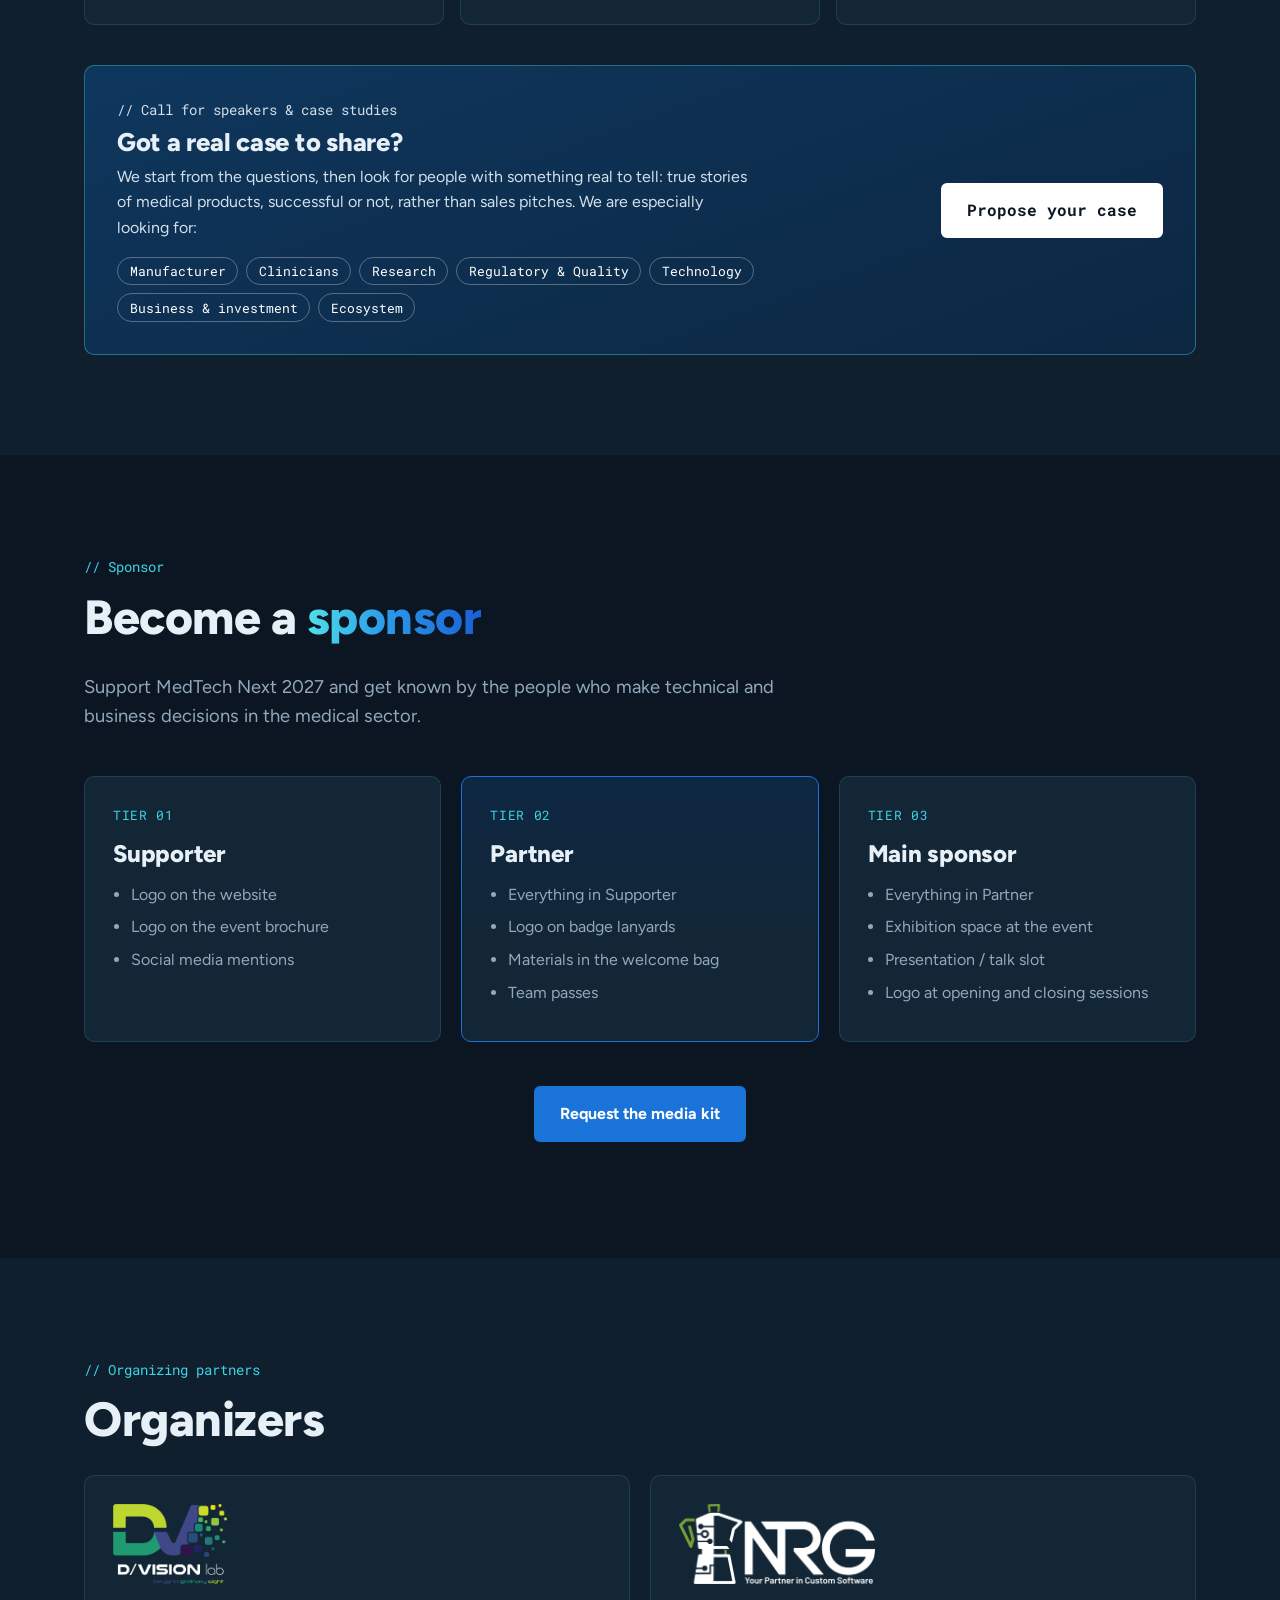
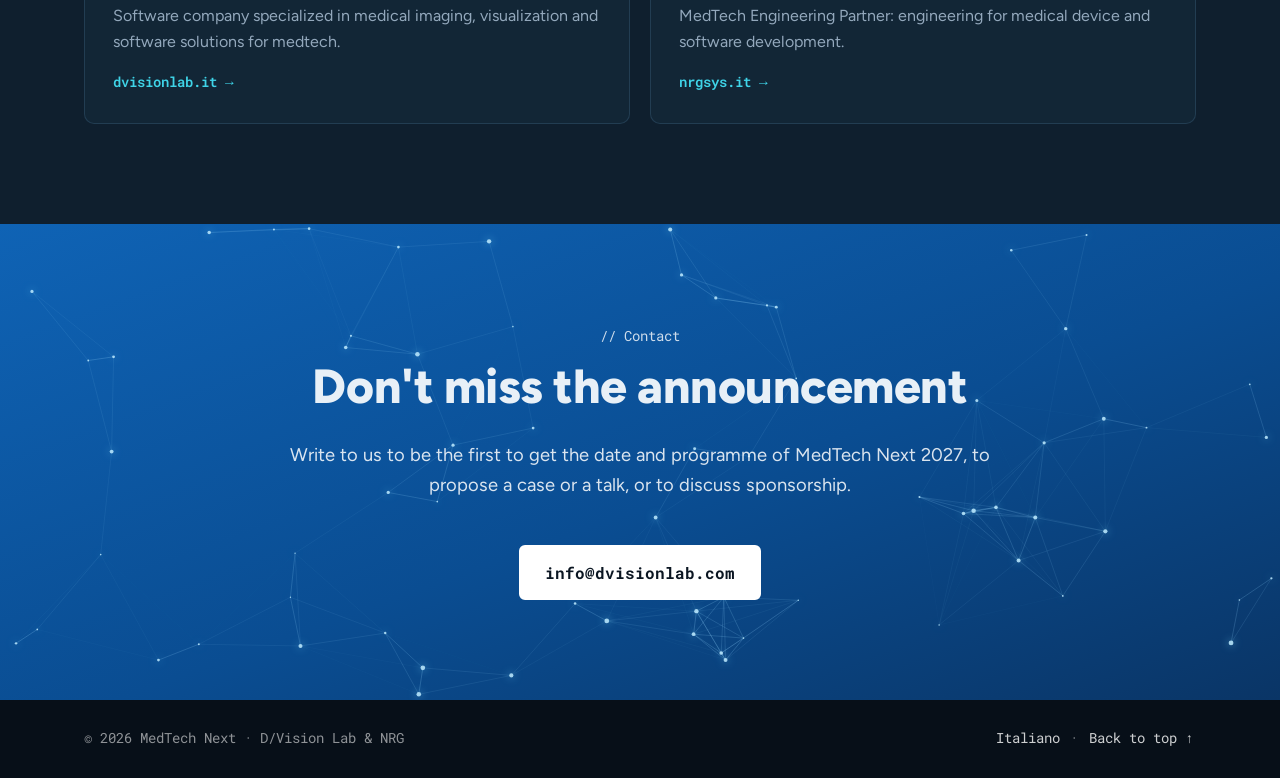
==== commit 020d2174: "SEO and indexing: titles, structured data, icons, self-hosted fonts - Titles and descriptions with t" ====
--- a/index.html
+++ b/index.html
@@ -17,8 +17,8 @@
       } catch (e) {}
     })();
   </script>
-  <title>MedTech Next | Tech conference su AI e software nel medtech</title>
-  <meta name="description" content="Tech conference di D/Vision Lab e NRG per CTO e R&amp;D del medtech: cosa serve oggi per costruire un prodotto medicale. Dopo Milano 2026, torna nel 2027.">
+  <title>MedTech Next — Conferenza medtech | Milano 2026, torna nel 2027</title>
+  <meta name="description" content="Conferenza medtech di D/Vision Lab e NRG per CTO e R&amp;D: prima edizione a Milano (giugno 2026), torna nel 2027. Cosa serve per costruire un prodotto medicale?">
   <link rel="canonical" href="https://medtechnext.it/">
   <link rel="alternate" hreflang="it" href="https://medtechnext.it/">
   <link rel="alternate" hreflang="en" href="https://medtechnext.it/en/">
@@ -26,9 +26,11 @@
   <meta name="robots" content="index, follow, max-image-preview:large">
   <meta name="author" content="D/Vision Lab &amp; NRG">
   <meta name="theme-color" content="#0b1622">
-  <link rel="icon" href="/favicon.svg" type="image/svg+xml">
+  <link rel="icon" href="/favicon.ico" sizes="48x48">
+  <link rel="icon" href="/favicon.svg" type="image/svg+xml" sizes="any">
   <link rel="icon" href="/favicon-32.png" type="image/png" sizes="32x32">
   <link rel="apple-touch-icon" href="/apple-touch-icon.png">
+  <link rel="manifest" href="/site.webmanifest">
 
   <meta property="og:type" content="website">
   <meta property="og:site_name" content="MedTech Next">
@@ -38,6 +40,7 @@
   <meta property="og:title" content="MedTech Next 2027 — Cosa serve oggi per costruire un prodotto medicale?">
   <meta property="og:description" content="Due aziende, una visione condivisa per il futuro del medtech. La tech conference di D/Vision Lab e NRG torna nel 2027.">
   <meta property="og:image" content="https://medtechnext.it/assets/img/og-image.jpg">
+  <meta property="og:image:type" content="image/jpeg">
   <meta property="og:image:width" content="1200">
   <meta property="og:image:height" content="630">
   <meta property="og:image:alt" content="MedTech Next 2027 — Tech conference di D/Vision Lab e NRG">
@@ -45,6 +48,7 @@
   <meta name="twitter:title" content="MedTech Next 2027 — Tech conference per il futuro del medtech">
   <meta name="twitter:description" content="What does it take to build a medical product today? La tech conference di D/Vision Lab e NRG torna nel 2027.">
   <meta name="twitter:image" content="https://medtechnext.it/assets/img/og-image.jpg">
+  <meta name="twitter:image:alt" content="MedTech Next 2027 — Tech conference di D/Vision Lab e NRG">
 
   <script type="application/ld+json">
 {
@@ -73,14 +77,29 @@
       "@id": "https://medtechnext.it/#dvisionlab",
       "name": "D/Vision Lab",
       "url": "https://www.dvisionlab.it",
-      "logo": "https://medtechnext.it/assets/img/loghi/dvisionlab.png"
+      "logo": "https://medtechnext.it/assets/img/loghi/dvisionlab.png",
+      "sameAs": [
+        "https://www.linkedin.com/company/dvisionlab"
+      ],
+      "contactPoint": {
+        "@type": "ContactPoint",
+        "email": "info@dvisionlab.com",
+        "contactType": "customer service",
+        "availableLanguage": [
+          "it",
+          "en"
+        ]
+      }
     },
     {
       "@type": "Organization",
       "@id": "https://medtechnext.it/#nrg",
       "name": "NRG",
       "url": "https://www.nrgsys.it/",
-      "logo": "https://medtechnext.it/assets/img/loghi/nrg.png"
+      "logo": "https://medtechnext.it/assets/img/loghi/nrg.png",
+      "sameAs": [
+        "https://www.linkedin.com/company/nrgsys"
+      ]
     },
     {
       "@type": "EventSeries",
@@ -234,12 +253,9 @@
 }
   </script>
 
-  <link rel="preconnect" href="https://fonts.googleapis.com">
-  <link rel="preconnect" href="https://fonts.gstatic.com" crossorigin>
-  <link rel="preload" as="style" href="https://fonts.googleapis.com/css2?family=Figtree:wght@400;600;700;800;900&family=Roboto+Mono:wght@400;500;700&display=swap">
-  <link rel="stylesheet" href="https://fonts.googleapis.com/css2?family=Figtree:wght@400;600;700;800;900&family=Roboto+Mono:wght@400;500;700&display=swap" media="print" onload="this.media='all'">
-  <noscript><link rel="stylesheet" href="https://fonts.googleapis.com/css2?family=Figtree:wght@400;600;700;800;900&family=Roboto+Mono:wght@400;500;700&display=swap"></noscript>
-  <link rel="stylesheet" href="/assets/css/style.css?v=275d5c55">
+  <link rel="preload" href="/assets/fonts/figtree-latin.woff2" as="font" type="font/woff2" crossorigin>
+  <link rel="preload" href="/assets/fonts/roboto-mono-latin.woff2" as="font" type="font/woff2" crossorigin>
+  <link rel="stylesheet" href="/assets/css/style.css?v=068e3966">
 </head>
 <body>
 
@@ -278,7 +294,7 @@
         </div>
       </div>
 
-      <h1 class="wordmark"><span class="hero-l">MEDTECH</span> <span class="hero-r grad">NEXT</span></h1>
+      <h1 class="wordmark"><span class="hero-l">MEDTECH</span> <span class="hero-r grad">NEXT</span><span class="sr-only"> — conferenza medtech di D/Vision Lab e NRG, Milano 2026, seconda edizione nel 2027</span></h1>
 
       <div class="hero-l hero-content">
         <p class="year">2027</p>
@@ -609,6 +625,6 @@
     </div>
   </footer>
 
-  <script src="/assets/js/main.js?v=275d5c55"></script>
+  <script src="/assets/js/main.js?v=068e3966"></script>
 </body>
 </html>
--- a/assets/css/style.css
+++ b/assets/css/style.css
@@ -1,4 +1,16 @@
 /* Palette ispirata alla locandina MedTech Next 2026 */
+/* Font ospitati sul sito (nessuna richiesta a Google Fonts): vedi assets/fonts/README.md */
+@font-face {
+  font-family: 'Figtree'; font-style: normal; font-weight: 400 900; font-display: swap;
+  src: url('/assets/fonts/figtree-latin.woff2') format('woff2');
+  unicode-range: U+0000-00FF, U+0131, U+0152-0153, U+02BB-02BC, U+02C6, U+02DA, U+02DC, U+0304, U+0308, U+0329, U+2000-206F, U+20AC, U+2122, U+2191, U+2193, U+2212, U+2215, U+FEFF, U+FFFD;
+}
+@font-face {
+  font-family: 'Roboto Mono'; font-style: normal; font-weight: 400 700; font-display: swap;
+  src: url('/assets/fonts/roboto-mono-latin.woff2') format('woff2');
+  unicode-range: U+0000-00FF, U+0131, U+0152-0153, U+02BB-02BC, U+02C6, U+02DA, U+02DC, U+0304, U+0308, U+0329, U+2000-206F, U+20AC, U+2122, U+2191, U+2193, U+2212, U+2215, U+FEFF, U+FFFD;
+}
+
 :root {
   --ink: #0b1622;        /* sfondo principale (pannello scuro locandina) */
   --ink-2: #0f1f2e;      /* sfondo alternato */
@@ -341,3 +353,6 @@
   .lang-switch { align-self: flex-start; }
   .footer-links { display: block; }
 }
+
+/* Testo per motori di ricerca e screen reader, non visibile */
+.sr-only { position: absolute; width: 1px; height: 1px; margin: -1px; padding: 0; overflow: hidden; clip: rect(0 0 0 0); white-space: nowrap; border: 0; }
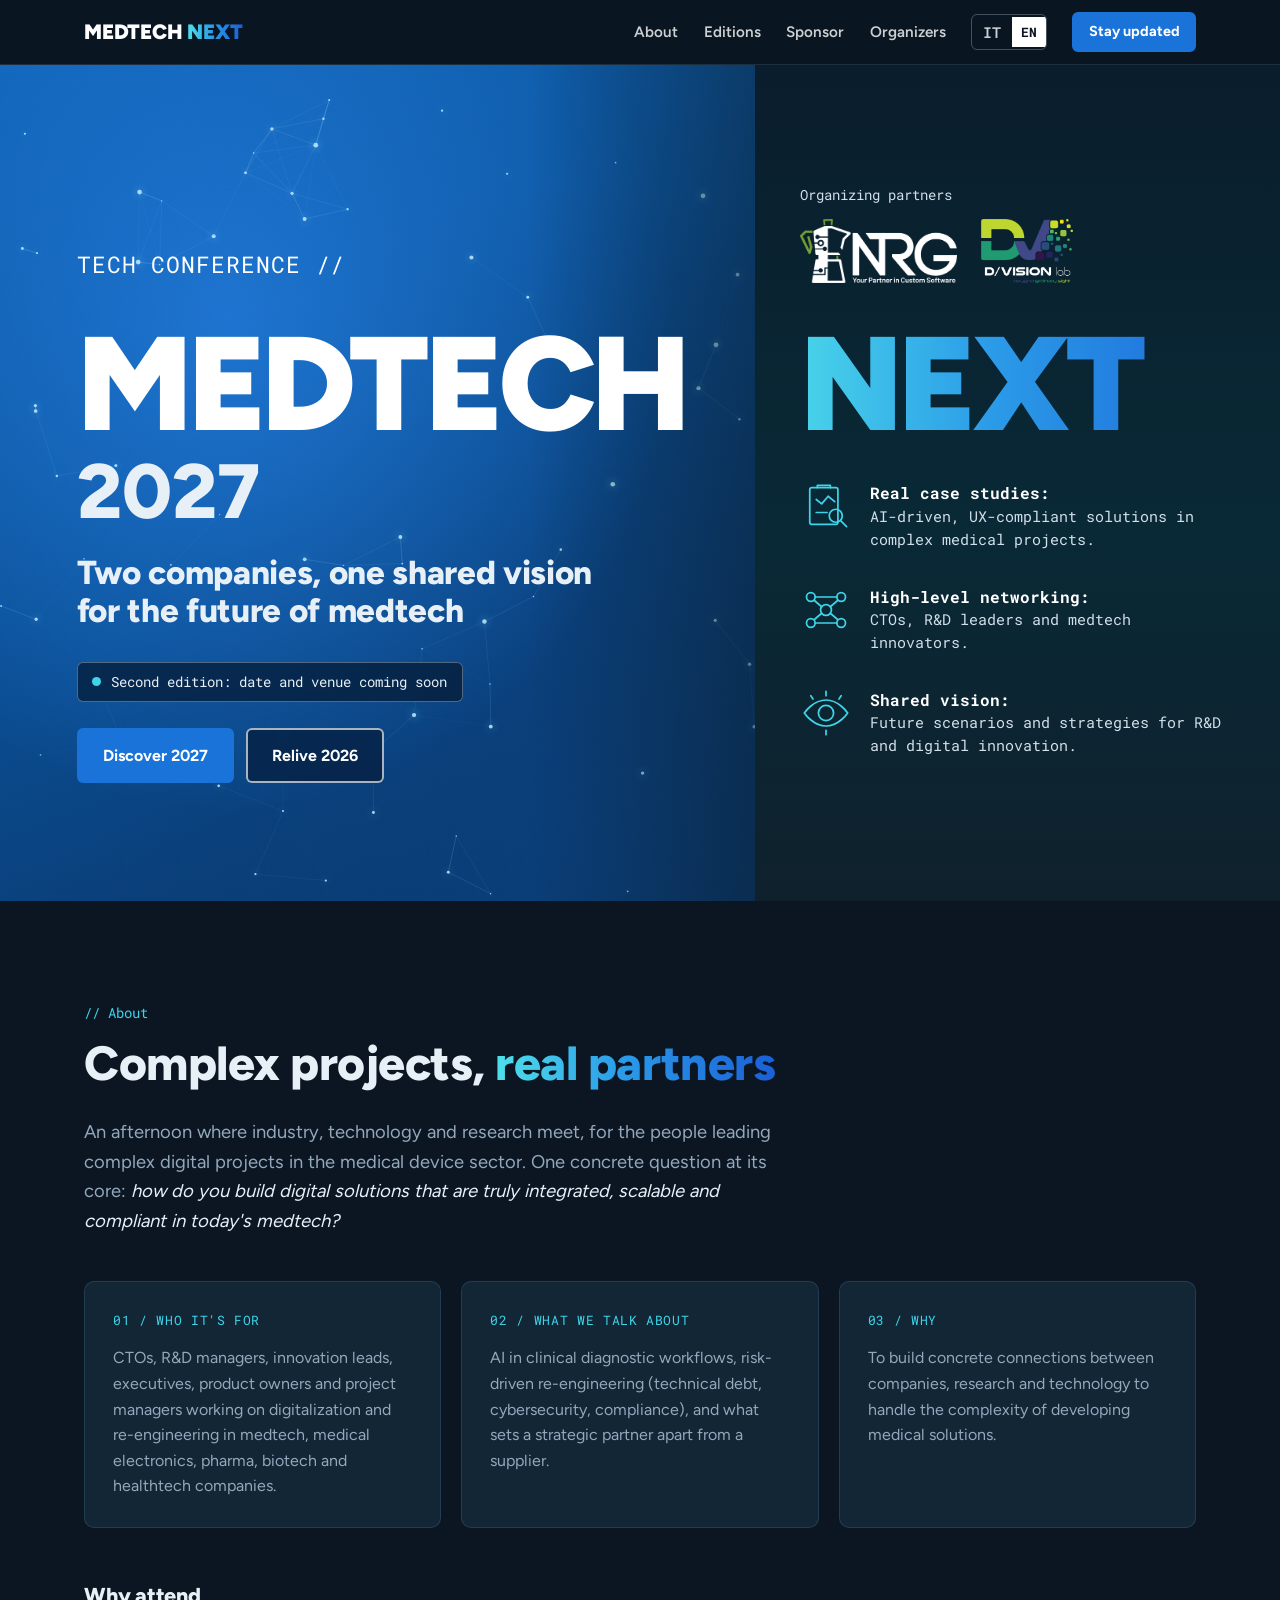
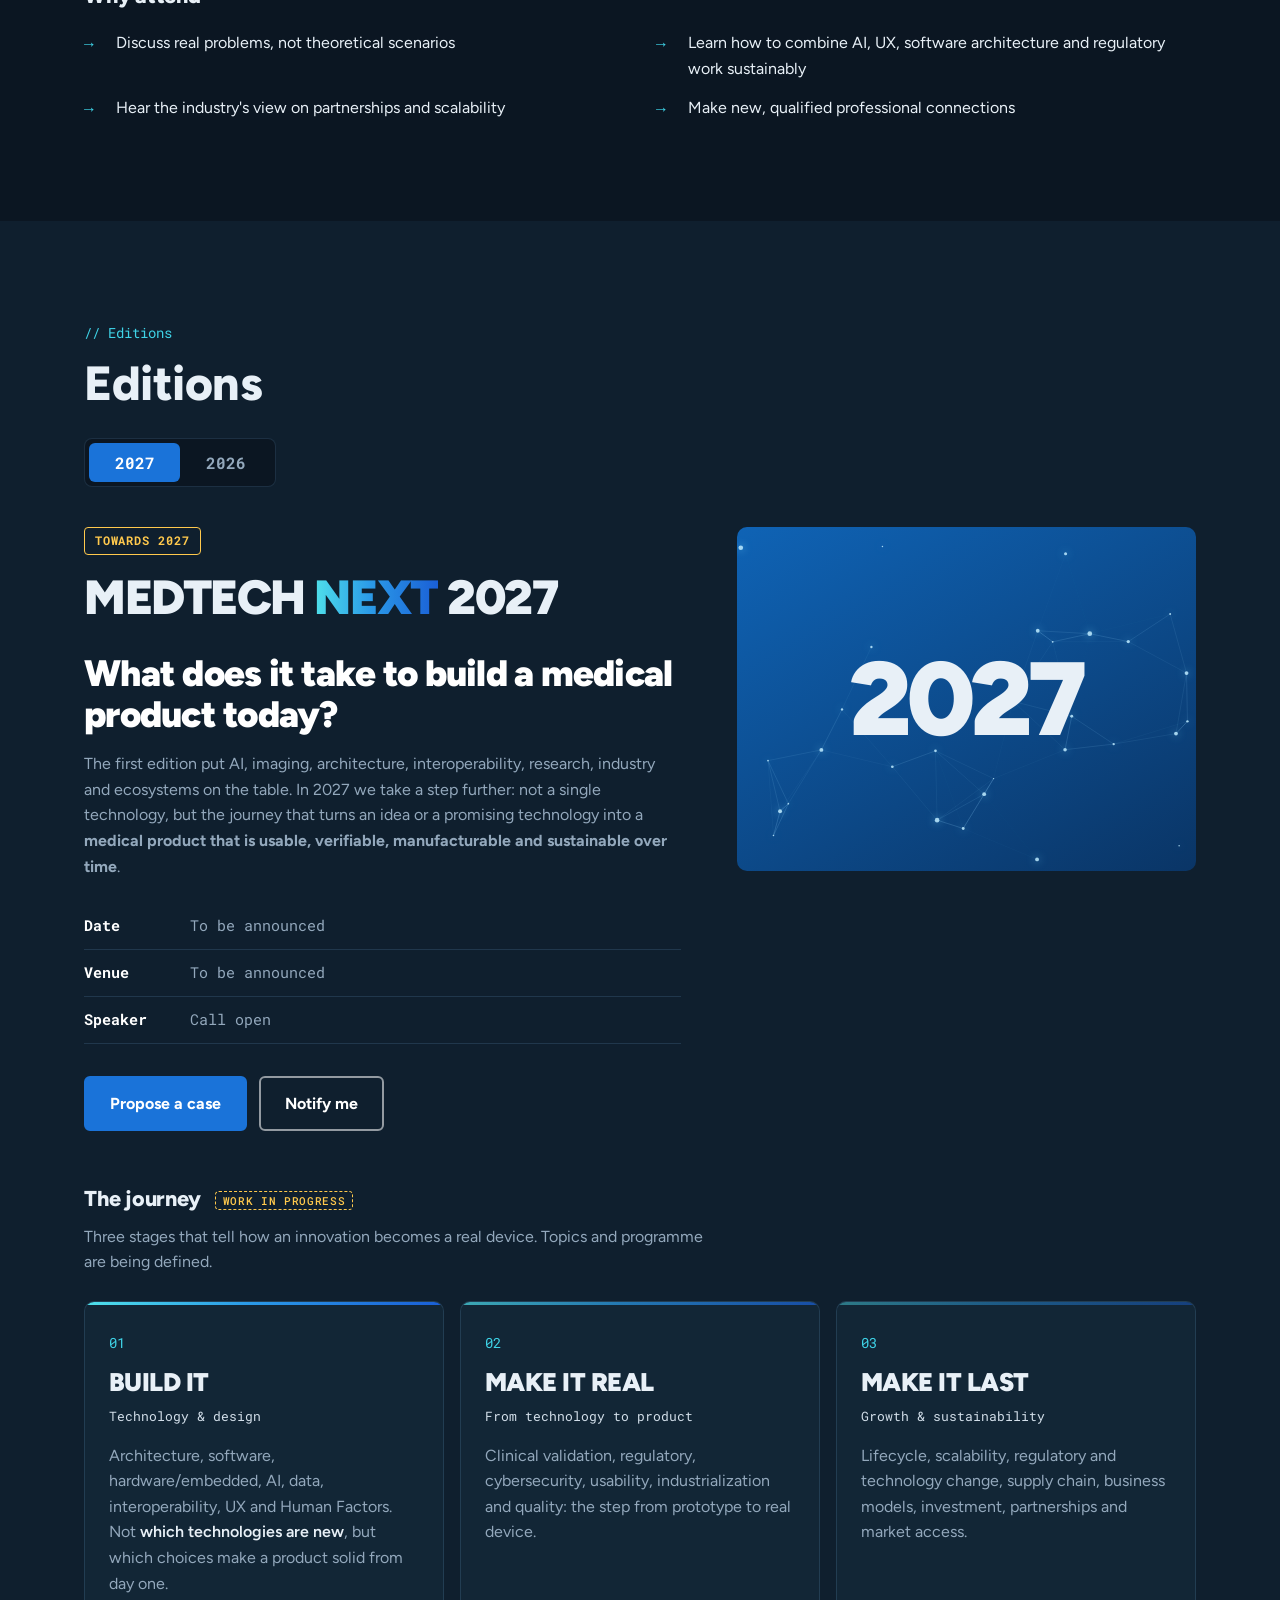
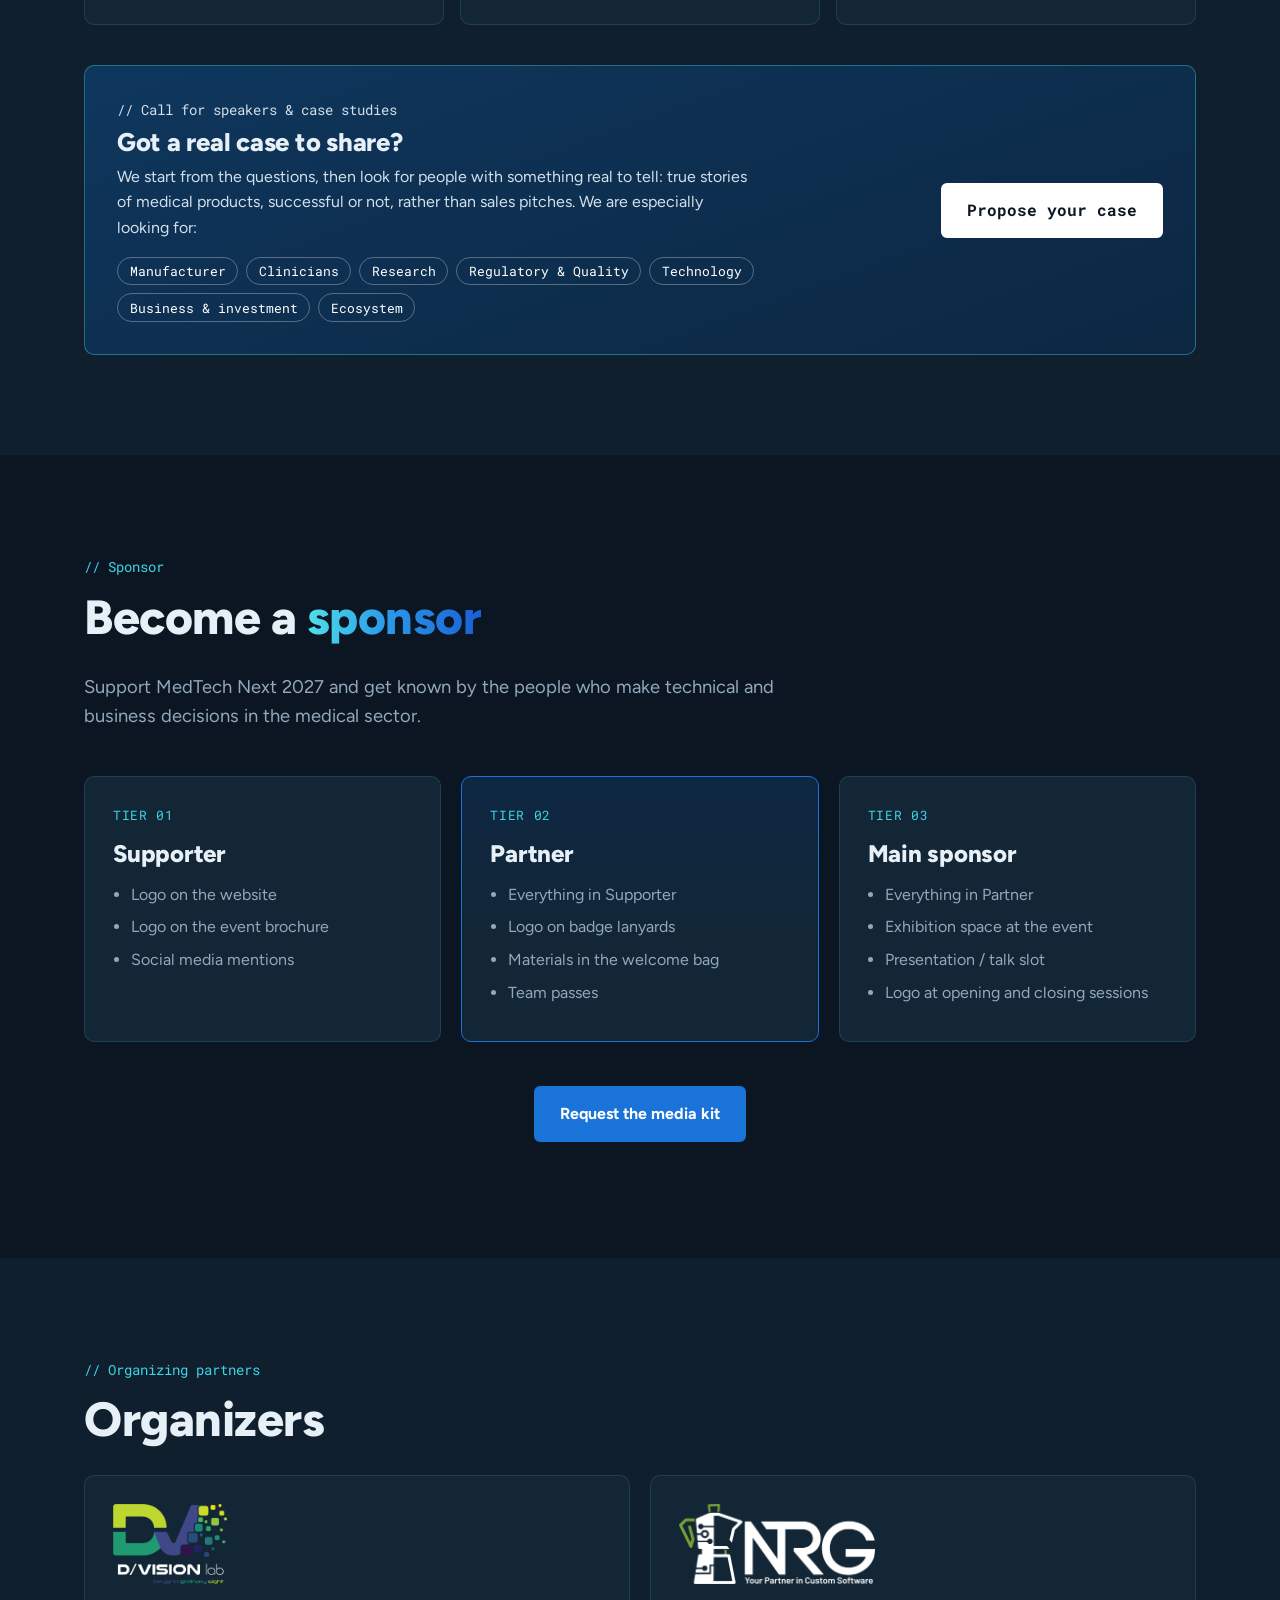
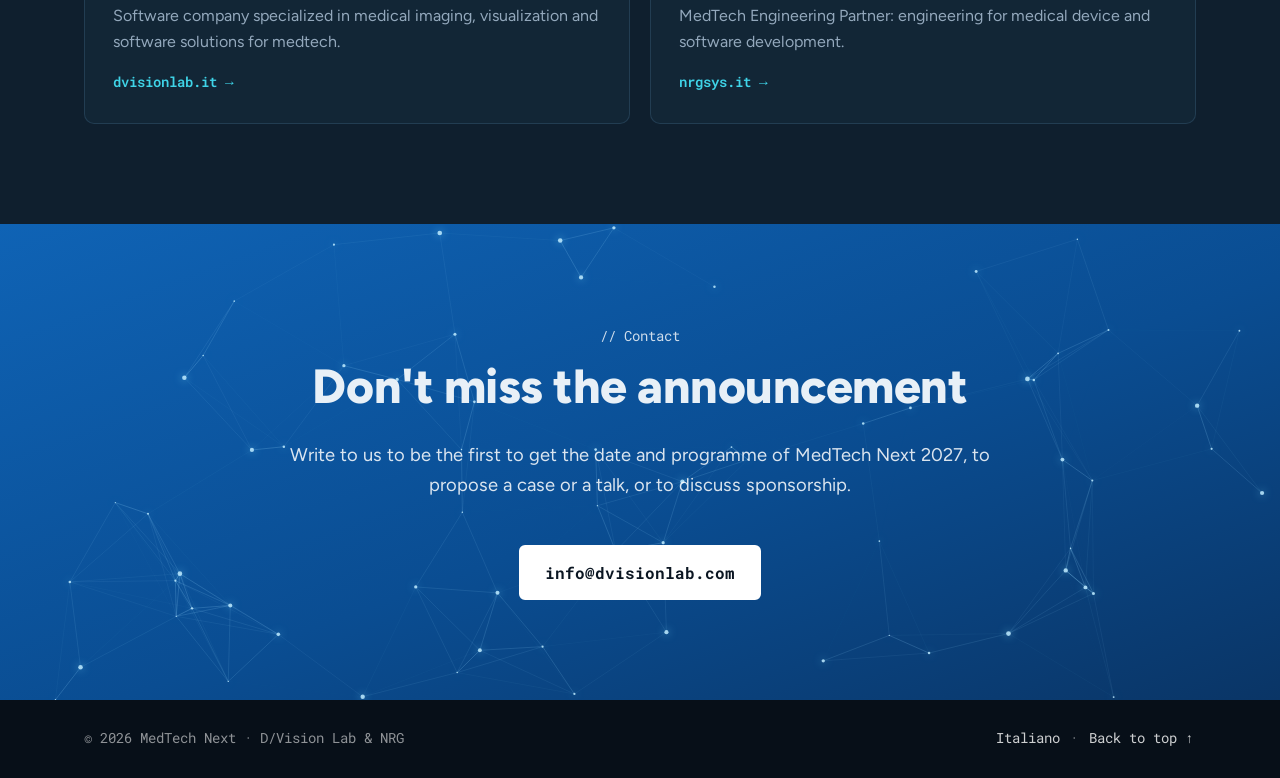
==== commit 0b294e62: "Keep hero buttons legible over the mouse-following dots The ghost button ("Rivivi il 2026") and the " ====
--- a/index.html
+++ b/index.html
@@ -255,7 +255,7 @@
 
   <link rel="preload" href="/assets/fonts/figtree-latin.woff2" as="font" type="font/woff2" crossorigin>
   <link rel="preload" href="/assets/fonts/roboto-mono-latin.woff2" as="font" type="font/woff2" crossorigin>
-  <link rel="stylesheet" href="/assets/css/style.css?v=068e3966">
+  <link rel="stylesheet" href="/assets/css/style.css?v=bccd08eb">
 </head>
 <body>
 
@@ -625,6 +625,6 @@
     </div>
   </footer>
 
-  <script src="/assets/js/main.js?v=068e3966"></script>
+  <script src="/assets/js/main.js?v=bccd08eb"></script>
 </body>
 </html>
--- a/assets/css/style.css
+++ b/assets/css/style.css
@@ -58,6 +58,14 @@
 .btn:hover { background: #2a86f0; border-color: #2a86f0; transform: translateY(-1px); }
 .btn-ghost { background: transparent; border-color: rgba(255,255,255,.55); }
 .btn-ghost:hover { background: rgba(255,255,255,.1); border-color: #fff; }
+/* Nell'apertura, sotto i bottoni e la scritta passa la rete di puntini che segue il mouse:
+   uno sfondo scuro semi-trasparente con sfocatura tiene leggibile il testo */
+.hero .btn-ghost {
+  background: rgba(6, 32, 66, .8); border-color: rgba(255,255,255,.65);
+  -webkit-backdrop-filter: blur(6px); backdrop-filter: blur(6px);
+}
+.hero .btn-ghost:hover { background: rgba(26, 84, 146, .88); border-color: #fff; }
+.hero .announce { background: rgba(5, 25, 50, .72); -webkit-backdrop-filter: blur(6px); backdrop-filter: blur(6px); }
 .btn-light { background: #fff; color: var(--ink); border-color: #fff; font-family: var(--mono); }
 .btn-light:hover { background: transparent; color: #fff; border-color: #fff; }
 .btn-small { padding: .45em 1em; font-size: .9rem; }
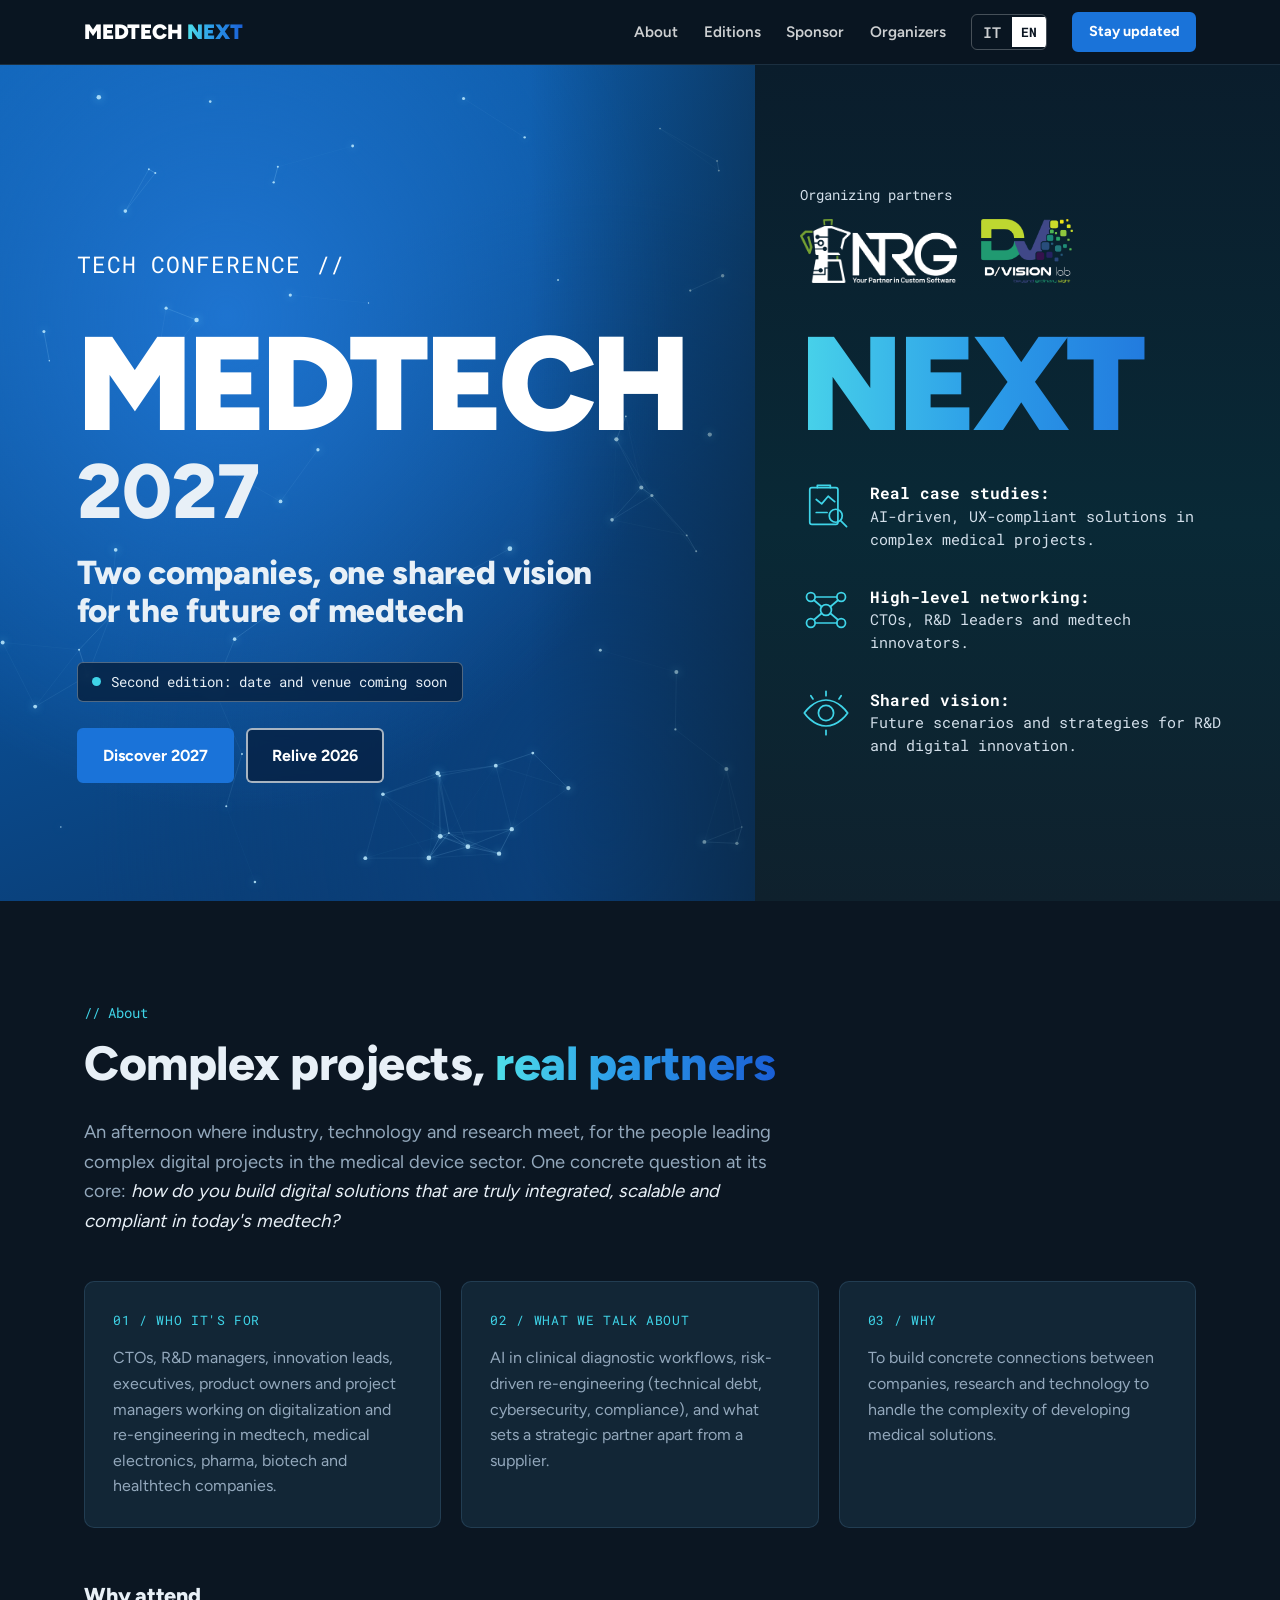
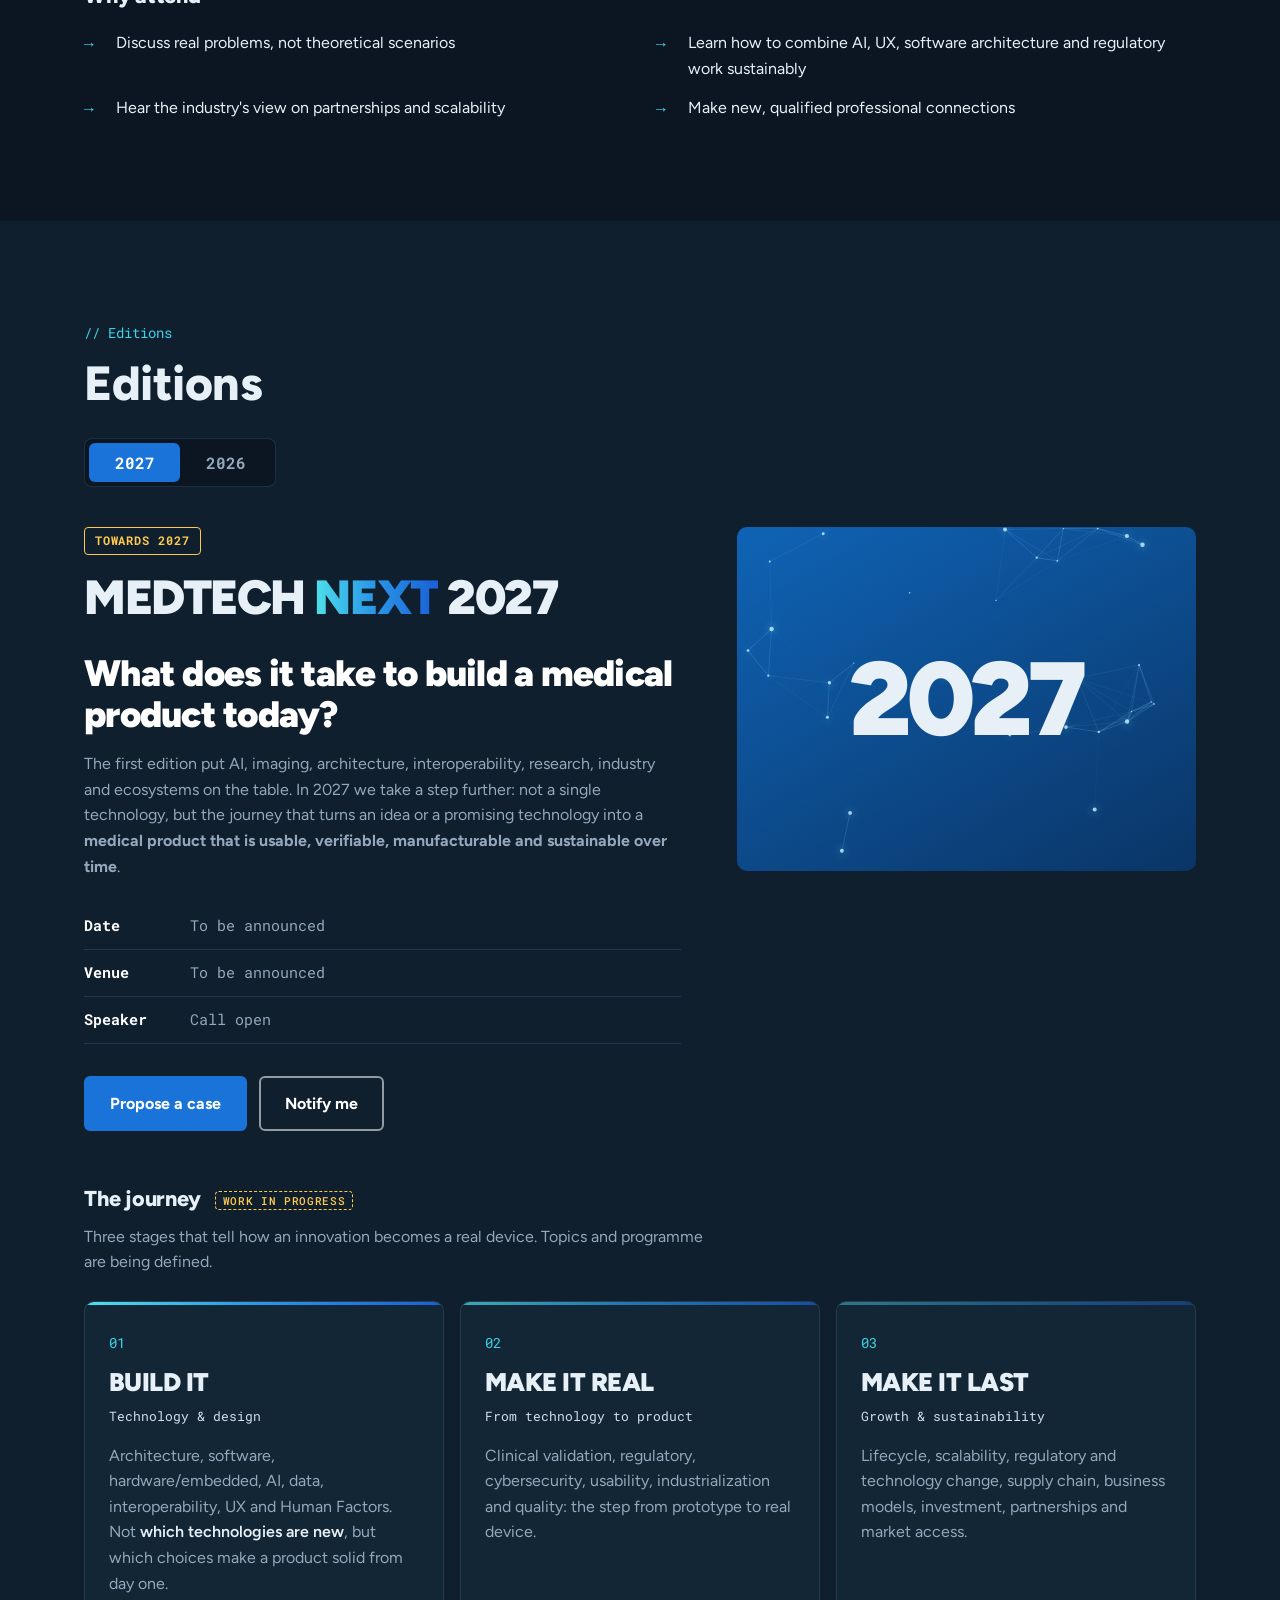
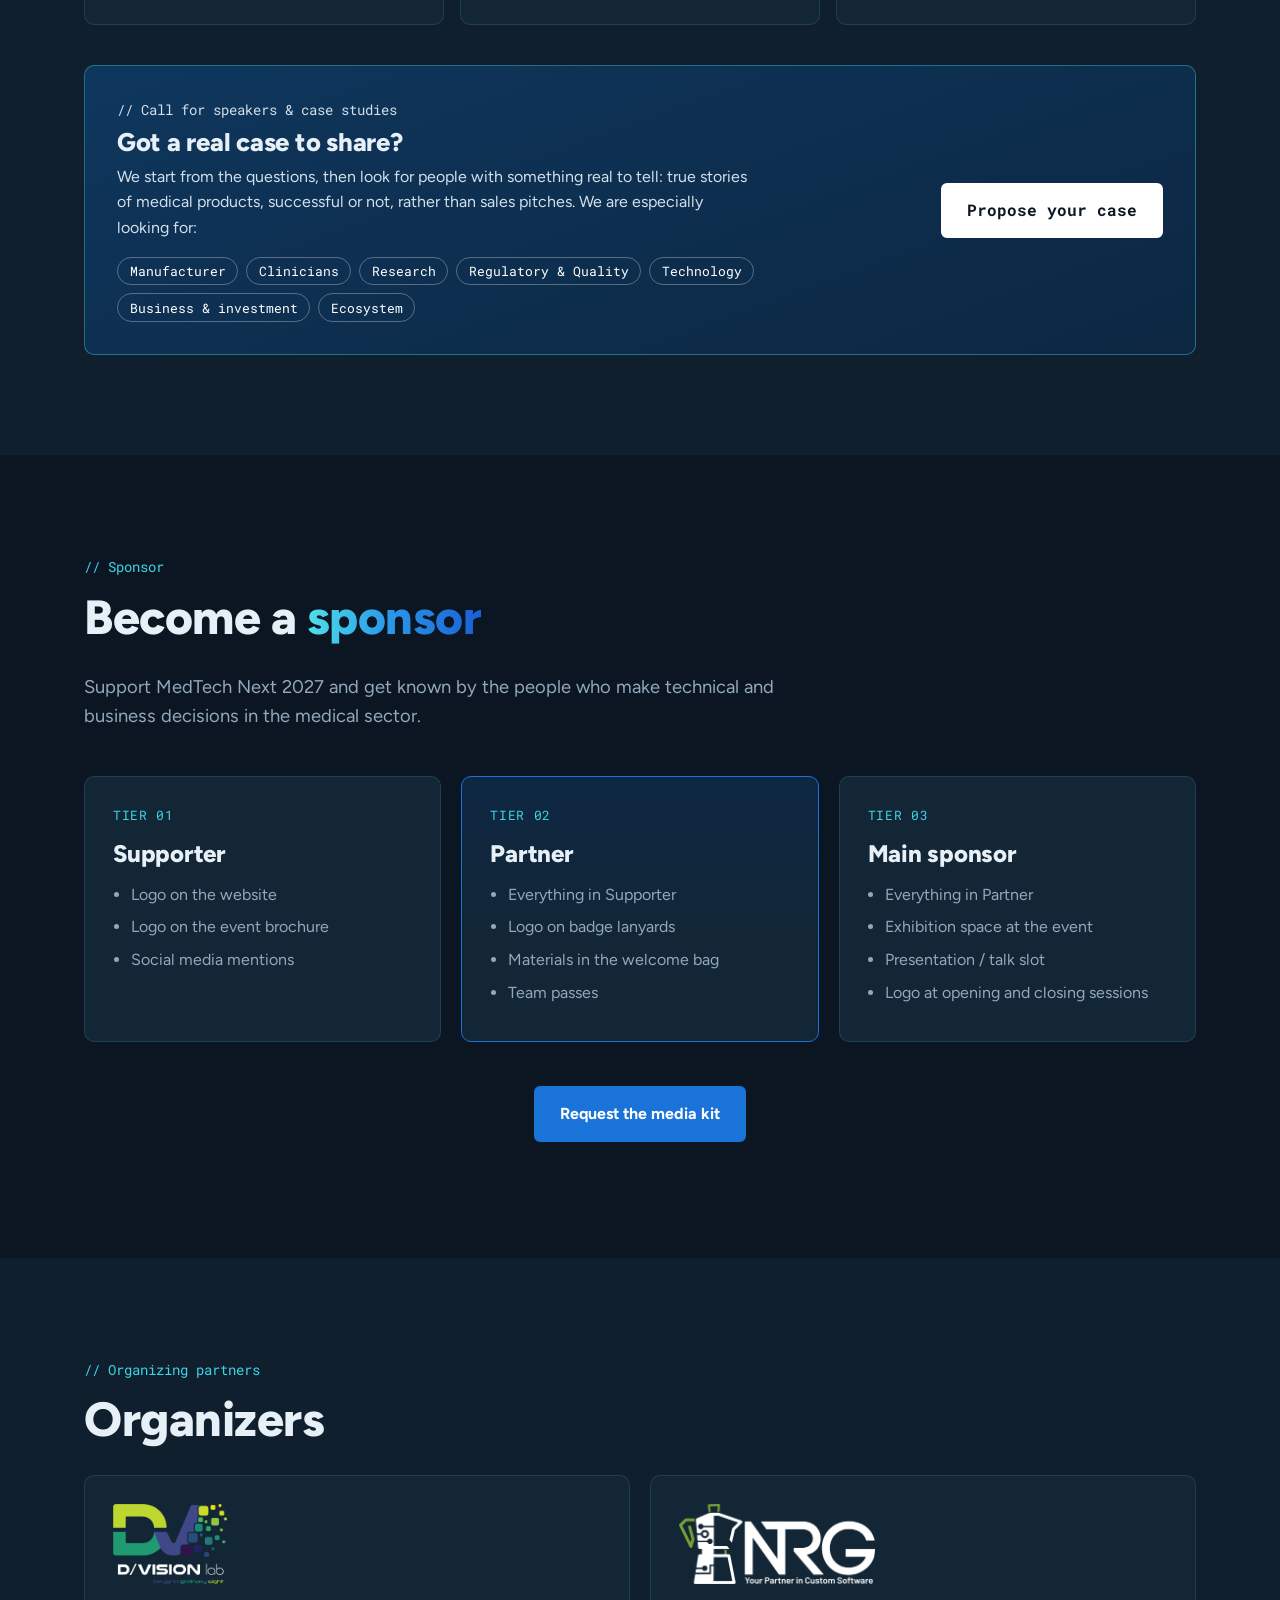
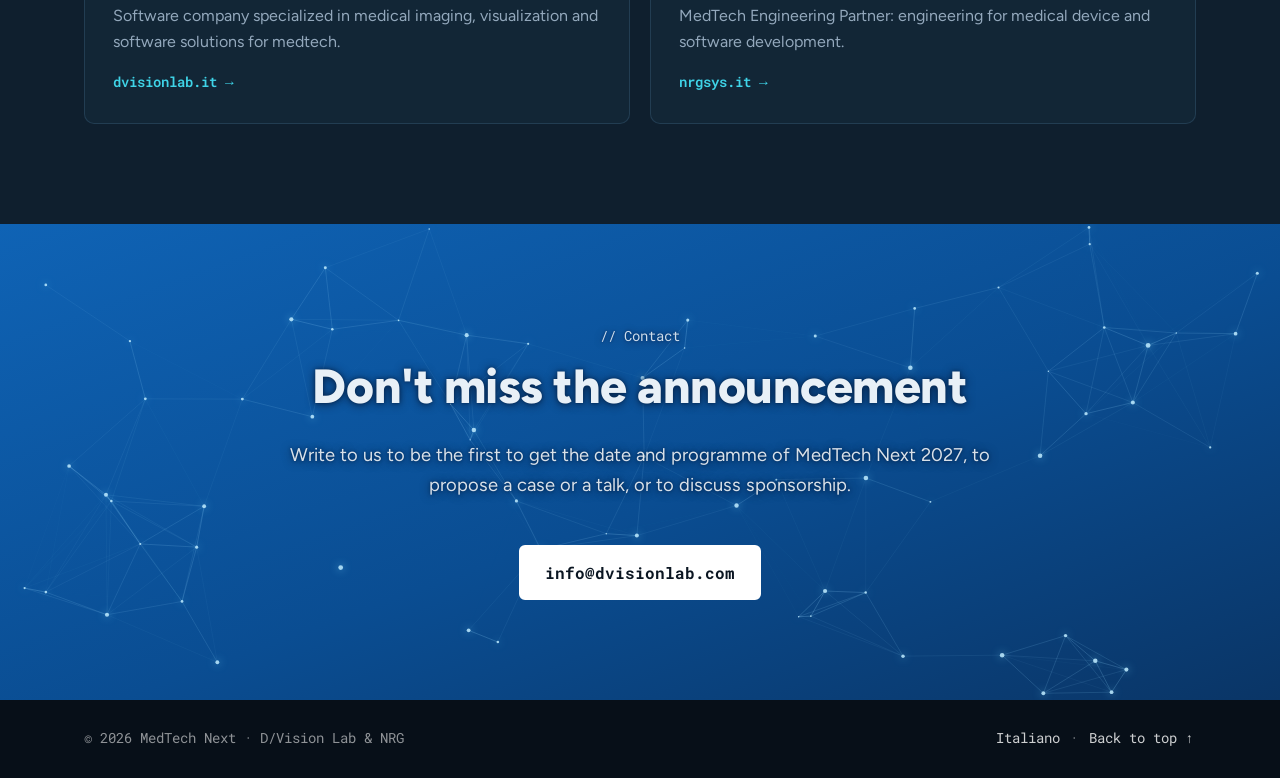
==== commit 6e9fad7a: "Keep the contact section legible over the mouse-following dots - The white email button turned fully" ====
--- a/index.html
+++ b/index.html
@@ -255,7 +255,7 @@
 
   <link rel="preload" href="/assets/fonts/figtree-latin.woff2" as="font" type="font/woff2" crossorigin>
   <link rel="preload" href="/assets/fonts/roboto-mono-latin.woff2" as="font" type="font/woff2" crossorigin>
-  <link rel="stylesheet" href="/assets/css/style.css?v=bccd08eb">
+  <link rel="stylesheet" href="/assets/css/style.css?v=efda236a">
 </head>
 <body>
 
@@ -625,6 +625,6 @@
     </div>
   </footer>
 
-  <script src="/assets/js/main.js?v=bccd08eb"></script>
+  <script src="/assets/js/main.js?v=efda236a"></script>
 </body>
 </html>
--- a/assets/css/style.css
+++ b/assets/css/style.css
@@ -67,7 +67,10 @@
 .hero .btn-ghost:hover { background: rgba(26, 84, 146, .88); border-color: #fff; }
 .hero .announce { background: rgba(5, 25, 50, .72); -webkit-backdrop-filter: blur(6px); backdrop-filter: blur(6px); }
 .btn-light { background: #fff; color: var(--ink); border-color: #fff; font-family: var(--mono); }
-.btn-light:hover { background: transparent; color: #fff; border-color: #fff; }
+.btn-light:hover {
+  background: rgba(6, 32, 66, .82); color: #fff; border-color: #fff;
+  -webkit-backdrop-filter: blur(6px); backdrop-filter: blur(6px);
+}
 .btn-small { padding: .45em 1em; font-size: .9rem; }
 
 /* Header */
@@ -268,6 +271,8 @@
 .cta-section .container { position: relative; z-index: 1; }
 .cta-section .kicker { color: #fff; opacity: .8; }
 .cta-section .section-lead { color: rgba(255,255,255,.85); }
+/* Il testo resta leggibile anche quando la rete di puntini gli passa dietro */
+.cta-section h2, .cta-section .section-lead, .cta-section .kicker { text-shadow: 0 1px 10px rgba(6, 32, 66, .95), 0 0 3px rgba(6, 32, 66, .7); }
 
 /* Footer */
 .site-footer { background: #070f18; color: rgba(255,255,255,.55); padding: 28px 0; font-size: .85rem; }
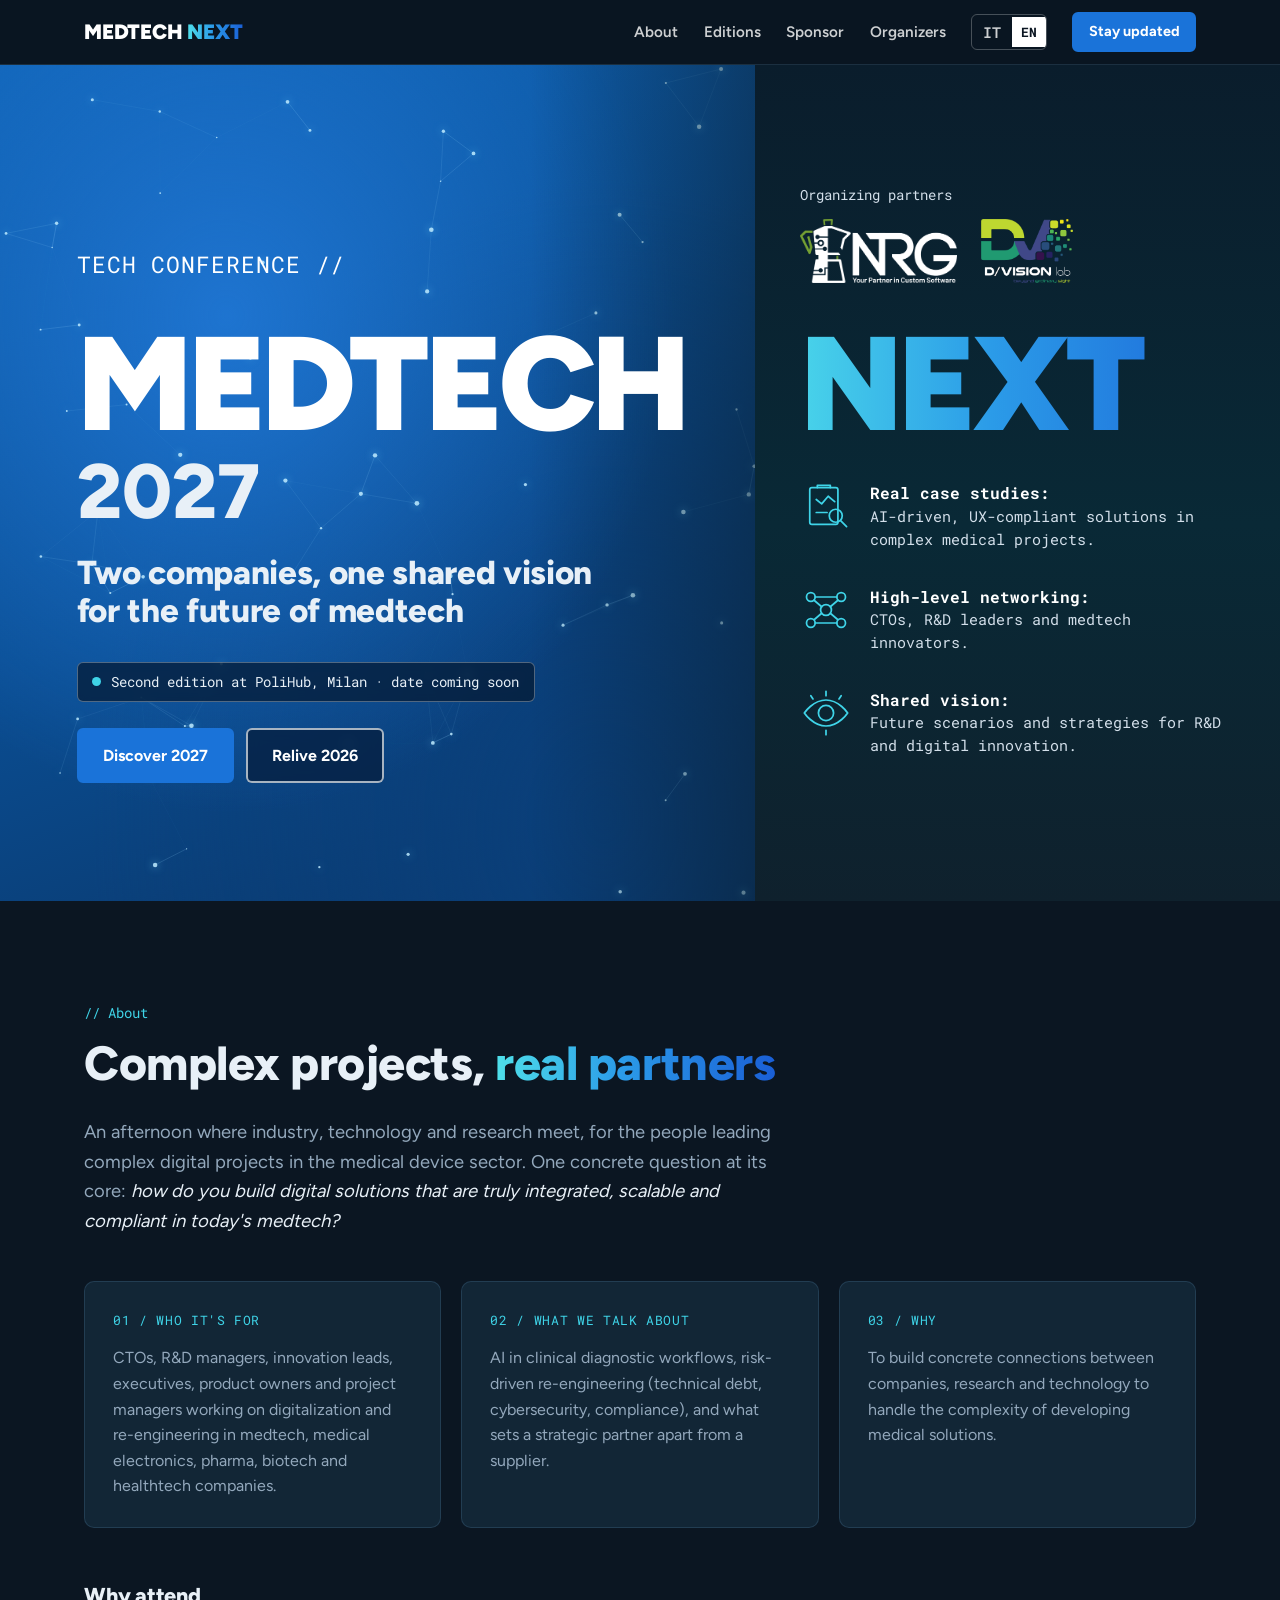
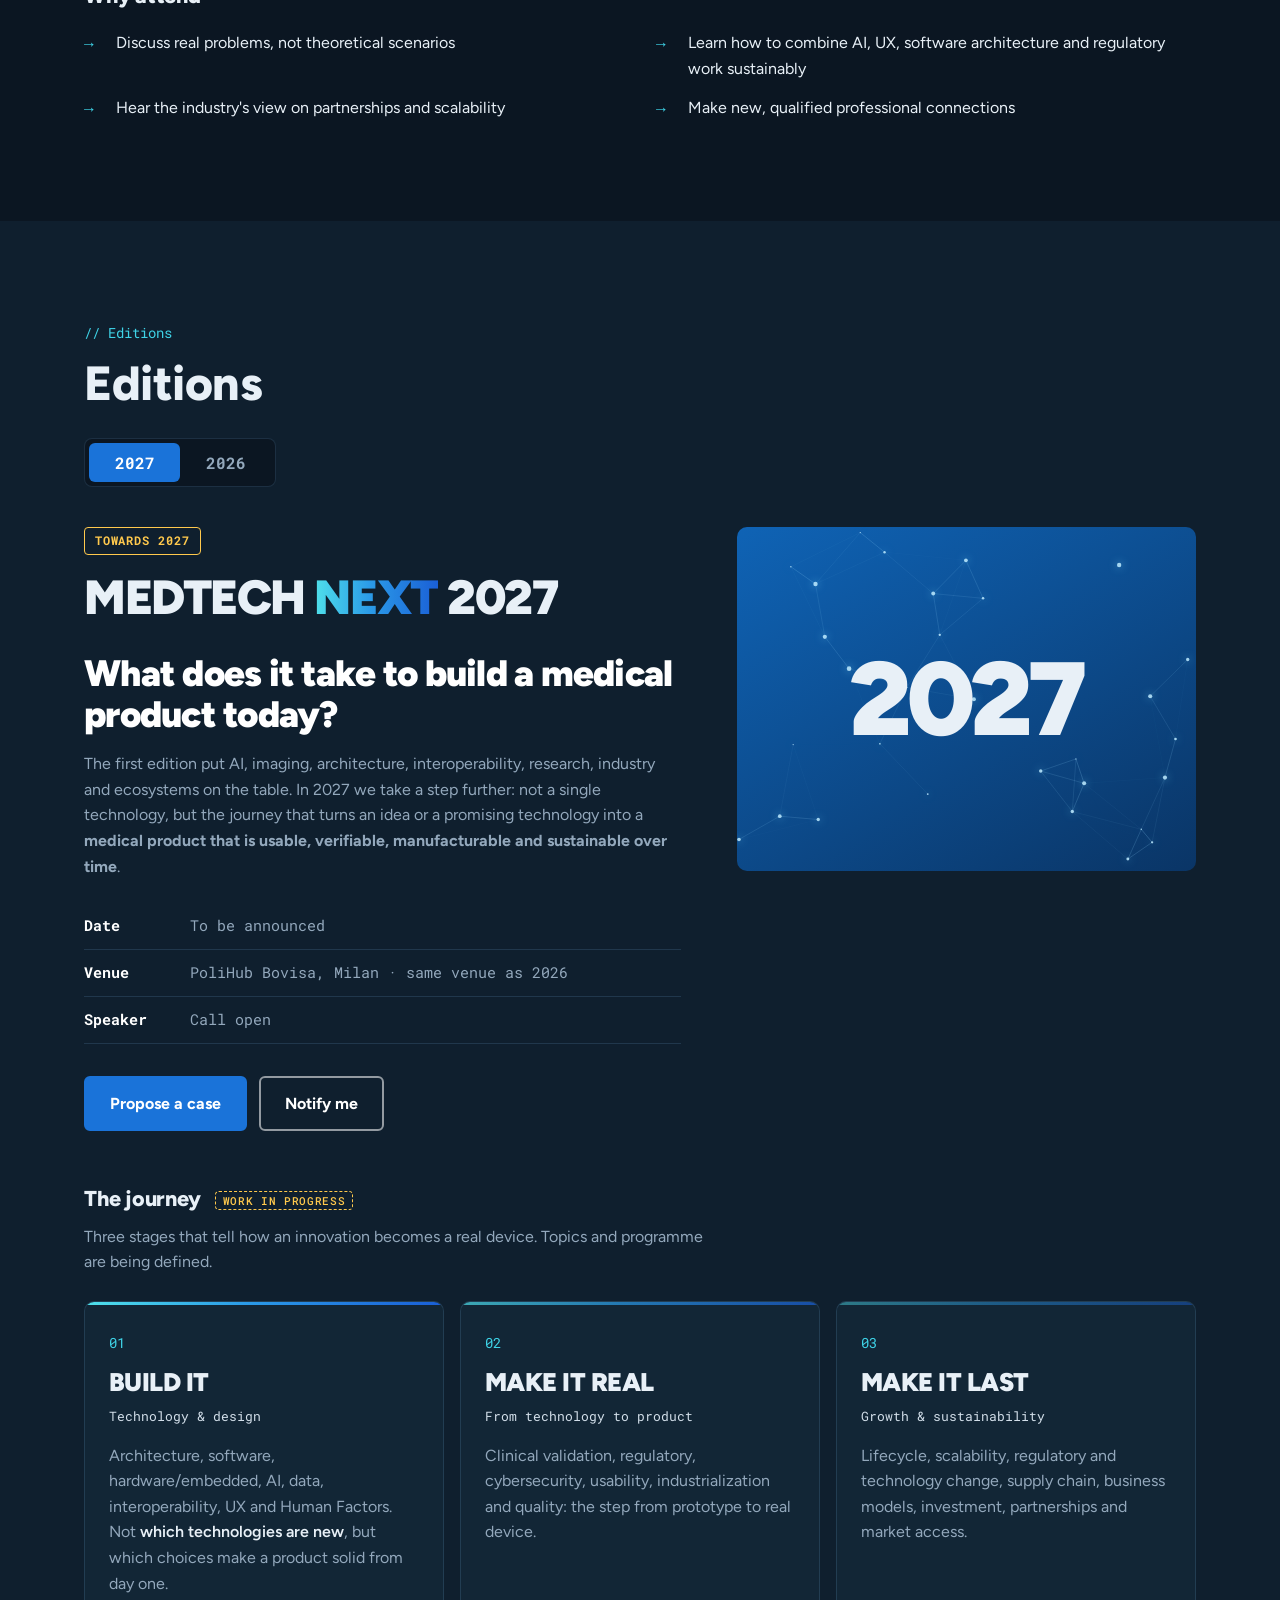
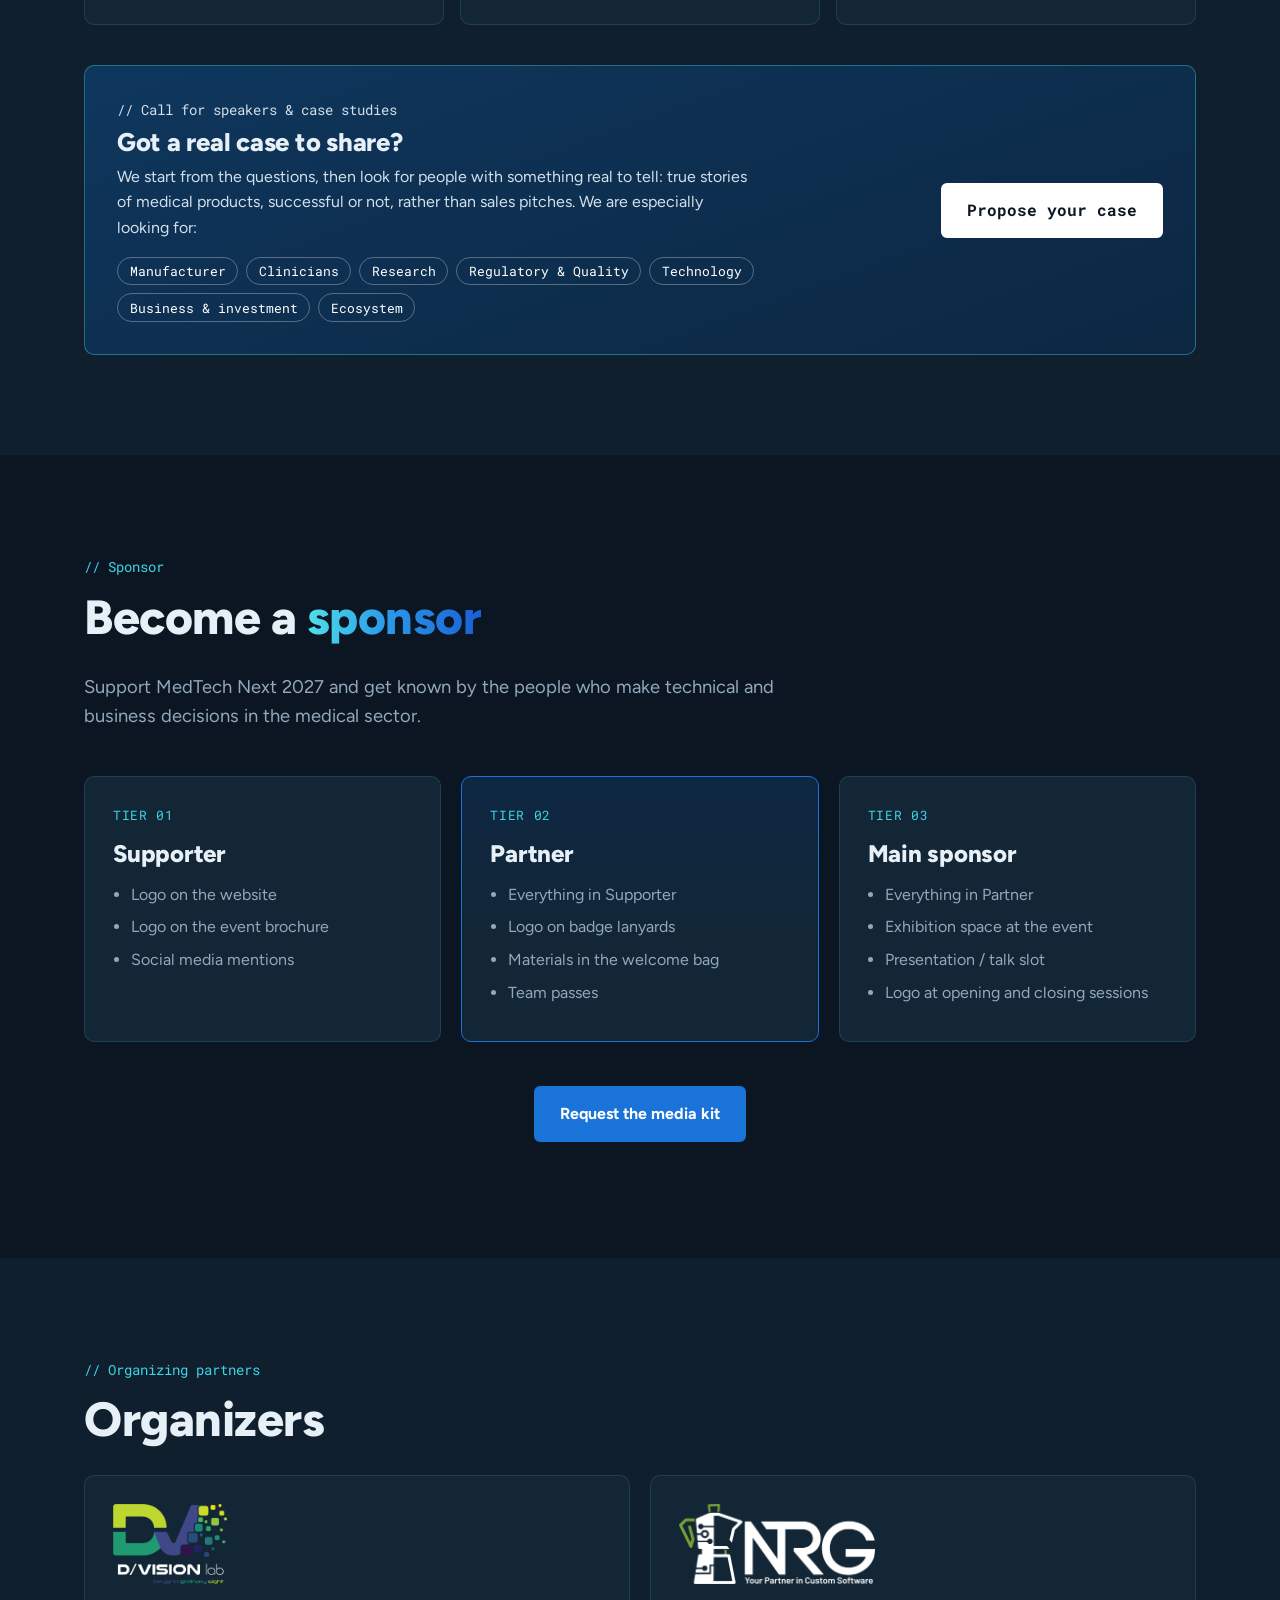
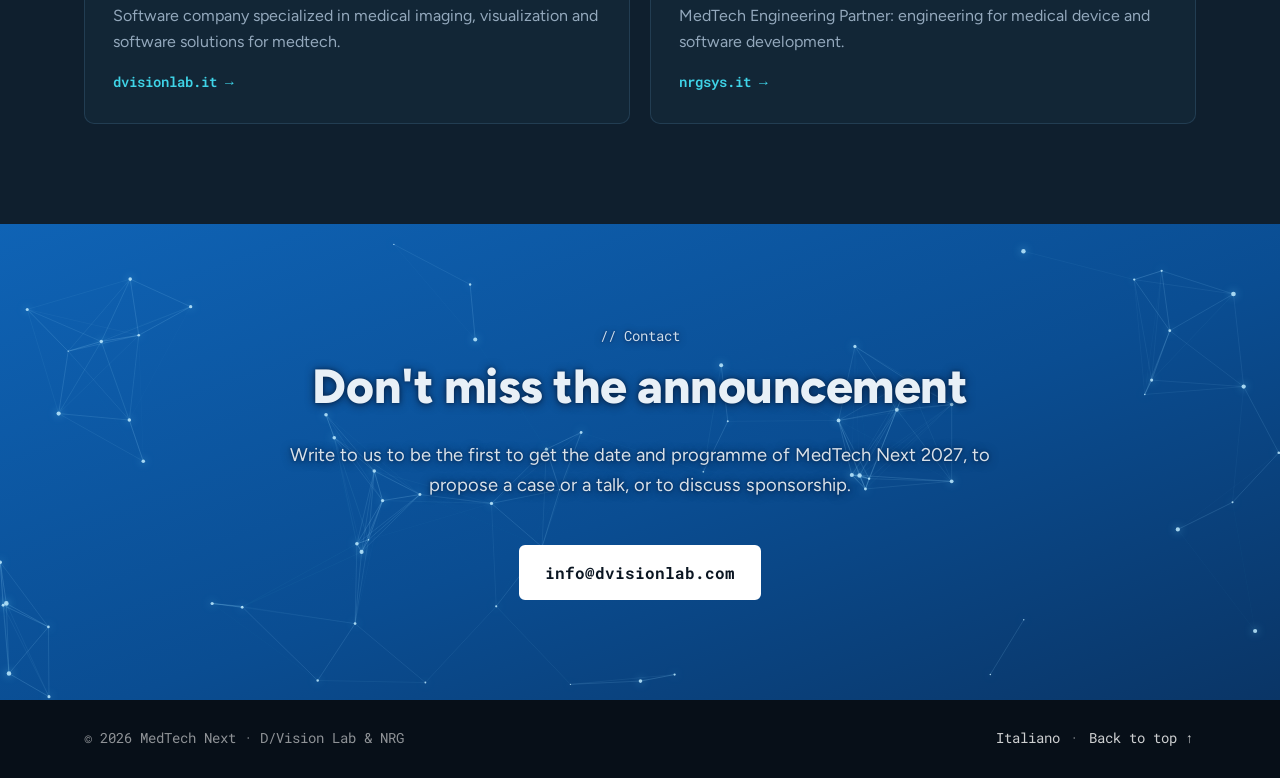
==== commit a347d511: "Announce that the 2027 edition is at PoliHub, Milan Venue confirmed (same as 2026); date still to be" ====
--- a/index.html
+++ b/index.html
@@ -301,7 +301,7 @@
         <p class="claim">Due aziende, una visione condivisa per il futuro del medtech</p>
         <div class="announce mono">
           <span class="pulse" aria-hidden="true"></span>
-          Seconda edizione: data e location in arrivo
+          Seconda edizione al PoliHub di Milano · data in arrivo
         </div>
         <div class="hero-cta">
           <a href="#edizione-2027" class="btn" data-tab-link="2027">Scopri il 2027</a>
@@ -386,7 +386,7 @@
               </p>
               <ul class="facts mono">
                 <li><strong>Data</strong><span>Da annunciare</span></li>
-                <li><strong>Luogo</strong><span>Da annunciare</span></li>
+                <li><strong>Luogo</strong><span>PoliHub Bovisa, Milano · stessa sede del 2026</span></li>
                 <li><strong>Speaker</strong><span>Call aperta</span></li>
               </ul>
               <div class="hero-cta">
